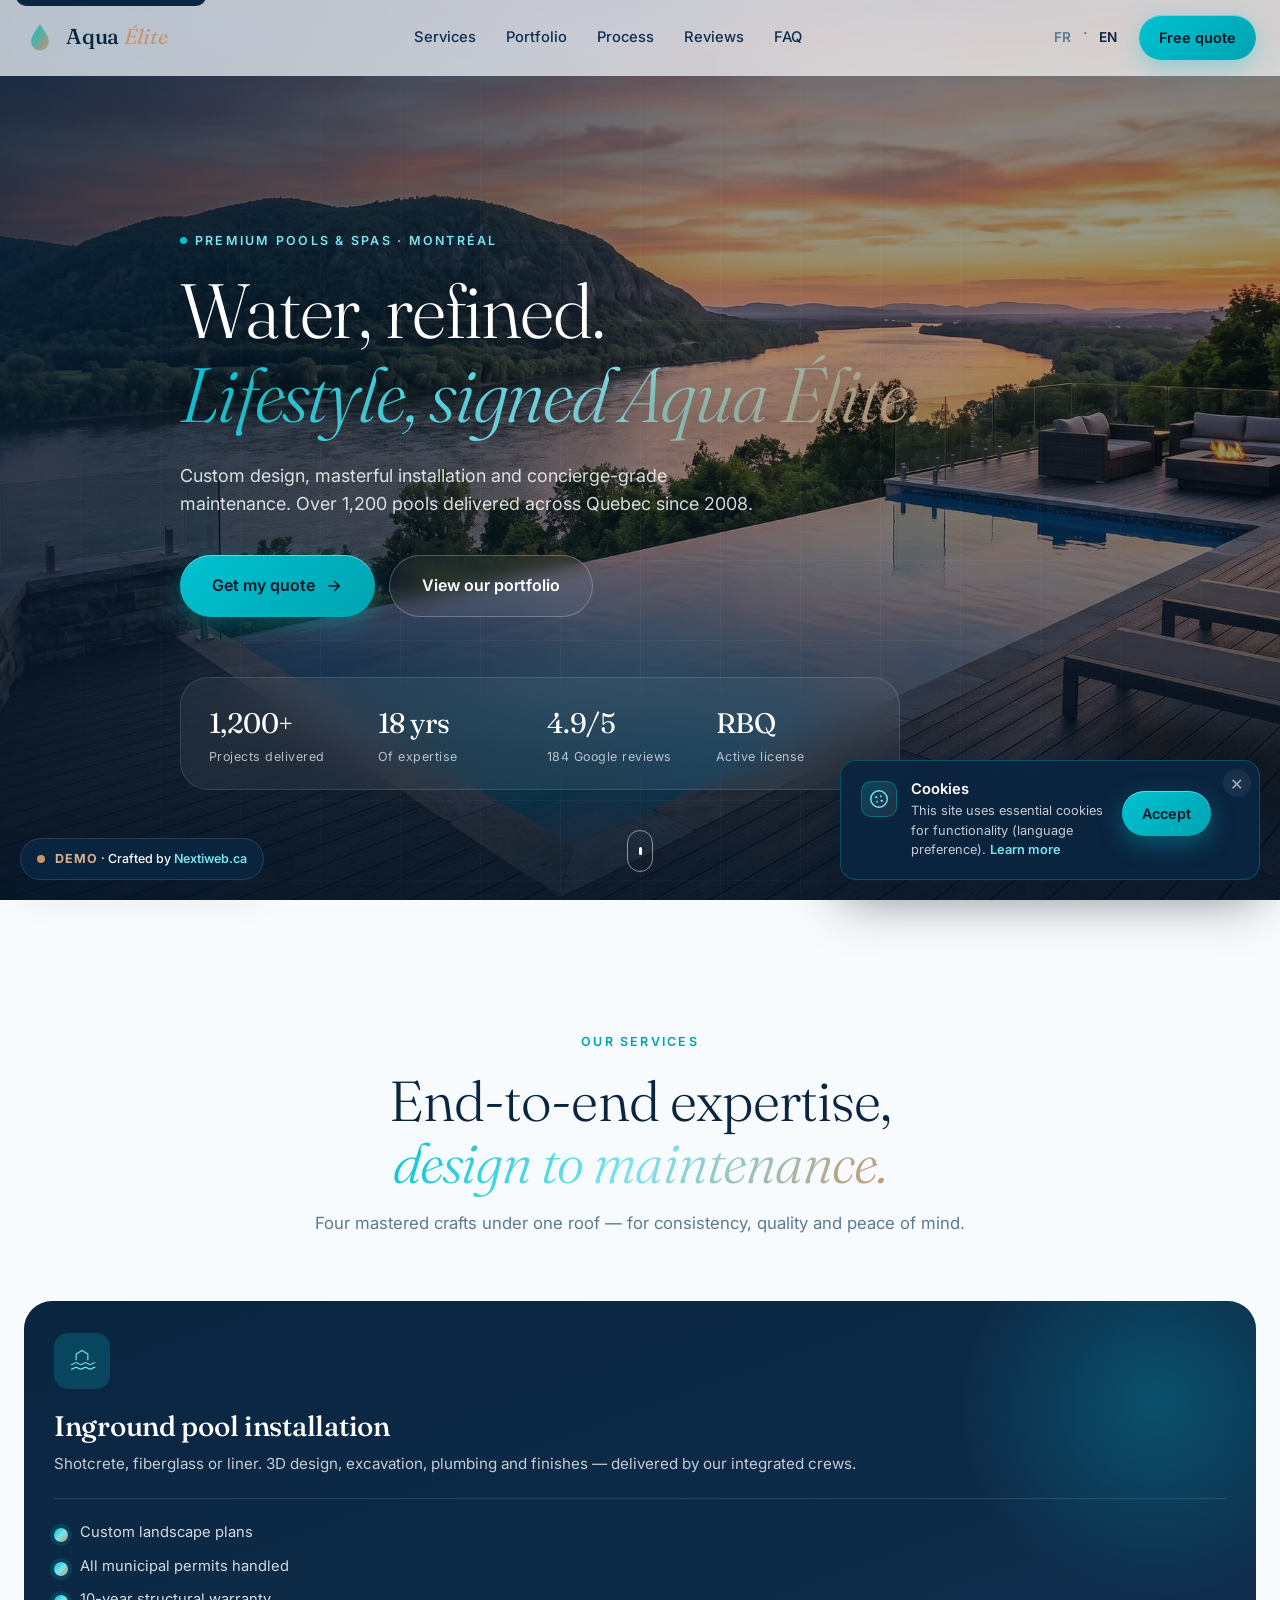
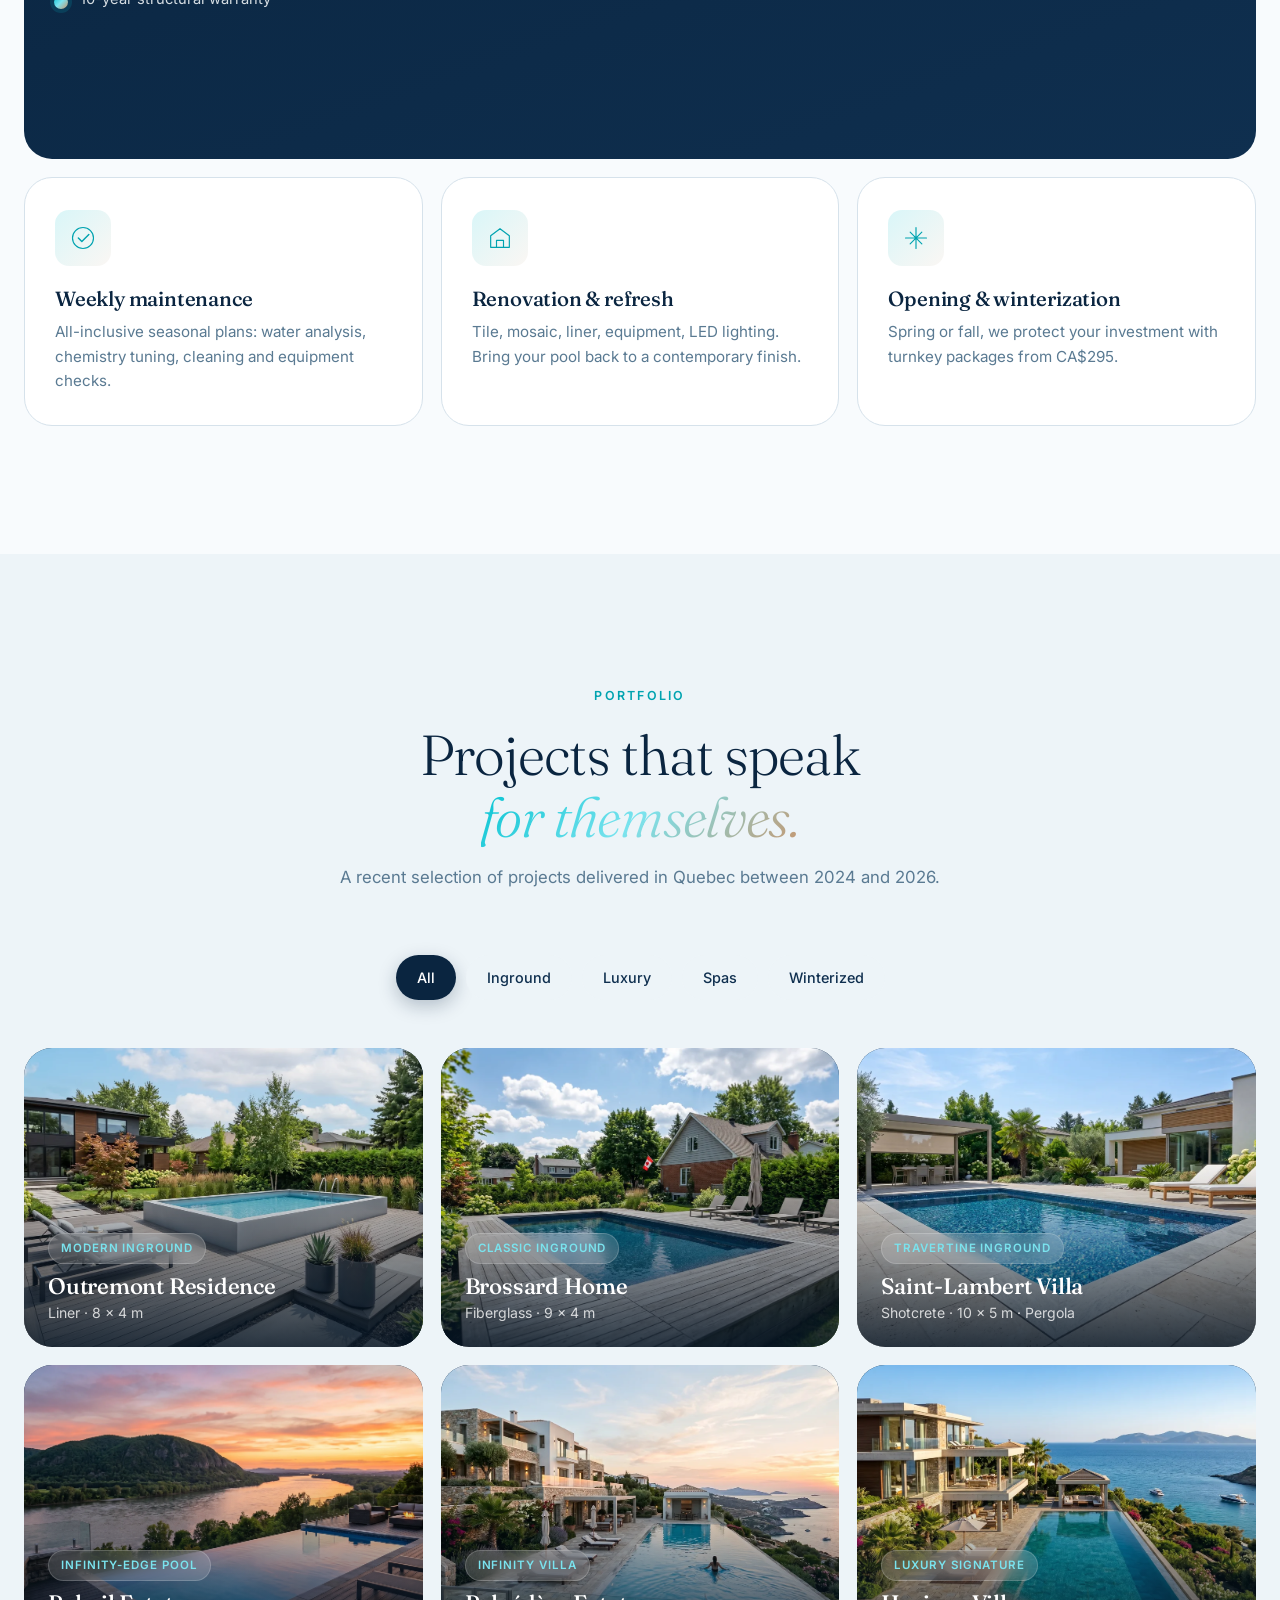
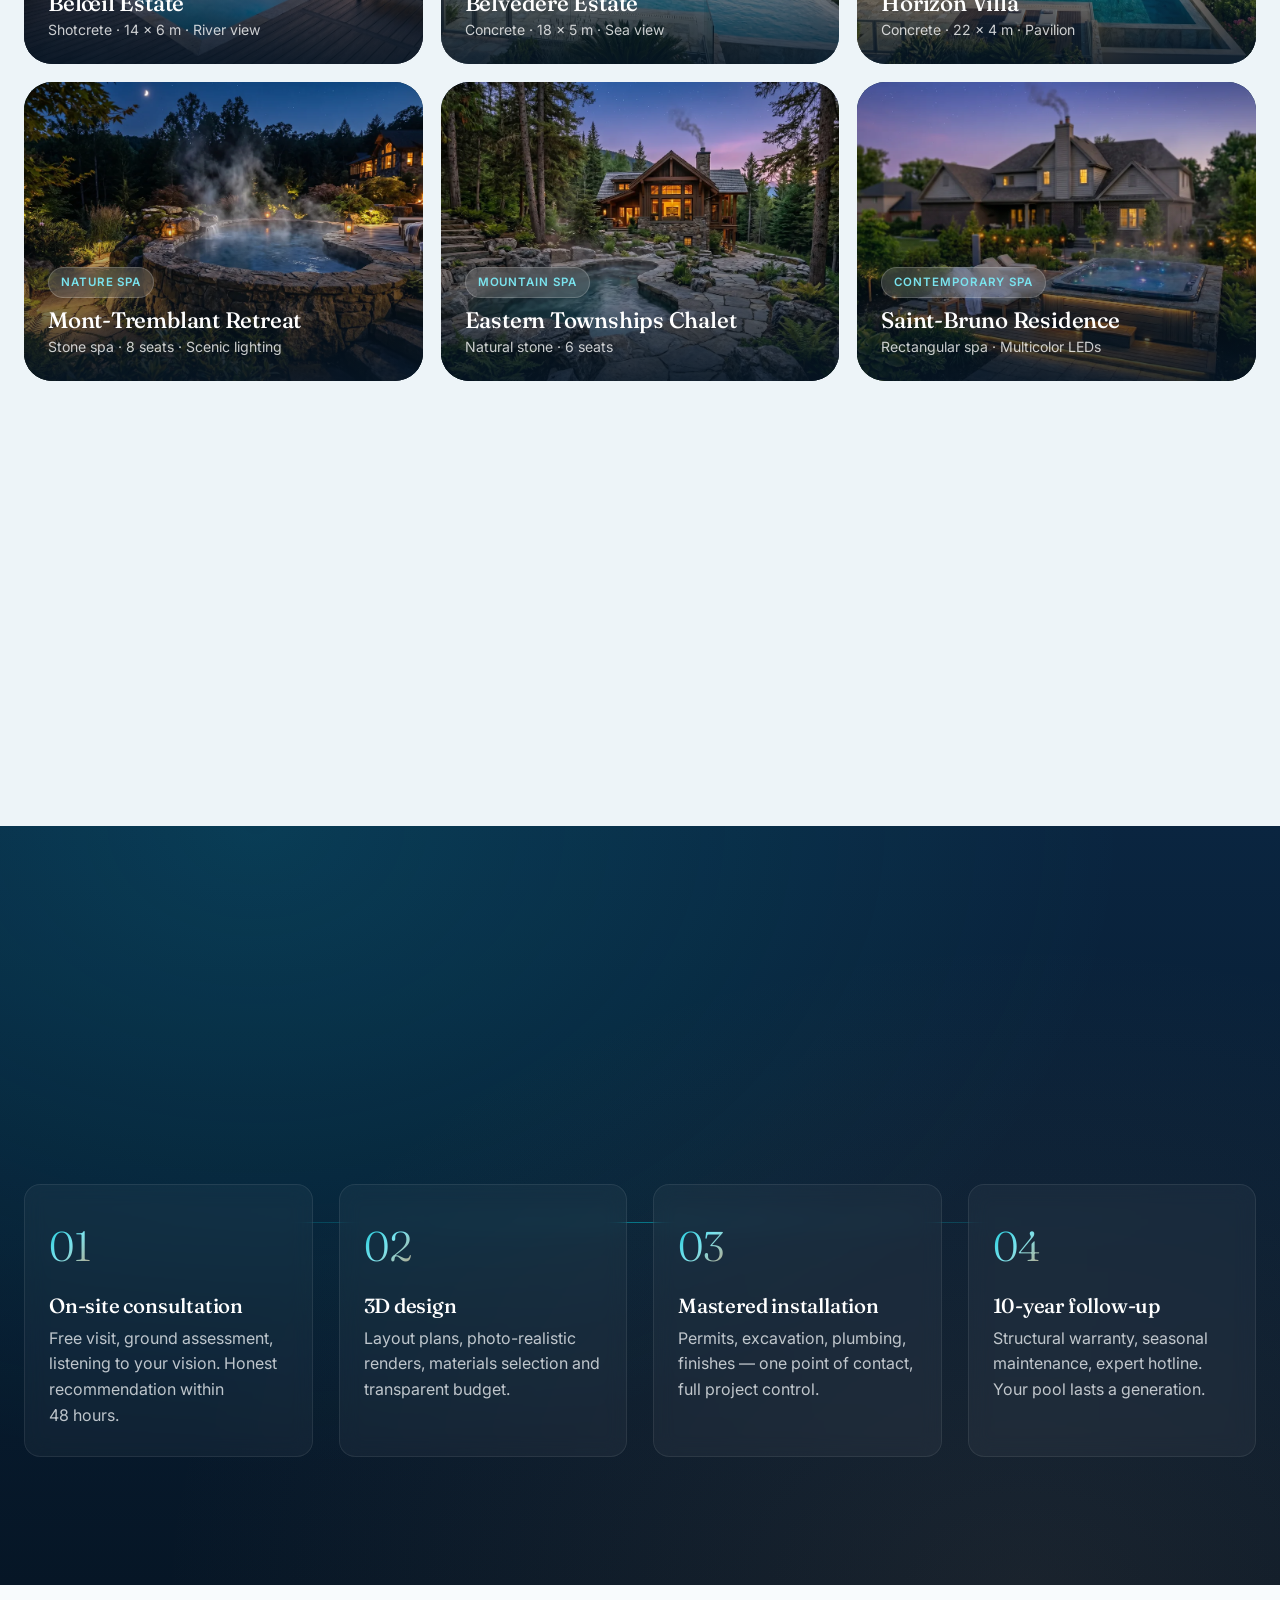
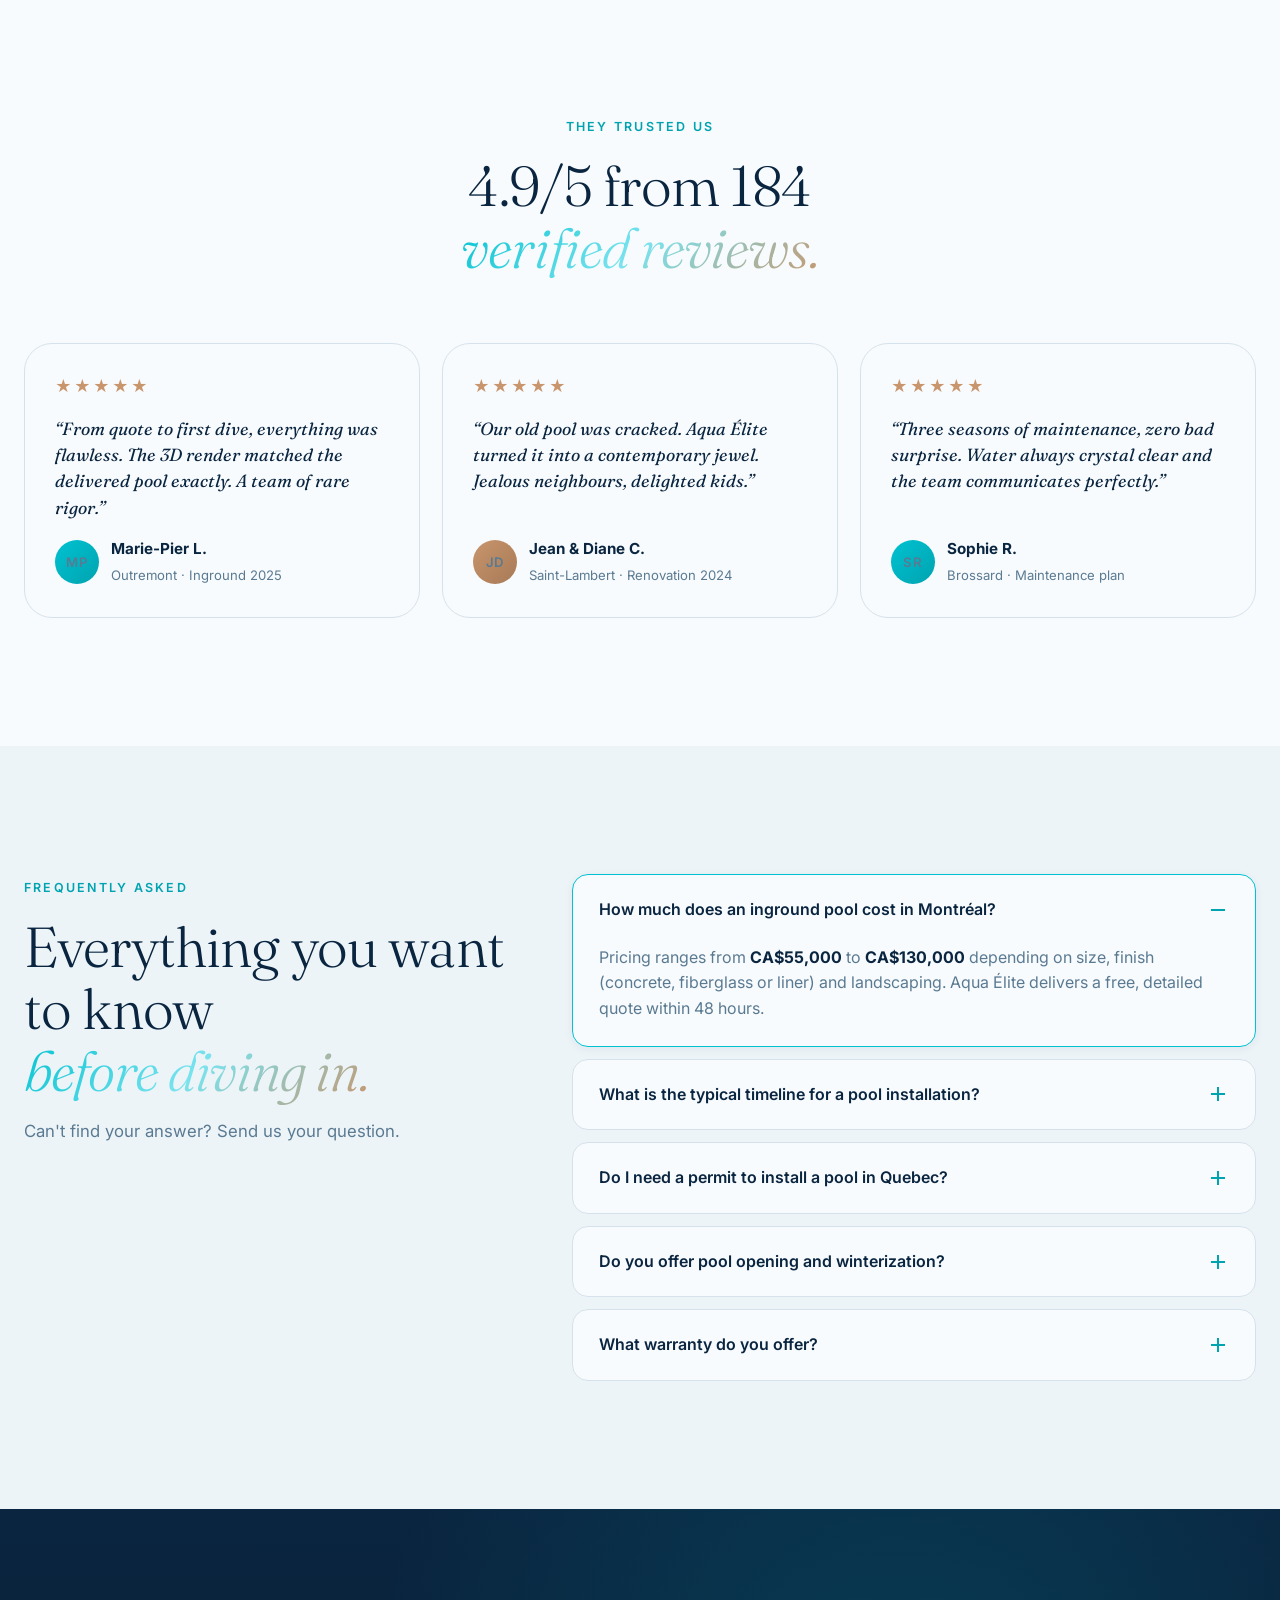
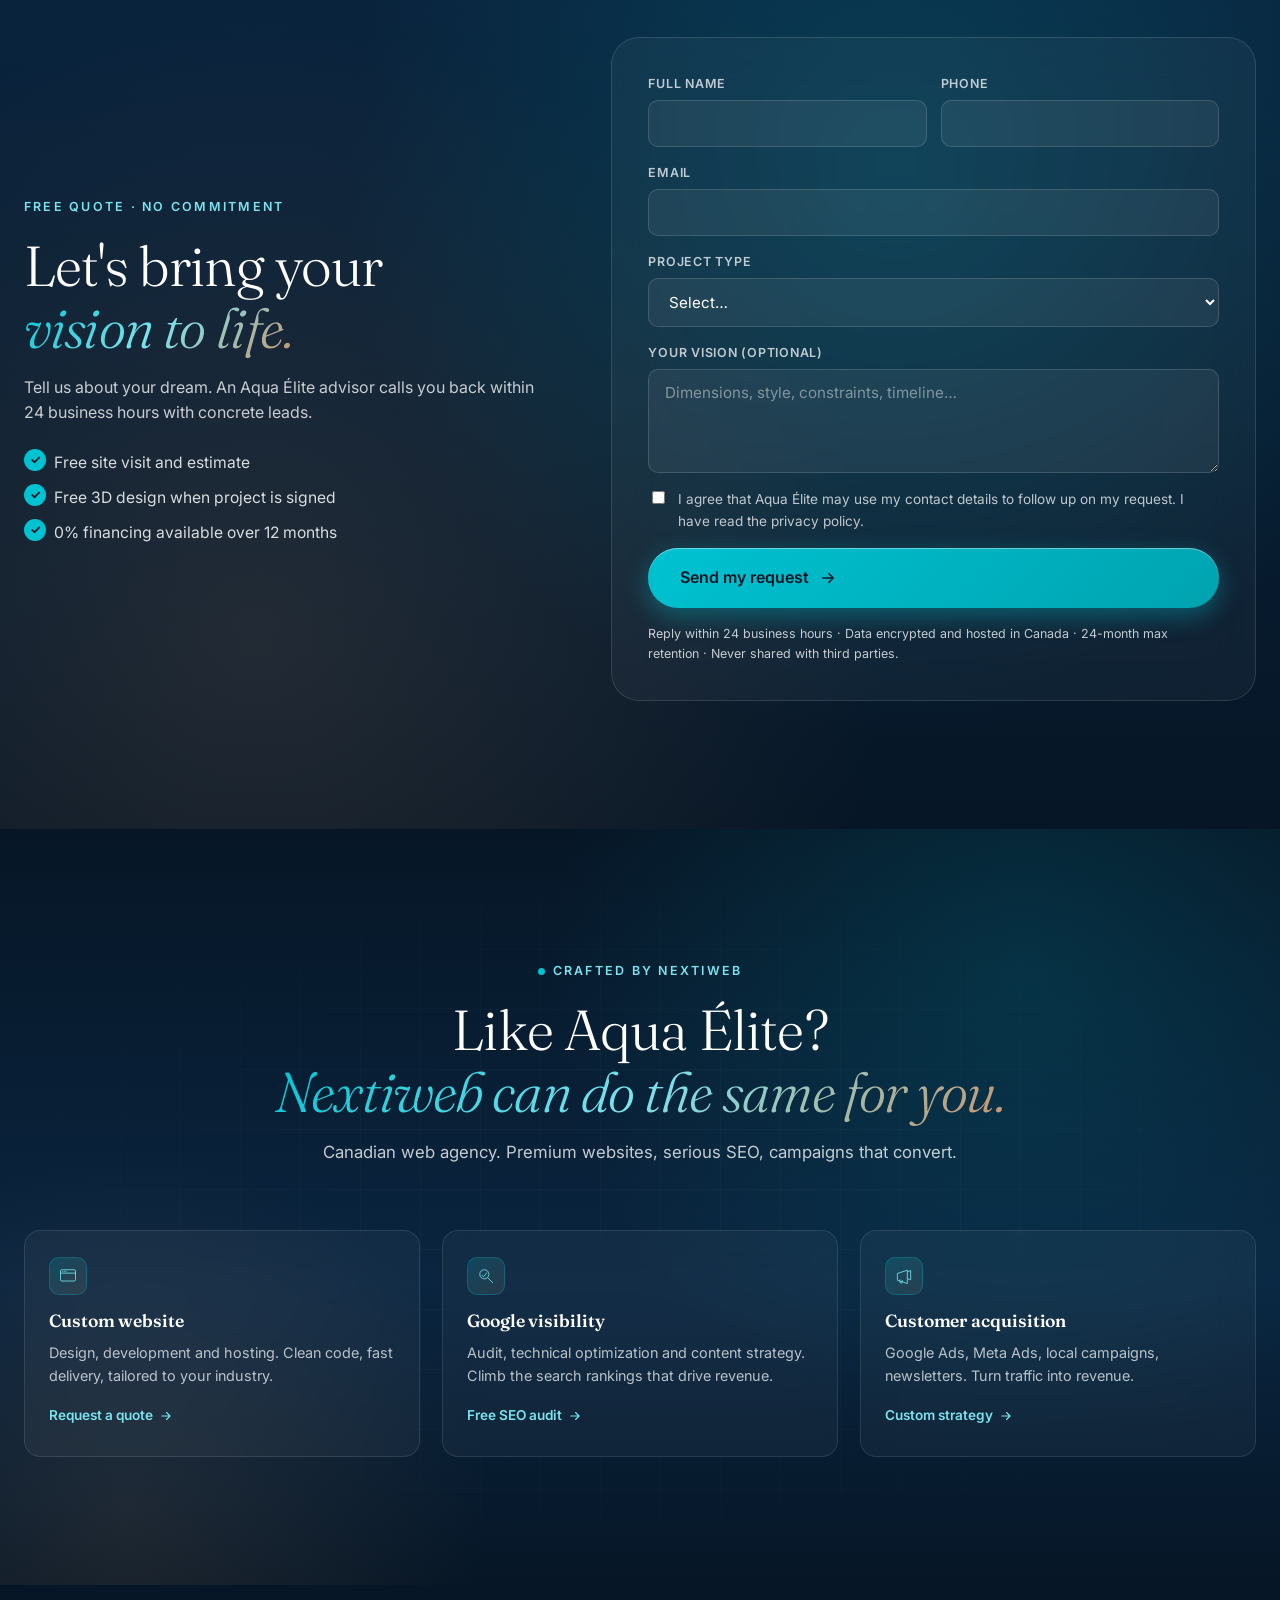
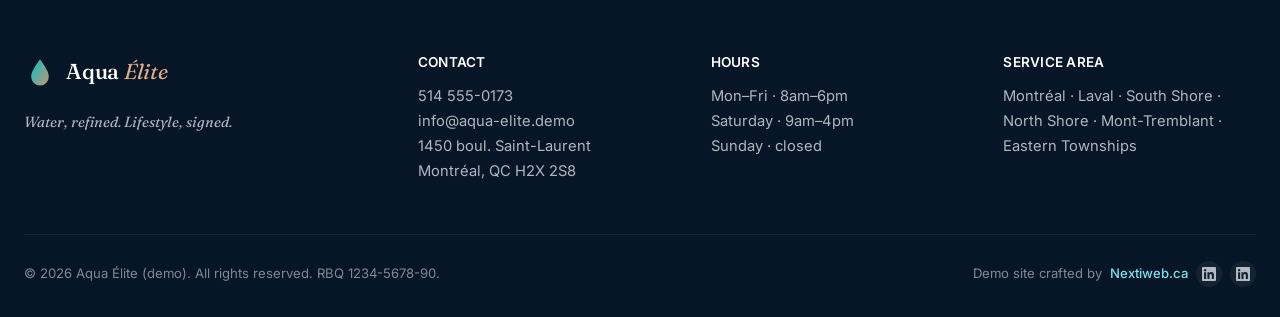
==== en/index.html @ c346cb87 "Perf images : variantes responsive hero (800/1200px) + galerie 700px — économie ~675KB mobile" ====
<!DOCTYPE html>
<html lang="en-CA">
<head>
<meta charset="UTF-8">
<meta name="viewport" content="width=device-width, initial-scale=1.0">
<meta name="theme-color" content="#0A2540">

<title>Aqua Élite — Premium pool design, installation & service · Montréal</title>
<meta name="description" content="Aqua Élite designs, installs and maintains high-end inground pools, above-ground pools and spas across Greater Montréal. Free quote · 10-year warranty · Licensed (RBQ).">
<meta name="keywords" content="luxury pool installation Montreal, inground pool builder Quebec, pool maintenance Montreal, residential spa Quebec, pool opening, pool closing winterization, pool renovation">
<meta name="author" content="Aqua Élite">
<meta name="robots" content="index, follow, max-image-preview:large">

<link rel="canonical" href="https://construction-renovation.nextiwebstudio.ca/en/">
<link rel="alternate" hreflang="fr-CA" href="https://construction-renovation.nextiwebstudio.ca/">
<link rel="alternate" hreflang="en-CA" href="https://construction-renovation.nextiwebstudio.ca/en/">
<link rel="alternate" hreflang="x-default" href="https://construction-renovation.nextiwebstudio.ca/">

<meta property="og:type" content="website">
<meta property="og:locale" content="en_CA">
<meta property="og:locale:alternate" content="fr_CA">
<meta property="og:url" content="https://construction-renovation.nextiwebstudio.ca/en/">
<meta property="og:title" content="Aqua Élite — Premium pools & spas in Montréal">
<meta property="og:description" content="Custom design, expert installation and concierge maintenance. Free quote · 10-year warranty.">
<meta property="og:image" content="https://construction-renovation.nextiwebstudio.ca/images/optimized/og-image.jpg">
<meta property="og:image:width" content="1200">
<meta property="og:image:height" content="630">
<meta property="og:image:alt" content="Aqua Élite — Premium pools &amp; spas in Montréal">
<meta property="og:site_name" content="Aqua Élite">

<meta name="twitter:card" content="summary_large_image">
<meta name="twitter:title" content="Aqua Élite — Premium pools & spas in Montréal">
<meta name="twitter:description" content="Custom design, expert installation and concierge maintenance. Free quote · 10-year warranty.">
<meta name="twitter:image" content="https://construction-renovation.nextiwebstudio.ca/images/optimized/og-image.jpg">

<link rel="preconnect" href="https://fonts.googleapis.com">
<link rel="preconnect" href="https://fonts.gstatic.com" crossorigin>
<link rel="preload" as="image" href="../images/optimized/piscine-debordement-montreal.webp" type="image/webp" fetchpriority="high">
<link rel="dns-prefetch" href="https://nextiweb.ca">

<link rel="preload" as="style" href="https://fonts.googleapis.com/css2?family=Fraunces:opsz,wght@9..144,300;9..144,400;9..144,500;9..144,600&family=Inter:wght@300;400;500;600;700&display=swap" onload="this.onload=null;this.rel='stylesheet'">
<noscript><link rel="stylesheet" href="https://fonts.googleapis.com/css2?family=Fraunces:opsz,wght@9..144,300;9..144,400;9..144,500;9..144,600&family=Inter:wght@300;400;500;600;700&display=swap"></noscript>

<link rel="icon" type="image/svg+xml" href="../favicon.svg">
<link rel="stylesheet" href="../assets/css/styles.css">

<script type="application/ld+json">
{
  "@context": "https://schema.org",
  "@graph": [
    {
      "@type": "LocalBusiness",
      "@id": "https://construction-renovation.nextiwebstudio.ca/#business",
      "name": "Aqua Élite",
      "image": "https://construction-renovation.nextiwebstudio.ca/images/optimized/piscine-debordement-montreal.jpg",
      "logo": "https://construction-renovation.nextiwebstudio.ca/favicon.svg",
      "url": "https://construction-renovation.nextiwebstudio.ca/en/",
      "telephone": "+1-514-555-0173",
      "email": "info@aqua-elite.demo",
      "priceRange": "$$$",
      "address": {
        "@type": "PostalAddress",
        "streetAddress": "1450 boul. Saint-Laurent",
        "addressLocality": "Montréal",
        "addressRegion": "QC",
        "postalCode": "H2X 2S8",
        "addressCountry": "CA"
      },
      "geo": {"@type": "GeoCoordinates", "latitude": 45.5088, "longitude": -73.5878},
      "areaServed": [
        {"@type": "City", "name": "Montréal"},
        {"@type": "City", "name": "Laval"},
        {"@type": "AdministrativeArea", "name": "South Shore of Montreal"},
        {"@type": "AdministrativeArea", "name": "North Shore of Montreal"}
      ],
      "openingHoursSpecification": [
        {"@type": "OpeningHoursSpecification", "dayOfWeek": ["Monday","Tuesday","Wednesday","Thursday","Friday"], "opens": "08:00", "closes": "18:00"},
        {"@type": "OpeningHoursSpecification", "dayOfWeek": "Saturday", "opens": "09:00", "closes": "16:00"}
      ],
      "aggregateRating": {"@type": "AggregateRating", "ratingValue": "4.9", "reviewCount": "184"}
    }
  ]
}
</script>

<!-- Organization Schema : Nextiweb agency (real company behind the demo) -->
<script type="application/ld+json">
{
  "@context": "https://schema.org",
  "@type": "Organization",
  "@id": "https://nextiweb.ca/#organization",
  "name": "Nextiweb",
  "alternateName": "Nextiweb.ca",
  "url": "https://nextiweb.ca",
  "logo": "https://nextiweb.ca/favicon.ico",
  "description": "Canadian web agency based in Montreal. Website creation, SEO and digital marketing.",
  "founder": {
    "@type": "Person",
    "name": "Khadija Aït Lassri",
    "jobTitle": "Founder & web developer",
    "sameAs": "https://www.linkedin.com/in/khadija-ait-lassri/"
  },
  "address": {
    "@type": "PostalAddress",
    "addressLocality": "Montréal",
    "addressRegion": "QC",
    "addressCountry": "CA"
  },
  "sameAs": [
    "https://www.linkedin.com/company/25819184/",
    "https://www.linkedin.com/in/khadija-ait-lassri/"
  ]
}
</script>

<script type="application/ld+json">
{
  "@context": "https://schema.org",
  "@type": "FAQPage",
  "mainEntity": [
    {"@type": "Question", "name": "How much does an inground pool cost in Montréal?", "acceptedAnswer": {"@type": "Answer", "text": "Pricing ranges from CA$55,000 to CA$130,000 depending on size, finish (concrete, fiberglass or liner) and landscaping. Aqua Élite delivers a detailed quote within 48 hours, free of charge."}},
    {"@type": "Question", "name": "What is the typical timeline for a pool installation?", "acceptedAnswer": {"@type": "Answer", "text": "Plan 8 to 14 weeks from contract signing to first dive, including municipal permits. Construction starts as soon as the ground thaws (mid-April)."}},
    {"@type": "Question", "name": "Do I need a permit to install a pool in Quebec?", "acceptedAnswer": {"@type": "Answer", "text": "Yes. A municipal permit is mandatory and an enclosure compliant with Quebec's Residential Swimming Pool Safety Regulation is required. Aqua Élite handles all paperwork."}},
    {"@type": "Question", "name": "Do you offer pool opening and closing services?", "acceptedAnswer": {"@type": "Answer", "text": "Yes. Spring opening from CA$295 and full winterization from CA$345, including water analysis, treatment and safety cover installation or removal."}},
    {"@type": "Question", "name": "What warranty do you offer?", "acceptedAnswer": {"@type": "Answer", "text": "10-year structural warranty on the shell, 5 years on equipment (pump, filter, heater) and lifetime workmanship warranty on Aqua Élite installations."}}
  ]
}
</script>
</head>

<body>
<a class="skip-link" href="#main">Skip to main content</a>

<div class="cursor-glow" aria-hidden="true"></div>

<header class="header" id="header">
  <div class="container header-inner">
    <a class="brand" href="#" aria-label="Aqua Élite — home">
      <svg class="brand-mark" viewBox="0 0 40 40" aria-hidden="true">
        <defs><linearGradient id="bg" x1="0" y1="0" x2="1" y2="1">
          <stop offset="0%" stop-color="#00C2D1"/><stop offset="100%" stop-color="#C8956D"/>
        </linearGradient></defs>
        <path d="M20 4c-6 9-11 15-11 22a11 11 0 0 0 22 0c0-7-5-13-11-22z" fill="url(#bg)"/>
      </svg>
      <span class="brand-text">Aqua <em>Élite</em></span>
    </a>

    <nav class="nav" aria-label="Main navigation">
      <a href="#services">Services</a>
      <a href="#realisations">Portfolio</a>
      <a href="#processus">Process</a>
      <a href="#temoignages">Reviews</a>
      <a href="#faq">FAQ</a>
    </nav>

    <div class="header-actions">
      <div class="lang-switch" role="group" aria-label="Language selector">
        <a href="../" lang="fr">FR</a>
        <span aria-hidden="true">·</span>
        <a href="./" class="active" aria-current="page" lang="en">EN</a>
      </div>
      <a class="btn btn-primary btn-compact" href="#devis">Free quote</a>
      <button class="nav-toggle" aria-label="Open menu" aria-expanded="false" aria-controls="mobile-nav">
        <span></span><span></span><span></span>
      </button>
    </div>
  </div>
  <nav class="mobile-nav" id="mobile-nav" aria-label="Mobile menu" hidden>
    <a href="#services">Services</a>
    <a href="#realisations">Portfolio</a>
    <a href="#processus">Process</a>
    <a href="#temoignages">Reviews</a>
    <a href="#faq">FAQ</a>
    <a href="#devis" class="btn btn-primary">Free quote</a>
  </nav>
</header>

<main id="main">

<section class="hero" aria-label="Home">
  <div class="hero-media">
    <picture>
      <source media="(max-width:800px)" srcset="../images/optimized/piscine-debordement-montreal-800.jpg" type="image/jpeg">
      <source media="(max-width:1200px)" srcset="../images/optimized/piscine-debordement-montreal-1200.jpg" type="image/jpeg">
      <source srcset="../images/optimized/piscine-debordement-montreal.webp" type="image/webp">
      <img src="../images/optimized/piscine-debordement-montreal.jpg" sizes="100vw" alt="Infinity-edge pool at sunset overlooking the river, wood deck and lounge chairs — an Aqua Élite project in Montréal." width="2400" height="1350" fetchpriority="high">
    </picture>
    <div class="hero-overlay"></div>
    <div class="hero-grid" aria-hidden="true"></div>
  </div>

  <div class="container hero-content">
    <span class="eyebrow"><span class="dot"></span>Premium pools & spas · Montréal</span>
    <h1 class="hero-title">
      Water, refined.<br>
      <span class="grad-text">Lifestyle, signed Aqua&nbsp;Élite.</span>
    </h1>
    <p class="hero-sub">Custom design, masterful installation and concierge-grade maintenance. Over 1,200 pools delivered across Quebec since 2008.</p>
    <div class="hero-cta">
      <a class="btn btn-primary btn-lg" href="#devis">
        Get my quote
        <svg viewBox="0 0 24 24" aria-hidden="true" width="18" height="18"><path d="M5 12h14M13 6l6 6-6 6" fill="none" stroke="currentColor" stroke-width="2" stroke-linecap="round" stroke-linejoin="round"/></svg>
      </a>
      <a class="btn btn-ghost btn-lg" href="#realisations">View our portfolio</a>
    </div>

    <ul class="hero-stats" aria-label="Key figures">
      <li><strong>1,200+</strong><span>Projects delivered</span></li>
      <li><strong>18 yrs</strong><span>Of expertise</span></li>
      <li><strong>4.9/5</strong><span>184 Google reviews</span></li>
      <li><strong>RBQ</strong><span>Active license</span></li>
    </ul>
  </div>

  <a class="hero-scroll" href="#services" aria-label="Scroll down">
    <span></span>
  </a>
</section>

<section class="section services" id="services" aria-labelledby="services-title">
  <div class="container">
    <header class="section-head">
      <span class="eyebrow">Our services</span>
      <h2 id="services-title">End-to-end expertise,<br><span class="grad-text">design to maintenance.</span></h2>
      <p>Four mastered crafts under one roof — for consistency, quality and peace of mind.</p>
    </header>

    <div class="bento">
      <article class="bento-card bento-lg">
        <div class="bento-icon" aria-hidden="true">
          <svg viewBox="0 0 48 48"><path d="M6 30c4 0 4-3 8-3s4 3 8 3 4-3 8-3 4 3 8 3 4-3 8-3M6 38c4 0 4-3 8-3s4 3 8 3 4-3 8-3 4 3 8 3 4-3 8-3M14 22V12l10-6 10 6v10" fill="none" stroke="currentColor" stroke-width="2" stroke-linecap="round" stroke-linejoin="round"/></svg>
        </div>
        <h3>Inground pool installation</h3>
        <p>Shotcrete, fiberglass or liner. 3D design, excavation, plumbing and finishes — delivered by our integrated crews.</p>
        <ul class="bento-list">
          <li>Custom landscape plans</li>
          <li>All municipal permits handled</li>
          <li>10-year structural warranty</li>
        </ul>
      </article>

      <article class="bento-card">
        <div class="bento-icon" aria-hidden="true">
          <svg viewBox="0 0 48 48"><circle cx="24" cy="24" r="18" fill="none" stroke="currentColor" stroke-width="2"/><path d="M16 24l6 6 12-12" fill="none" stroke="currentColor" stroke-width="2.5" stroke-linecap="round" stroke-linejoin="round"/></svg>
        </div>
        <h3>Weekly maintenance</h3>
        <p>All-inclusive seasonal plans: water analysis, chemistry tuning, cleaning and equipment checks.</p>
      </article>

      <article class="bento-card">
        <div class="bento-icon" aria-hidden="true">
          <svg viewBox="0 0 48 48"><path d="M8 40V20l16-12 16 12v20zM18 40V28h12v12" fill="none" stroke="currentColor" stroke-width="2" stroke-linejoin="round"/></svg>
        </div>
        <h3>Renovation &amp; refresh</h3>
        <p>Tile, mosaic, liner, equipment, LED lighting. Bring your pool back to a contemporary finish.</p>
      </article>

      <article class="bento-card">
        <div class="bento-icon" aria-hidden="true">
          <svg viewBox="0 0 48 48"><path d="M24 6v36M14 14l20 20M34 14L14 34M6 24h36" fill="none" stroke="currentColor" stroke-width="2" stroke-linecap="round"/></svg>
        </div>
        <h3>Opening &amp; winterization</h3>
        <p>Spring or fall, we protect your investment with turnkey packages from CA$295.</p>
      </article>
    </div>
  </div>
</section>

<section class="section gallery" id="realisations" aria-labelledby="gallery-title">
  <div class="container">
    <header class="section-head">
      <span class="eyebrow">Portfolio</span>
      <h2 id="gallery-title">Projects that speak<br><span class="grad-text">for themselves.</span></h2>
      <p>A recent selection of projects delivered in Quebec between 2024 and 2026.</p>
    </header>

    <div class="filters" role="tablist" aria-label="Filter portfolio">
      <button class="chip active" role="tab" aria-selected="true" data-filter="all">All</button>
      <button class="chip" role="tab" aria-selected="false" data-filter="creusee">Inground</button>
      <button class="chip" role="tab" aria-selected="false" data-filter="luxe">Luxury</button>
      <button class="chip" role="tab" aria-selected="false" data-filter="spa">Spas</button>
      <button class="chip" role="tab" aria-selected="false" data-filter="hiver">Winterized</button>
    </div>

    <div class="grid-gallery">
      <!-- INGROUND (3) -->
      <figure class="gcard" data-cat="creusee">
        <picture>
          <source srcset="../images/optimized/installation-piscine-creusee-montreal.webp" type="image/webp">
          <img src="../images/optimized/installation-piscine-creusee-montreal-700.jpg" alt="Modern inground pool with composite deck and contemporary landscaping" loading="lazy" width="1400" height="1050">
        </picture>
        <figcaption>
          <span class="tag">Modern inground</span>
          <h3>Outremont Residence</h3>
          <p>Liner · 8 × 4 m</p>
        </figcaption>
      </figure>

      <figure class="gcard" data-cat="creusee">
        <picture>
          <source srcset="../images/optimized/piscine-creusee-terrasse-bois-montreal.webp" type="image/webp">
          <img src="../images/optimized/piscine-creusee-terrasse-bois-montreal-700.jpg" alt="Classic inground pool with wooden deck and Quebec residential garden view" loading="lazy" width="1400" height="1050">
        </picture>
        <figcaption>
          <span class="tag">Classic inground</span>
          <h3>Brossard Home</h3>
          <p>Fiberglass · 9 × 4 m</p>
        </figcaption>
      </figure>

      <figure class="gcard" data-cat="creusee">
        <picture>
          <source srcset="../images/optimized/piscine-creusee-travertin-pergola-montreal.webp" type="image/webp">
          <img src="../images/optimized/piscine-creusee-travertin-pergola-montreal-700.jpg" alt="Inground pool with travertine deck, pergola and Mediterranean-inspired landscaping" loading="lazy" width="1400" height="1050">
        </picture>
        <figcaption>
          <span class="tag">Travertine inground</span>
          <h3>Saint-Lambert Villa</h3>
          <p>Shotcrete · 10 × 5 m · Pergola</p>
        </figcaption>
      </figure>

      <!-- LUXURY / INFINITY (3) -->
      <figure class="gcard" data-cat="luxe">
        <picture>
          <source srcset="../images/optimized/piscine-debordement-montreal.webp" type="image/webp">
          <img src="../images/optimized/piscine-debordement-montreal.jpg" alt="Infinity-edge pool at twilight with panoramic river view" loading="lazy" width="2400" height="1350">
        </picture>
        <figcaption>
          <span class="tag">Infinity-edge pool</span>
          <h3>Belœil Estate</h3>
          <p>Shotcrete · 14 × 6 m · River view</p>
        </figcaption>
      </figure>

      <figure class="gcard" data-cat="luxe">
        <picture>
          <source srcset="../images/optimized/piscine-debordement-luxe-montreal.webp" type="image/webp">
          <img src="../images/optimized/piscine-debordement-luxe-montreal-700.jpg" alt="Villa with infinity pool overlooking the sea at sunset" loading="lazy" width="1400" height="1050">
        </picture>
        <figcaption>
          <span class="tag">Infinity villa</span>
          <h3>Belvédère Estate</h3>
          <p>Concrete · 18 × 5 m · Sea view</p>
        </figcaption>
      </figure>

      <figure class="gcard" data-cat="luxe">
        <picture>
          <source srcset="../images/optimized/piscine-debordement-vue-panoramique.webp" type="image/webp">
          <img src="../images/optimized/piscine-debordement-vue-panoramique-700.jpg" alt="Long infinity pool facing a bay with yachts and clear blue sky" loading="lazy" width="1400" height="1050">
        </picture>
        <figcaption>
          <span class="tag">Luxury signature</span>
          <h3>Horizon Villa</h3>
          <p>Concrete · 22 × 4 m · Pavilion</p>
        </figcaption>
      </figure>

      <!-- SPAS (3) -->
      <figure class="gcard" data-cat="spa">
        <picture>
          <source srcset="../images/optimized/spa-exterieur-pierre-nuit-montreal.webp" type="image/webp">
          <img src="../images/optimized/spa-exterieur-pierre-nuit-montreal-700.jpg" alt="Stone hot tub at night with steam, lit lanterns and forest backdrop" loading="lazy" width="1400" height="1050">
        </picture>
        <figcaption>
          <span class="tag">Nature spa</span>
          <h3>Mont-Tremblant Retreat</h3>
          <p>Stone spa · 8 seats · Scenic lighting</p>
        </figcaption>
      </figure>

      <figure class="gcard" data-cat="spa">
        <picture>
          <source srcset="../images/optimized/spa-integre-chalet-montreal.webp" type="image/webp">
          <img src="../images/optimized/spa-integre-chalet-montreal-700.jpg" alt="Built-in stone spa at the foot of a mountain chalet at twilight" loading="lazy" width="1400" height="1050">
        </picture>
        <figcaption>
          <span class="tag">Mountain spa</span>
          <h3>Eastern Townships Chalet</h3>
          <p>Natural stone · 6 seats</p>
        </figcaption>
      </figure>

      <figure class="gcard" data-cat="spa">
        <picture>
          <source srcset="../images/optimized/spa-moderne-eclaire-montreal.webp" type="image/webp">
          <img src="../images/optimized/spa-moderne-eclaire-montreal-700.jpg" alt="Modern illuminated spa at dusk with lit deck and lounge chairs" loading="lazy" width="1400" height="1050">
        </picture>
        <figcaption>
          <span class="tag">Contemporary spa</span>
          <h3>Saint-Bruno Residence</h3>
          <p>Rectangular spa · Multicolor LEDs</p>
        </figcaption>
      </figure>

      <!-- WINTERIZED (3) -->
      <figure class="gcard" data-cat="hiver">
        <picture>
          <source srcset="../images/optimized/hivernage-piscine-montreal.webp" type="image/webp">
          <img src="../images/optimized/hivernage-piscine-montreal-700.jpg" alt="Winterized pool with safety cover in autumn Quebec landscape" loading="lazy" width="1400" height="1050">
        </picture>
        <figcaption>
          <span class="tag">Autumn winterization</span>
          <h3>Boréal Plan</h3>
          <p>Safety cover · November→April care</p>
        </figcaption>
      </figure>

      <figure class="gcard" data-cat="hiver">
        <picture>
          <source srcset="../images/optimized/piscine-hivernee-hiver-montreal.webp" type="image/webp">
          <img src="../images/optimized/piscine-hivernee-hiver-montreal-700.jpg" alt="Snow-covered winterized pool in front of a Quebec residence with Canadian flag" loading="lazy" width="1400" height="1050">
        </picture>
        <figcaption>
          <span class="tag">Snow winterization</span>
          <h3>Mont-Royal Estate</h3>
          <p>Rigid cover · Weekly monitoring</p>
        </figcaption>
      </figure>

      <figure class="gcard" data-cat="hiver">
        <picture>
          <source srcset="../images/optimized/fermeture-piscine-montreal.webp" type="image/webp">
          <img src="../images/optimized/fermeture-piscine-montreal-700.jpg" alt="Pool covered with blue safety tarp in early winter" loading="lazy" width="1400" height="1050">
        </picture>
        <figcaption>
          <span class="tag">Protected winterization</span>
          <h3>Pointe-Claire Home</h3>
          <p>Blue cover · Monthly check</p>
        </figcaption>
      </figure>
    </div>
  </div>
</section>

<section class="section process" id="processus" aria-labelledby="process-title">
  <div class="container">
    <header class="section-head">
      <span class="eyebrow">The Aqua Élite method</span>
      <h2 id="process-title">Four steps,<br><span class="grad-text">zero improvisation.</span></h2>
    </header>

    <ol class="steps">
      <li class="step">
        <span class="step-num">01</span>
        <h3>On-site consultation</h3>
        <p>Free visit, ground assessment, listening to your vision. Honest recommendation within 48&nbsp;hours.</p>
      </li>
      <li class="step">
        <span class="step-num">02</span>
        <h3>3D design</h3>
        <p>Layout plans, photo-realistic renders, materials selection and transparent budget.</p>
      </li>
      <li class="step">
        <span class="step-num">03</span>
        <h3>Mastered installation</h3>
        <p>Permits, excavation, plumbing, finishes — one point of contact, full project control.</p>
      </li>
      <li class="step">
        <span class="step-num">04</span>
        <h3>10-year follow-up</h3>
        <p>Structural warranty, seasonal maintenance, expert hotline. Your pool lasts a generation.</p>
      </li>
    </ol>
  </div>
</section>

<section class="section reviews" id="temoignages" aria-labelledby="reviews-title">
  <div class="container">
    <header class="section-head">
      <span class="eyebrow">They trusted us</span>
      <h2 id="reviews-title">4.9/5 from 184<br><span class="grad-text">verified reviews.</span></h2>
    </header>

    <div class="grid-reviews">
      <article class="review">
        <div class="stars" aria-label="5 out of 5 stars">★★★★★</div>
        <blockquote>“From quote to first dive, everything was flawless. The 3D render matched the delivered pool exactly. A team of rare rigor.”</blockquote>
        <footer>
          <span class="avatar" data-color="cyan" aria-hidden="true">MP</span>
          <div><strong>Marie-Pier L.</strong><span>Outremont · Inground 2025</span></div>
        </footer>
      </article>

      <article class="review">
        <div class="stars" aria-label="5 out of 5 stars">★★★★★</div>
        <blockquote>“Our old pool was cracked. Aqua Élite turned it into a contemporary jewel. Jealous neighbours, delighted kids.”</blockquote>
        <footer>
          <span class="avatar" data-color="copper" aria-hidden="true">JD</span>
          <div><strong>Jean &amp; Diane C.</strong><span>Saint-Lambert · Renovation 2024</span></div>
        </footer>
      </article>

      <article class="review">
        <div class="stars" aria-label="5 out of 5 stars">★★★★★</div>
        <blockquote>“Three seasons of maintenance, zero bad surprise. Water always crystal clear and the team communicates perfectly.”</blockquote>
        <footer>
          <span class="avatar" data-color="cyan" aria-hidden="true">SR</span>
          <div><strong>Sophie R.</strong><span>Brossard · Maintenance plan</span></div>
        </footer>
      </article>
    </div>
  </div>
</section>

<section class="section faq" id="faq" aria-labelledby="faq-title">
  <div class="container faq-wrap">
    <header class="section-head left">
      <span class="eyebrow">Frequently asked</span>
      <h2 id="faq-title">Everything you want to know<br><span class="grad-text">before diving in.</span></h2>
      <p>Can't find your answer? <a href="#devis">Send us your question</a>.</p>
    </header>

    <div class="faq-list">
      <details class="faq-item" open>
        <summary>How much does an inground pool cost in Montréal?<span class="faq-icon" aria-hidden="true"></span></summary>
        <div class="faq-body"><p>Pricing ranges from <strong>CA$55,000</strong> to <strong>CA$130,000</strong> depending on size, finish (concrete, fiberglass or liner) and landscaping. Aqua Élite delivers a free, detailed quote within 48&nbsp;hours.</p></div>
      </details>
      <details class="faq-item">
        <summary>What is the typical timeline for a pool installation?<span class="faq-icon" aria-hidden="true"></span></summary>
        <div class="faq-body"><p>Plan <strong>8 to 14 weeks</strong> from contract signing to first dive, including municipal permits. Construction starts as soon as the ground thaws (mid-April).</p></div>
      </details>
      <details class="faq-item">
        <summary>Do I need a permit to install a pool in Quebec?<span class="faq-icon" aria-hidden="true"></span></summary>
        <div class="faq-body"><p>Yes. A municipal permit is mandatory and an enclosure compliant with Quebec's <em>Residential Swimming Pool Safety Regulation</em> is required. Aqua Élite handles all paperwork.</p></div>
      </details>
      <details class="faq-item">
        <summary>Do you offer pool opening and winterization?<span class="faq-icon" aria-hidden="true"></span></summary>
        <div class="faq-body"><p>Yes. <strong>Spring opening from CA$295</strong> and <strong>full winterization from CA$345</strong>, including water analysis, treatment and safety cover handling.</p></div>
      </details>
      <details class="faq-item">
        <summary>What warranty do you offer?<span class="faq-icon" aria-hidden="true"></span></summary>
        <div class="faq-body"><p><strong>10-year structural warranty</strong> on the shell, <strong>5 years</strong> on equipment (pump, filter, heater) and lifetime workmanship warranty on Aqua Élite installations.</p></div>
      </details>
    </div>
  </div>
</section>

<section class="section cta" id="devis" aria-labelledby="cta-title">
  <div class="container cta-wrap">
    <div class="cta-text">
      <span class="eyebrow">Free quote · no commitment</span>
      <h2 id="cta-title">Let's bring your<br><span class="grad-text">vision to life.</span></h2>
      <p>Tell us about your dream. An Aqua Élite advisor calls you back within 24 business hours with concrete leads.</p>
      <ul class="cta-bullets">
        <li>Free site visit and estimate</li>
        <li>Free 3D design when project is signed</li>
        <li>0% financing available over 12 months</li>
      </ul>
    </div>

    <form class="cta-form" id="quoteForm" novalidate aria-label="Quote request form">
      <div class="row">
        <label class="field">
          <span>Full name</span>
          <input type="text" name="name" autocomplete="name" required minlength="2">
        </label>
        <label class="field">
          <span>Phone</span>
          <input type="tel" name="phone" autocomplete="tel" required pattern="[0-9 +()-]{8,}">
        </label>
      </div>
      <label class="field">
        <span>Email</span>
        <input type="email" name="email" autocomplete="email" required>
      </label>
      <label class="field">
        <span>Project type</span>
        <select name="project" required>
          <option value="">Select…</option>
          <option>Inground pool installation</option>
          <option>Above-ground pool installation</option>
          <option>Residential spa</option>
          <option>Renovation</option>
          <option>Maintenance / winterization</option>
        </select>
      </label>
      <label class="field">
        <span>Your vision (optional)</span>
        <textarea name="message" rows="4" placeholder="Dimensions, style, constraints, timeline…"></textarea>
      </label>
      <label class="checkbox">
        <input type="checkbox" required>
        <span>I agree that Aqua Élite may use my contact details to follow up on my request. I have read the <a href="privacy-policy.html" target="_blank" rel="noopener">privacy policy</a>.</span>
      </label>
      <button class="btn btn-primary btn-lg" type="submit">
        Send my request
        <svg viewBox="0 0 24 24" aria-hidden="true" width="18" height="18"><path d="M5 12h14M13 6l6 6-6 6" fill="none" stroke="currentColor" stroke-width="2" stroke-linecap="round" stroke-linejoin="round"/></svg>
      </button>
      <p class="form-note">Reply within 24 business hours · Data encrypted and hosted in Canada · 24-month max retention · Never shared with third parties.</p>
    </form>
  </div>
</section>
<!-- NEXTIWEB SERVICES BAND · 3 cards -->
<section class="section partner" id="nextiweb-services" aria-labelledby="partner-title">
  <div class="container">
    <header class="section-head">
      <span class="eyebrow"><span class="dot"></span>Crafted by Nextiweb</span>
      <h2 id="partner-title">Like Aqua&nbsp;Élite?<br><span class="grad-text">Nextiweb can do the same for you.</span></h2>
      <p>Canadian web agency. Premium websites, serious SEO, campaigns that convert.</p>
    </header>

    <div class="grid-partner">
      <article class="partner-card">
        <div class="partner-icon" aria-hidden="true">
          <svg viewBox="0 0 48 48"><rect x="6" y="9" width="36" height="27" rx="3" fill="none" stroke="currentColor" stroke-width="2"/><path d="M6 17h36M11 13h.5M15 13h.5M19 13h.5" fill="none" stroke="currentColor" stroke-width="2" stroke-linecap="round"/></svg>
        </div>
        <h3>Custom website</h3>
        <p>Design, development and hosting. Clean code, fast delivery, tailored to your industry.</p>
        <a class="partner-cta" href="https://nextiweb.ca/en/construction-renovation.html" target="_blank" rel="noopener">
          <span>Request a quote</span>
          <svg viewBox="0 0 24 24" aria-hidden="true" width="16" height="16"><path d="M5 12h14M13 6l6 6-6 6" fill="none" stroke="currentColor" stroke-width="2" stroke-linecap="round" stroke-linejoin="round"/></svg>
        </a>
      </article>

      <article class="partner-card">
        <div class="partner-icon" aria-hidden="true">
          <svg viewBox="0 0 48 48"><circle cx="20" cy="20" r="11" fill="none" stroke="currentColor" stroke-width="2"/><path d="M28 28l12 12" fill="none" stroke="currentColor" stroke-width="2" stroke-linecap="round"/><path d="M14 22l4 4 8-10" fill="none" stroke="currentColor" stroke-width="2" stroke-linecap="round" stroke-linejoin="round"/></svg>
        </div>
        <h3>Google visibility</h3>
        <p>Audit, technical optimization and content strategy. Climb the search rankings that drive revenue.</p>
        <a class="partner-cta" href="https://nextiweb.ca/en/construction-renovation.html" target="_blank" rel="noopener">
          <span>Free SEO audit</span>
          <svg viewBox="0 0 24 24" aria-hidden="true" width="16" height="16"><path d="M5 12h14M13 6l6 6-6 6" fill="none" stroke="currentColor" stroke-width="2" stroke-linecap="round" stroke-linejoin="round"/></svg>
        </a>
      </article>

      <article class="partner-card">
        <div class="partner-icon" aria-hidden="true">
          <svg viewBox="0 0 48 48"><path d="M8 32V18l24-8v32l-24-8z" fill="none" stroke="currentColor" stroke-width="2" stroke-linejoin="round"/><path d="M32 14l8-3v22l-8-3M14 32v6a3 3 0 0 0 6 0v-4" fill="none" stroke="currentColor" stroke-width="2" stroke-linejoin="round"/></svg>
        </div>
        <h3>Customer acquisition</h3>
        <p>Google Ads, Meta Ads, local campaigns, newsletters. Turn traffic into revenue.</p>
        <a class="partner-cta" href="https://nextiweb.ca/en/construction-renovation.html" target="_blank" rel="noopener">
          <span>Custom strategy</span>
          <svg viewBox="0 0 24 24" aria-hidden="true" width="16" height="16"><path d="M5 12h14M13 6l6 6-6 6" fill="none" stroke="currentColor" stroke-width="2" stroke-linecap="round" stroke-linejoin="round"/></svg>
        </a>
      </article>
    </div>

  </div>
</section>
</main>

<footer class="footer" role="contentinfo">
  <div class="container footer-grid">
    <div>
      <a class="brand" href="#" aria-label="Aqua Élite — home">
        <svg class="brand-mark" viewBox="0 0 40 40" aria-hidden="true">
          <path d="M20 4c-6 9-11 15-11 22a11 11 0 0 0 22 0c0-7-5-13-11-22z" fill="url(#bg)"/>
          <defs><linearGradient id="bg" x1="0" y1="0" x2="1" y2="1">
            <stop offset="0%" stop-color="#00C2D1"/><stop offset="100%" stop-color="#C8956D"/>
          </linearGradient></defs>
        </svg>
        <span class="brand-text">Aqua <em>Élite</em></span>
      </a>
      <p class="footer-tagline">Water, refined. Lifestyle, signed.</p>
    </div>

    <div>
      <h4>Contact</h4>
      <p><a href="tel:+15145550173">514 555-0173</a></p>
      <p><a href="mailto:info@aqua-elite.demo">info@aqua-elite.demo</a></p>
      <p>1450 boul. Saint-Laurent<br>Montréal, QC H2X 2S8</p>
    </div>

    <div>
      <h4>Hours</h4>
      <p>Mon–Fri · 8am–6pm<br>Saturday · 9am–4pm<br>Sunday · closed</p>
    </div>

    <div>
      <h4>Service area</h4>
      <p>Montréal · Laval · South Shore · North Shore · Mont-Tremblant · Eastern Townships</p>
    </div>
  </div>

  <div class="container footer-bar">
    <small>© 2026 Aqua Élite (demo). All rights reserved. RBQ&nbsp;1234-5678-90.</small>
    <small class="footer-credit">
      Demo site crafted by <a href="https://nextiweb.ca/en/construction-renovation.html" target="_blank" rel="noopener">Nextiweb.ca</a>
      <a class="social-link" href="https://www.linkedin.com/company/25819184/" target="_blank" rel="noopener" aria-label="Nextiweb on LinkedIn" title="Nextiweb on LinkedIn">
        <svg viewBox="0 0 24 24" width="14" height="14" aria-hidden="true"><path d="M20.45 20.45h-3.55v-5.57c0-1.33-.02-3.04-1.85-3.04-1.85 0-2.13 1.45-2.13 2.94v5.67H9.37V9h3.41v1.56h.05c.47-.9 1.64-1.85 3.38-1.85 3.61 0 4.28 2.38 4.28 5.47v6.27zM5.34 7.43a2.06 2.06 0 1 1 0-4.12 2.06 2.06 0 0 1 0 4.12zM7.12 20.45H3.56V9h3.56v11.45zM22.22 0H1.77C.79 0 0 .77 0 1.72v20.56C0 23.23.79 24 1.77 24h20.45c.98 0 1.78-.77 1.78-1.72V1.72C24 .77 23.2 0 22.22 0z" fill="currentColor"/></svg>
      </a>
      <a class="social-link" href="https://www.linkedin.com/in/khadija-ait-lassri/" target="_blank" rel="noopener" aria-label="Khadija Aït Lassri on LinkedIn, founder of Nextiweb" title="Khadija Aït Lassri on LinkedIn">
        <svg viewBox="0 0 24 24" width="14" height="14" aria-hidden="true"><path d="M20.45 20.45h-3.55v-5.57c0-1.33-.02-3.04-1.85-3.04-1.85 0-2.13 1.45-2.13 2.94v5.67H9.37V9h3.41v1.56h.05c.47-.9 1.64-1.85 3.38-1.85 3.61 0 4.28 2.38 4.28 5.47v6.27zM5.34 7.43a2.06 2.06 0 1 1 0-4.12 2.06 2.06 0 0 1 0 4.12zM7.12 20.45H3.56V9h3.56v11.45zM22.22 0H1.77C.79 0 0 .77 0 1.72v20.56C0 23.23.79 24 1.77 24h20.45c.98 0 1.78-.77 1.78-1.72V1.72C24 .77 23.2 0 22.22 0z" fill="currentColor"/></svg>
      </a>
    </small>
  </div>
</footer>

<a class="demo-badge" href="https://nextiweb.ca/en/construction-renovation.html" target="_blank" rel="noopener" aria-label="Demo crafted by Nextiweb.ca">
  <span class="badge-dot" aria-hidden="true"></span>
  <span><strong>DEMO</strong> · Crafted by <em>Nextiweb.ca</em></span>
</a>

<!-- Cookie consent popup -->
<div class="cookie-banner" id="cookieBanner" role="dialog" aria-labelledby="cookie-title" aria-describedby="cookie-desc" aria-modal="true" hidden>
  <div class="cookie-icon" aria-hidden="true">
    <svg viewBox="0 0 24 24" width="22" height="22"><circle cx="12" cy="12" r="9" fill="none" stroke="currentColor" stroke-width="1.6"/><circle cx="9" cy="10" r="1.2" fill="currentColor"/><circle cx="14" cy="9" r="1" fill="currentColor"/><circle cx="15" cy="14" r="1.3" fill="currentColor"/><circle cx="10" cy="15" r="1" fill="currentColor"/></svg>
  </div>
  <div class="cookie-text">
    <h3 id="cookie-title">Cookies</h3>
    <p id="cookie-desc">This site uses essential cookies for functionality (language preference). <a href="privacy-policy.html">Learn more</a></p>
  </div>
  <div class="cookie-actions">
    <button class="btn btn-primary btn-compact" id="cookieAccept" type="button">Accept</button>
  </div>
  <button class="cookie-close" id="cookieClose" type="button" aria-label="Close">×</button>
</div>

<script src="../assets/js/script.js" defer></script>
</body>
</html>
---- assets/css/styles.css ----
*,*::before,*::after{box-sizing:border-box}html{scroll-behavior:smooth;-webkit-text-size-adjust:100%}body,h1,h2,h3,h4,p,ul,ol,figure,blockquote,dl,dd{margin:0}ul,ol{padding:0;list-style:none}img,svg,video{display:block;max-width:100%;height:auto}a{color:inherit;text-decoration:none}button{font:inherit;cursor:pointer;background:none;border:0;color:inherit}input,textarea,select,button{font-family:inherit}:focus-visible{outline:2px solid var(--cyan);outline-offset:3px;border-radius:4px}:root{--ink-900:#061626;--ink-800:#0A2540;--ink-700:#0F2F4F;--ink-600:#163E64;--ink-500:#2A5680;--cyan-400:#7AE3EE;--cyan-500:#00C2D1;--cyan-600:#00A3B0;--copper-400:#DEAF87;--copper-500:#C8956D;--copper-600:#A77A56;--paper:#F8FBFD;--paper-2:#EDF4F8;--line:#D6E2EB;--muted:#5A7A92;--grad-aqua:linear-gradient(135deg,#00C2D1 0%,#7AE3EE 50%,#C8956D 100%);--grad-deep:linear-gradient(180deg,#0A2540 0%,#061626 100%);--grad-card:linear-gradient(160deg,rgba(255,255,255,0.06),rgba(255,255,255,0.01));--shadow-sm:0 2px 10px rgba(10,37,64,0.06);--shadow-md:0 12px 40px rgba(10,37,64,0.10);--shadow-lg:0 30px 80px rgba(10,37,64,0.18);--shadow-glow:0 0 60px rgba(0,194,209,0.25);--font-display:'Fraunces','Cormorant Garamond',Georgia,serif;--font-body:'Inter',-apple-system,BlinkMacSystemFont,'Segoe UI',Roboto,sans-serif;--container:1240px;--radius-sm:10px;--radius:16px;--radius-lg:28px;--radius-xl:40px;--header-h:76px;--ease-out:cubic-bezier(0.22,0.61,0.36,1);--ease-spring:cubic-bezier(0.34,1.56,0.64,1)}html,body{font-family:var(--font-body);font-size:16px;line-height:1.6;color:var(--ink-800);background:var(--paper);-webkit-font-smoothing:antialiased}::selection{background:var(--cyan-500);color:var(--ink-900)}.skip-link{position:absolute;top:-40px;left:16px;background:var(--ink-800);color:#fff;padding:10px 16px;border-radius:0 0 var(--radius-sm) var(--radius-sm);font-weight:600;z-index:9999;transition:top .2s var(--ease-out)}.skip-link:focus{top:0}.cursor-glow{position:fixed;top:0;left:0;width:380px;height:380px;pointer-events:none;z-index:1;opacity:0;background:radial-gradient(circle,rgba(0,194,209,0.18) 0%,rgba(0,194,209,0) 60%);transform:translate(-50%,-50%);transition:opacity .4s var(--ease-out);mix-blend-mode:screen}@media (hover:hover) and (pointer:fine){.cursor-glow.active{opacity:1}}.container{width:min(var(--container),calc(100% - 48px));margin-inline:auto}h1,h2,h3,h4{font-family:var(--font-display);font-weight:400;letter-spacing:-0.015em;line-height:1.1;color:var(--ink-800)}h1{font-size:clamp(2.6rem,6vw,5rem);font-weight:300}h2{font-size:clamp(2.1rem,4.4vw,3.6rem);font-weight:300}h3{font-size:clamp(1.25rem,1.6vw,1.5rem);font-weight:500;letter-spacing:-0.01em}h4{font-size:1rem;font-weight:600;letter-spacing:0.02em;text-transform:uppercase;color:var(--ink-700);font-family:var(--font-body)}p{color:var(--muted);font-size:1rem}.eyebrow{display:inline-flex;align-items:center;gap:8px;font-size:0.78rem;font-weight:600;letter-spacing:0.18em;text-transform:uppercase;color:var(--cyan-600);margin-bottom:18px}.eyebrow .dot{width:7px;height:7px;border-radius:50%;background:var(--cyan-500);box-shadow:0 0 0 0 rgba(0,194,209,0.7);animation:pulse 2.4s var(--ease-out) infinite}@keyframes pulse{0%{box-shadow:0 0 0 0 rgba(0,194,209,0.6)}70%{box-shadow:0 0 0 12px rgba(0,194,209,0)}100%{box-shadow:0 0 0 0 rgba(0,194,209,0)}}.grad-text{background:var(--grad-aqua);-webkit-background-clip:text;background-clip:text;-webkit-text-fill-color:transparent;color:transparent;font-style:italic}.btn{display:inline-flex;align-items:center;gap:10px;padding:14px 26px;border-radius:999px;font-weight:600;font-size:0.95rem;transition:transform .25s var(--ease-out),box-shadow .25s var(--ease-out),background .25s var(--ease-out),color .25s var(--ease-out);white-space:nowrap;position:relative;overflow:hidden}.btn-lg{padding:17px 32px;font-size:1rem}.btn-compact{padding:11px 20px;font-size:0.9rem}.btn-primary{background:linear-gradient(135deg,var(--cyan-500),var(--cyan-600));color:var(--ink-900);box-shadow:0 8px 24px rgba(0,194,209,0.35),inset 0 1px 0 rgba(255,255,255,0.4)}.btn-primary::before{content:"";position:absolute;inset:0;background:linear-gradient(135deg,var(--cyan-400),#fff);opacity:0;transition:opacity .3s var(--ease-out)}.btn-primary>*{position:relative;z-index:1}.btn-primary:hover{transform:translateY(-2px);box-shadow:0 14px 32px rgba(0,194,209,0.45)}.btn-primary:hover::before{opacity:1}.btn-ghost{border:1px solid rgba(255,255,255,0.25);color:#fff;backdrop-filter:blur(8px);-webkit-backdrop-filter:blur(8px);background:rgba(255,255,255,0.05)}.btn-ghost:hover{background:rgba(255,255,255,0.12);border-color:rgba(255,255,255,0.5);transform:translateY(-2px)}.chip{padding:10px 20px;border-radius:999px;background:var(--paper-2);color:var(--ink-700);font-size:0.9rem;font-weight:500;border:1px solid transparent;transition:all .25s var(--ease-out)}.chip:hover{border-color:var(--cyan-500);color:var(--ink-800)}.chip.active{background:var(--ink-800);color:#fff;box-shadow:0 6px 18px rgba(10,37,64,0.25)}.header{position:fixed;top:0;left:0;right:0;z-index:100;height:var(--header-h);background:rgba(248,251,253,0.72);backdrop-filter:saturate(180%) blur(20px);-webkit-backdrop-filter:saturate(180%) blur(20px);border-bottom:1px solid transparent;transition:background .3s var(--ease-out),border-color .3s var(--ease-out)}.header.scrolled{background:rgba(248,251,253,0.92);border-bottom-color:var(--line)}.header-inner{height:100%;display:flex;align-items:center;justify-content:space-between;gap:24px}.brand{display:inline-flex;align-items:center;gap:10px;font-family:var(--font-display);font-size:1.35rem;font-weight:500;color:var(--ink-800);letter-spacing:-0.01em}.brand-mark{width:32px;height:32px}.brand-text em{font-style:italic;color:var(--copper-500);font-weight:400}.nav{display:flex;gap:30px}.nav a{font-size:0.92rem;font-weight:500;color:var(--ink-700);position:relative;padding:6px 0;transition:color .2s var(--ease-out)}.nav a::after{content:"";position:absolute;left:0;right:0;bottom:0;height:1.5px;background:var(--grad-aqua);transform:scaleX(0);transform-origin:left;transition:transform .3s var(--ease-out)}.nav a:hover{color:var(--ink-800)}.nav a:hover::after{transform:scaleX(1)}.header-actions{display:flex;align-items:center;gap:16px}.lang-switch{display:inline-flex;gap:6px;font-size:0.85rem;font-weight:600;color:var(--muted)}.lang-switch a{padding:4px 6px;transition:color .2s}.lang-switch a.active{color:var(--ink-800)}.lang-switch a:hover{color:var(--cyan-600)}.nav-toggle{display:none;width:42px;height:42px;flex-direction:column;gap:5px;justify-content:center;align-items:center}.nav-toggle span{width:22px;height:2px;background:var(--ink-800);transition:transform .3s var(--ease-out),opacity .2s}.nav-toggle[aria-expanded="true"] span:nth-child(1){transform:translateY(7px) rotate(45deg)}.nav-toggle[aria-expanded="true"] span:nth-child(2){opacity:0}.nav-toggle[aria-expanded="true"] span:nth-child(3){transform:translateY(-7px) rotate(-45deg)}.mobile-nav{position:fixed;top:var(--header-h);left:0;right:0;background:var(--paper);border-bottom:1px solid var(--line);padding:24px;display:flex;flex-direction:column;gap:4px;box-shadow:var(--shadow-md);z-index:99}.mobile-nav[hidden]{display:none}.mobile-nav a{padding:14px 16px;border-radius:var(--radius-sm);font-weight:500;color:var(--ink-700)}.mobile-nav a:hover{background:var(--paper-2)}.mobile-nav .btn{margin-top:8px;align-self:flex-start}.hero{position:relative;min-height:100vh;min-height:100svh;display:flex;align-items:center;padding-top:var(--header-h);color:#fff;isolation:isolate;overflow:hidden}.hero-media{position:absolute;inset:0;z-index:-1}.hero-media img{width:100%;height:100%;object-fit:cover;transform:scale(1.05);animation:heroZoom 18s var(--ease-out) infinite alternate}@keyframes heroZoom{from{transform:scale(1.05)}to{transform:scale(1.12)}}.hero-overlay{position:absolute;inset:0;background:linear-gradient(180deg,rgba(6,22,38,0.55) 0%,rgba(6,22,38,0.35) 40%,rgba(6,22,38,0.85) 100%),linear-gradient(110deg,rgba(10,37,64,0.7) 0%,rgba(10,37,64,0) 50%)}.hero-grid{position:absolute;inset:0;background-image:linear-gradient(rgba(255,255,255,0.04) 1px,transparent 1px),linear-gradient(90deg,rgba(255,255,255,0.04) 1px,transparent 1px);background-size:80px 80px;mask-image:radial-gradient(ellipse at 50% 60%,#000 30%,transparent 80%);-webkit-mask-image:radial-gradient(ellipse at 50% 60%,#000 30%,transparent 80%)}.hero-content{padding:120px 0 80px;position:relative;z-index:2;max-width:920px}.hero .eyebrow{color:var(--cyan-400)}.hero-title{color:#fff;margin-bottom:24px;text-shadow:0 4px 30px rgba(0,0,0,0.4)}.hero-sub{font-size:clamp(1.05rem,1.4vw,1.2rem);color:rgba(248,251,253,0.85);max-width:600px;margin-bottom:36px}.hero-cta{display:flex;flex-wrap:wrap;gap:14px;margin-bottom:60px}.hero-stats{display:grid;grid-template-columns:repeat(4,minmax(0,1fr));gap:14px;padding:22px 28px;background:rgba(255,255,255,0.06);border:1px solid rgba(255,255,255,0.12);border-radius:var(--radius-lg);backdrop-filter:blur(20px);-webkit-backdrop-filter:blur(20px);max-width:720px}.hero-stats li{display:flex;flex-direction:column;gap:2px}.hero-stats strong{font-family:var(--font-display);font-size:clamp(1.4rem,2.2vw,1.9rem);font-weight:400;color:#fff;letter-spacing:-0.02em}.hero-stats span{font-size:0.78rem;color:rgba(248,251,253,0.7);letter-spacing:0.04em}.hero-scroll{position:absolute;bottom:28px;left:50%;transform:translateX(-50%);width:26px;height:42px;border-radius:999px;border:1.5px solid rgba(255,255,255,0.5);display:grid;place-items:center;z-index:2}.hero-scroll span{width:3px;height:8px;background:#fff;border-radius:99px;animation:scrollDot 1.8s var(--ease-out) infinite}@keyframes scrollDot{0%{transform:translateY(-8px);opacity:0}40%{opacity:1}100%{transform:translateY(8px);opacity:0}}.section{padding:clamp(72px,10vw,130px) 0;position:relative}.section.services{background:var(--paper)}.section.gallery{background:var(--paper-2)}.section.process{background:var(--grad-deep);color:#fff;position:relative;overflow:hidden}.section.process::before{content:"";position:absolute;inset:0;background:radial-gradient(ellipse at 20% 0%,rgba(0,194,209,0.15) 0%,transparent 60%),radial-gradient(ellipse at 80% 100%,rgba(200,149,109,0.10) 0%,transparent 60%);pointer-events:none}.section.process h2,.section.process h3{color:#fff}.section.process p{color:rgba(248,251,253,0.75)}.section.process .eyebrow{color:var(--cyan-400)}.section.reviews{background:var(--paper)}.section.faq{background:var(--paper-2)}.section.cta{background:var(--grad-deep);color:#fff;position:relative;overflow:hidden}.section.cta::before{content:"";position:absolute;inset:0;background:radial-gradient(circle at 70% 30%,rgba(0,194,209,0.18) 0%,transparent 50%),radial-gradient(circle at 20% 80%,rgba(200,149,109,0.14) 0%,transparent 50%)}.section.cta h2{color:#fff}.section.cta p{color:rgba(248,251,253,0.78)}.section.cta .eyebrow{color:var(--cyan-400)}.section-head{text-align:center;max-width:760px;margin:0 auto 64px}.section-head.left{text-align:left;margin:0 0 48px}.section-head h2{margin-bottom:16px}.section-head p{font-size:1.05rem}.bento{display:grid;gap:18px;grid-template-columns:repeat(3,1fr);grid-auto-rows:minmax(220px,auto)}.bento-lg{grid-column:span 3;grid-row:span 2}.bento-card{position:relative;background:#fff;border:1px solid var(--line);border-radius:var(--radius-lg);padding:32px 30px;overflow:hidden;transition:transform .35s var(--ease-out),box-shadow .35s var(--ease-out),border-color .35s var(--ease-out)}.bento-card::before{content:"";position:absolute;inset:0;background:radial-gradient(600px circle at var(--mx,50%) var(--my,0%),rgba(0,194,209,0.10),transparent 40%);opacity:0;transition:opacity .4s var(--ease-out);pointer-events:none}.bento-card:hover{transform:translateY(-6px);border-color:var(--cyan-500);box-shadow:var(--shadow-lg)}.bento-card:hover::before{opacity:1}.bento-card>*{position:relative}.bento-icon{width:56px;height:56px;display:grid;place-items:center;background:linear-gradient(135deg,rgba(0,194,209,0.15),rgba(200,149,109,0.08));color:var(--cyan-600);border-radius:14px;margin-bottom:22px}.bento-icon svg{width:28px;height:28px}.bento-card h3{margin-bottom:10px}.bento-card p{font-size:0.95rem}.bento-list{display:flex;flex-direction:column;gap:10px;margin-top:22px;padding-top:22px;border-top:1px solid var(--line)}.bento-list li{font-size:0.92rem;color:var(--ink-700);padding-left:26px;position:relative}.bento-list li::before{content:"";position:absolute;left:0;top:7px;width:14px;height:14px;background:var(--grad-aqua);border-radius:50%;box-shadow:0 0 0 4px rgba(0,194,209,0.15)}.bento-lg{background:linear-gradient(160deg,var(--ink-800) 0%,var(--ink-700) 100%);color:#fff;border:0;position:relative}.bento-lg::after{content:"";position:absolute;right:-100px;top:-100px;width:400px;height:400px;background:radial-gradient(circle,rgba(0,194,209,0.25),transparent 70%);pointer-events:none}.bento-lg h3{color:#fff;font-size:clamp(1.5rem,2.2vw,2rem)}.bento-lg p{color:rgba(248,251,253,0.78)}.bento-lg .bento-icon{background:rgba(0,194,209,0.2);color:var(--cyan-400)}.bento-lg .bento-list{border-top-color:rgba(255,255,255,0.12)}.bento-lg .bento-list li{color:rgba(248,251,253,0.85)}.filters{display:flex;flex-wrap:wrap;gap:10px;justify-content:center;margin-bottom:48px}.grid-gallery{display:grid;gap:18px;grid-template-columns:repeat(3,1fr)}.gcard{position:relative;border-radius:var(--radius-lg);overflow:hidden;background:var(--ink-800);aspect-ratio:4 / 3;cursor:pointer;transition:transform .5s var(--ease-out),box-shadow .5s var(--ease-out)}.gcard img{width:100%;height:100%;object-fit:cover;transition:transform .8s var(--ease-out)}.gcard::after{content:"";position:absolute;inset:0;background:linear-gradient(180deg,transparent 40%,rgba(6,22,38,0.85) 100%);pointer-events:none;transition:opacity .3s}.gcard:hover{transform:translateY(-4px);box-shadow:var(--shadow-lg)}.gcard:hover img{transform:scale(1.06)}.gcard.hidden{display:none}.gcard figcaption{position:absolute;left:24px;right:24px;bottom:22px;color:#fff;z-index:2}.gcard .tag{display:inline-block;padding:5px 12px;background:rgba(255,255,255,0.15);backdrop-filter:blur(8px);-webkit-backdrop-filter:blur(8px);border-radius:999px;font-size:0.72rem;font-weight:600;letter-spacing:0.08em;text-transform:uppercase;color:var(--cyan-400);border:1px solid rgba(255,255,255,0.18);margin-bottom:10px}.gcard h3{color:#fff;font-size:1.4rem;font-weight:500;margin-bottom:4px}.gcard figcaption p{color:rgba(255,255,255,0.78);font-size:0.88rem}.steps{display:grid;gap:26px;grid-template-columns:repeat(4,1fr);position:relative}.steps::before{content:"";position:absolute;top:38px;left:6%;right:6%;height:1px;background:linear-gradient(90deg,transparent 0%,rgba(0,194,209,0.5) 50%,transparent 100%)}.step{position:relative;padding:28px 24px;background:rgba(255,255,255,0.04);border:1px solid rgba(255,255,255,0.08);backdrop-filter:blur(10px);-webkit-backdrop-filter:blur(10px);border-radius:var(--radius);transition:transform .3s var(--ease-out),border-color .3s var(--ease-out),background .3s var(--ease-out)}.step:hover{transform:translateY(-4px);background:rgba(255,255,255,0.07);border-color:rgba(0,194,209,0.4)}.step-num{display:inline-block;font-family:var(--font-display);font-size:2.6rem;font-weight:300;background:var(--grad-aqua);-webkit-background-clip:text;background-clip:text;-webkit-text-fill-color:transparent;margin-bottom:16px;letter-spacing:-0.02em}.step h3{margin-bottom:8px}.grid-reviews{display:grid;gap:22px;grid-template-columns:repeat(3,1fr)}.review{background:var(--paper);border:1px solid var(--line);border-radius:var(--radius-lg);padding:30px;display:flex;flex-direction:column;gap:16px;transition:transform .3s var(--ease-out),box-shadow .3s var(--ease-out)}.review:hover{transform:translateY(-4px);box-shadow:var(--shadow-md)}.stars{color:var(--copper-500);font-size:1rem;letter-spacing:2px}.review blockquote{font-family:var(--font-display);font-size:1.1rem;font-weight:400;color:var(--ink-800);line-height:1.5;font-style:italic}.review footer{display:flex;align-items:center;gap:12px;margin-top:auto}.avatar{width:44px;height:44px;border-radius:50%;display:grid;place-items:center;font-weight:600;font-size:0.85rem;color:#fff;letter-spacing:0.05em}.avatar[data-color="cyan"]{background:linear-gradient(135deg,var(--cyan-500),var(--cyan-600))}.avatar[data-color="copper"]{background:linear-gradient(135deg,var(--copper-500),var(--copper-600))}.review footer strong{display:block;font-size:0.95rem;color:var(--ink-800)}.review footer span{font-size:0.82rem;color:var(--muted)}.faq-wrap{display:grid;gap:60px;grid-template-columns:1fr 1.4fr;align-items:start}.faq-list{display:flex;flex-direction:column;gap:12px}.faq-item{background:var(--paper);border:1px solid var(--line);border-radius:var(--radius);overflow:hidden;transition:border-color .3s,box-shadow .3s}.faq-item[open]{border-color:var(--cyan-500);box-shadow:var(--shadow-sm)}.faq-item summary{display:flex;justify-content:space-between;align-items:center;gap:16px;padding:22px 26px;cursor:pointer;list-style:none;font-weight:600;color:var(--ink-800);font-size:1rem}.faq-item summary::-webkit-details-marker{display:none}.faq-icon{position:relative;width:22px;height:22px;flex-shrink:0}.faq-icon::before,.faq-icon::after{content:"";position:absolute;left:50%;top:50%;width:14px;height:2px;background:var(--cyan-600);transform:translate(-50%,-50%);transition:transform .3s var(--ease-spring)}.faq-icon::after{transform:translate(-50%,-50%) rotate(90deg)}.faq-item[open] .faq-icon::after{transform:translate(-50%,-50%) rotate(0)}.faq-body{padding:0 26px 24px}.faq-body p{color:var(--muted)}.faq-body strong{color:var(--ink-800)}.cta-wrap{position:relative;z-index:1;display:grid;gap:60px;grid-template-columns:0.9fr 1.1fr;align-items:center}.cta-text h2{margin-bottom:16px}.cta-bullets{display:flex;flex-direction:column;gap:10px;margin-top:24px}.cta-bullets li{position:relative;padding-left:30px;color:rgba(248,251,253,0.85);font-size:0.98rem}.cta-bullets li::before{content:"✓";position:absolute;left:0;top:-1px;width:22px;height:22px;border-radius:50%;background:var(--cyan-500);color:var(--ink-900);font-size:0.78rem;font-weight:700;display:grid;place-items:center}.cta-form{background:rgba(255,255,255,0.04);border:1px solid rgba(255,255,255,0.12);border-radius:var(--radius-lg);padding:36px;backdrop-filter:blur(20px);-webkit-backdrop-filter:blur(20px);display:flex;flex-direction:column;gap:16px}.cta-form .row{display:grid;grid-template-columns:1fr 1fr;gap:14px}.field{display:flex;flex-direction:column;gap:6px}.field span{font-size:0.78rem;font-weight:600;color:rgba(248,251,253,0.75);letter-spacing:0.06em;text-transform:uppercase}.field input,.field select,.field textarea{width:100%;padding:13px 16px;background:rgba(255,255,255,0.06);border:1px solid rgba(255,255,255,0.14);border-radius:var(--radius-sm);color:#fff;font-size:0.95rem;transition:border-color .25s var(--ease-out),background .25s}.field input::placeholder,.field textarea::placeholder{color:rgba(248,251,253,0.45)}.field input:focus,.field select:focus,.field textarea:focus{border-color:var(--cyan-500);background:rgba(255,255,255,0.10);outline:none}.field select option{background:var(--ink-800);color:#fff}.field textarea{resize:vertical;min-height:100px;font-family:inherit}.checkbox{display:flex;gap:10px;align-items:flex-start;font-size:0.85rem;color:rgba(248,251,253,0.75);cursor:pointer}.checkbox input{margin-top:2px;accent-color:var(--cyan-500)}.form-note{font-size:0.78rem;color:rgba(248,251,253,0.55);margin:0}.section.partner{background:linear-gradient(180deg,#061626 0%,#0A2540 60%,#061626 100%);color:#fff;position:relative;overflow:hidden}.section.partner::before{content:"";position:absolute;inset:0;background:radial-gradient(800px circle at 80% 20%,rgba(0,194,209,0.14) 0%,transparent 60%),radial-gradient(600px circle at 10% 90%,rgba(200,149,109,0.12) 0%,transparent 60%);pointer-events:none}.section.partner::after{content:"";position:absolute;inset:0;background-image:linear-gradient(rgba(255,255,255,0.025) 1px,transparent 1px),linear-gradient(90deg,rgba(255,255,255,0.025) 1px,transparent 1px);background-size:60px 60px;mask-image:radial-gradient(ellipse at 50% 50%,#000 30%,transparent 80%);-webkit-mask-image:radial-gradient(ellipse at 50% 50%,#000 30%,transparent 80%);pointer-events:none}.section.partner>.container{position:relative;z-index:1}.section.partner h2,.section.partner h3{color:#fff}.section.partner .section-head p{color:rgba(248,251,253,0.78)}.section.partner .eyebrow{color:var(--cyan-400)}.grid-partner{display:grid;gap:22px;grid-template-columns:repeat(3,1fr)}.partner-card{position:relative;background:rgba(255,255,255,0.04);border:1px solid rgba(255,255,255,0.10);border-radius:var(--radius);padding:26px 24px;backdrop-filter:blur(18px);-webkit-backdrop-filter:blur(18px);display:flex;flex-direction:column;gap:12px;transition:transform .35s var(--ease-out),border-color .35s var(--ease-out),background .35s var(--ease-out);overflow:hidden}.partner-card::before{content:"";position:absolute;inset:0;background:radial-gradient(500px circle at var(--mx,50%) var(--my,0%),rgba(0,194,209,0.10),transparent 45%);opacity:0;transition:opacity .4s var(--ease-out);pointer-events:none}.partner-card:hover{transform:translateY(-6px);border-color:rgba(0,194,209,0.45);background:rgba(255,255,255,0.06);box-shadow:0 20px 50px rgba(6,22,38,0.5)}.partner-card:hover::before{opacity:1}.partner-card>*{position:relative}.partner-icon{width:38px;height:38px;display:grid;place-items:center;background:linear-gradient(135deg,rgba(0,194,209,0.18),rgba(200,149,109,0.12));border:1px solid rgba(0,194,209,0.25);color:var(--cyan-400);border-radius:10px;margin-bottom:4px}.partner-icon svg{width:20px;height:20px}.partner-card h3{font-size:1.1rem;font-weight:600;letter-spacing:-0.005em}.partner-card p{color:rgba(248,251,253,0.72);font-size:0.9rem;line-height:1.55;flex-grow:1}.partner-cta{display:inline-flex;align-items:center;gap:6px;margin-top:4px;font-weight:600;font-size:0.85rem;color:var(--cyan-400);padding:2px 0;border-bottom:1px solid transparent;align-self:flex-start;transition:color .25s var(--ease-out),border-color .25s var(--ease-out),gap .25s var(--ease-out)}.partner-cta svg{width:14px;height:14px;transition:transform .25s var(--ease-out)}.partner-cta:hover{color:#fff;border-bottom-color:var(--cyan-400);gap:12px}.partner-cta:hover svg{transform:translateX(3px)}@media (max-width:1080px){.grid-partner{grid-template-columns:1fr;gap:16px}}.footer{background:var(--ink-900);color:rgba(248,251,253,0.7);padding:70px 0 30px}.footer-grid{display:grid;gap:40px;grid-template-columns:1.4fr 1fr 1fr 1fr;margin-bottom:50px}.footer h4{color:#fff;margin-bottom:14px;font-size:0.85rem}.footer p{color:rgba(248,251,253,0.7);font-size:0.92rem;line-height:1.7}.footer a{transition:color .2s}.footer a:hover{color:var(--cyan-400)}.footer-tagline{font-family:var(--font-display);font-style:italic;font-size:1rem;margin-top:14px;color:rgba(248,251,253,0.6)}.footer .brand-text{color:#fff}.footer .brand-text em{color:var(--copper-400)}.footer-bar{display:flex;justify-content:space-between;align-items:center;padding-top:26px;border-top:1px solid rgba(255,255,255,0.08);flex-wrap:wrap;gap:14px}.footer-bar small{font-size:0.82rem;color:rgba(248,251,253,0.5)}.footer-credit{display:inline-flex;align-items:center;gap:8px;flex-wrap:wrap}.footer-credit a{color:var(--cyan-400);font-weight:500}.social-link{display:inline-flex;align-items:center;justify-content:center;width:26px;height:26px;border-radius:50%;background:rgba(255,255,255,0.06);color:rgba(248,251,253,0.7) !important;transition:all .25s var(--ease-out)}.social-link:hover{background:var(--cyan-500);color:var(--ink-900) !important;transform:translateY(-1px)}.cookie-banner{position:fixed;right:20px;bottom:20px;z-index:95;display:flex;align-items:flex-start;gap:14px;max-width:420px;padding:20px 48px 20px 20px;background:rgba(10,37,64,0.94);border:1px solid rgba(0,194,209,0.28);border-radius:var(--radius);backdrop-filter:blur(20px);-webkit-backdrop-filter:blur(20px);box-shadow:0 18px 50px rgba(6,22,38,0.5);color:#fff;font-size:0.88rem;opacity:0;transform:translateY(20px);transition:opacity .5s var(--ease-out),transform .5s var(--ease-out)}.cookie-banner[hidden]{display:none}.cookie-banner.visible{opacity:1;transform:translateY(0)}.cookie-icon{flex-shrink:0;width:36px;height:36px;display:grid;place-items:center;background:linear-gradient(135deg,rgba(0,194,209,0.22),rgba(200,149,109,0.12));border:1px solid rgba(0,194,209,0.35);color:var(--cyan-400);border-radius:10px}.cookie-text{flex:1;min-width:0}.cookie-text h3{font-family:var(--font-body);font-size:0.92rem;font-weight:600;color:#fff;margin:0 0 4px;letter-spacing:-0.005em}.cookie-text p{font-size:0.8rem;line-height:1.5;color:rgba(248,251,253,0.78);margin:0}.cookie-text a{color:var(--cyan-400);font-weight:600;border-bottom:1px solid transparent;transition:border-color .2s var(--ease-out)}.cookie-text a:hover{border-bottom-color:var(--cyan-400)}.cookie-actions{margin-top:10px;align-self:stretch}.cookie-actions .btn{width:100%;justify-content:center}.cookie-close{position:absolute;top:8px;right:8px;width:28px;height:28px;border-radius:50%;background:rgba(255,255,255,0.06);color:rgba(248,251,253,0.6);font-size:1.3rem;line-height:1;display:grid;place-items:center;transition:all .2s var(--ease-out)}.cookie-close:hover{background:rgba(255,255,255,0.14);color:#fff}@media (max-width:720px){.cookie-banner{right:12px;left:12px;bottom:12px;max-width:none;flex-direction:column;gap:12px;padding:16px 42px 16px 16px}.cookie-actions{margin-top:4px}.cookie-actions .btn{width:auto}}.legal{padding:calc(var(--header-h) + 60px) 0 80px;background:var(--paper);min-height:100vh}.legal-wrap{max-width:820px;margin:0 auto}.legal-head{text-align:center;margin-bottom:50px;padding-bottom:36px;border-bottom:1px solid var(--line)}.legal-head h1{font-size:clamp(2.2rem,4vw,3.2rem);font-weight:300;margin-bottom:14px}.legal-meta{font-size:0.92rem;color:var(--muted);margin:0}.legal-content section{margin-bottom:36px}.legal-content h2{font-family:var(--font-display);font-size:1.45rem;font-weight:500;color:var(--ink-800);margin-bottom:14px;padding-bottom:8px;border-bottom:1px solid var(--line)}.legal-content p{font-size:1rem;line-height:1.7;color:var(--ink-700);margin-bottom:14px}.legal-content p strong,.legal-content li strong{color:var(--ink-800)}.legal-content a{color:var(--cyan-600);text-decoration:underline;text-underline-offset:3px;transition:color .2s var(--ease-out)}.legal-content a:hover{color:var(--copper-500)}.legal-list{display:flex;flex-direction:column;gap:10px;margin:0 0 18px;padding-left:0}.legal-list li{position:relative;padding-left:26px;color:var(--ink-700);line-height:1.6}.legal-list li::before{content:"";position:absolute;left:0;top:9px;width:10px;height:10px;background:var(--grad-aqua);border-radius:50%;box-shadow:0 0 0 4px rgba(0,194,209,0.12)}.legal-intro{font-size:1.08rem !important;padding:22px 24px;background:linear-gradient(135deg,rgba(0,194,209,0.06),rgba(200,149,109,0.04));border-left:4px solid var(--cyan-500);border-radius:var(--radius-sm);margin-bottom:36px !important;color:var(--ink-800) !important}.legal-note{margin-top:44px;padding:24px 26px;background:var(--paper-2);border-radius:var(--radius);font-size:0.95rem;color:var(--muted);line-height:1.65}.legal-note strong{color:var(--ink-800)}@media (max-width:720px){.legal{padding:calc(var(--header-h) + 40px) 0 60px}.legal-head{margin-bottom:36px;padding-bottom:24px}.legal-content h2{font-size:1.25rem}}.demo-badge{position:fixed;bottom:20px;left:20px;z-index:90;display:inline-flex;align-items:center;gap:10px;padding:10px 16px;background:rgba(10,37,64,0.92);color:#fff;border:1px solid rgba(255,255,255,0.12);border-radius:999px;font-size:0.78rem;font-weight:500;backdrop-filter:blur(12px);-webkit-backdrop-filter:blur(12px);box-shadow:var(--shadow-md);transition:transform .25s var(--ease-out)}.demo-badge:hover{transform:translateY(-2px)}.demo-badge strong{color:var(--copper-400);letter-spacing:0.08em}.demo-badge em{font-style:normal;color:var(--cyan-400);font-weight:600}.badge-dot{width:8px;height:8px;border-radius:50%;background:var(--copper-500);box-shadow:0 0 0 0 rgba(200,149,109,0.7);animation:pulse 2.4s var(--ease-out) infinite}.reveal{opacity:0;transform:translateY(30px);transition:opacity .9s var(--ease-out),transform .9s var(--ease-out)}.reveal.in{opacity:1;transform:translateY(0)}@media (max-width:1080px){.nav{display:none}.nav-toggle{display:flex}.header-actions .btn-compact{display:none}.bento{grid-template-columns:repeat(2,1fr)}.bento-lg{grid-column:span 2;grid-row:span 1}.grid-gallery{grid-template-columns:repeat(2,1fr)}.steps{grid-template-columns:repeat(2,1fr)}.steps::before{display:none}.grid-reviews{grid-template-columns:1fr}.faq-wrap{grid-template-columns:1fr;gap:36px}.cta-wrap{grid-template-columns:1fr;gap:40px}.footer-grid{grid-template-columns:repeat(2,1fr)}}@media (max-width:720px){:root{--header-h:64px}.container{width:calc(100% - 32px)}.hero-stats{grid-template-columns:repeat(2,1fr);padding:18px 20px}.bento{grid-template-columns:1fr}.bento-lg{grid-column:span 1}.grid-gallery{grid-template-columns:1fr}.grid-gallery{grid-template-columns:1fr}.steps{grid-template-columns:1fr}.cta-form{padding:24px}.cta-form .row{grid-template-columns:1fr}.footer-grid{grid-template-columns:1fr;gap:30px}.footer-bar{flex-direction:column;align-items:flex-start}.demo-badge{font-size:0.72rem;padding:8px 12px;bottom:12px;left:12px}}@media (prefers-reduced-motion:reduce){*,*::before,*::after{animation-duration:0.01ms !important;animation-iteration-count:1 !important;transition-duration:0.01ms !important;scroll-behavior:auto !important}.hero-media img{transform:none;animation:none}}
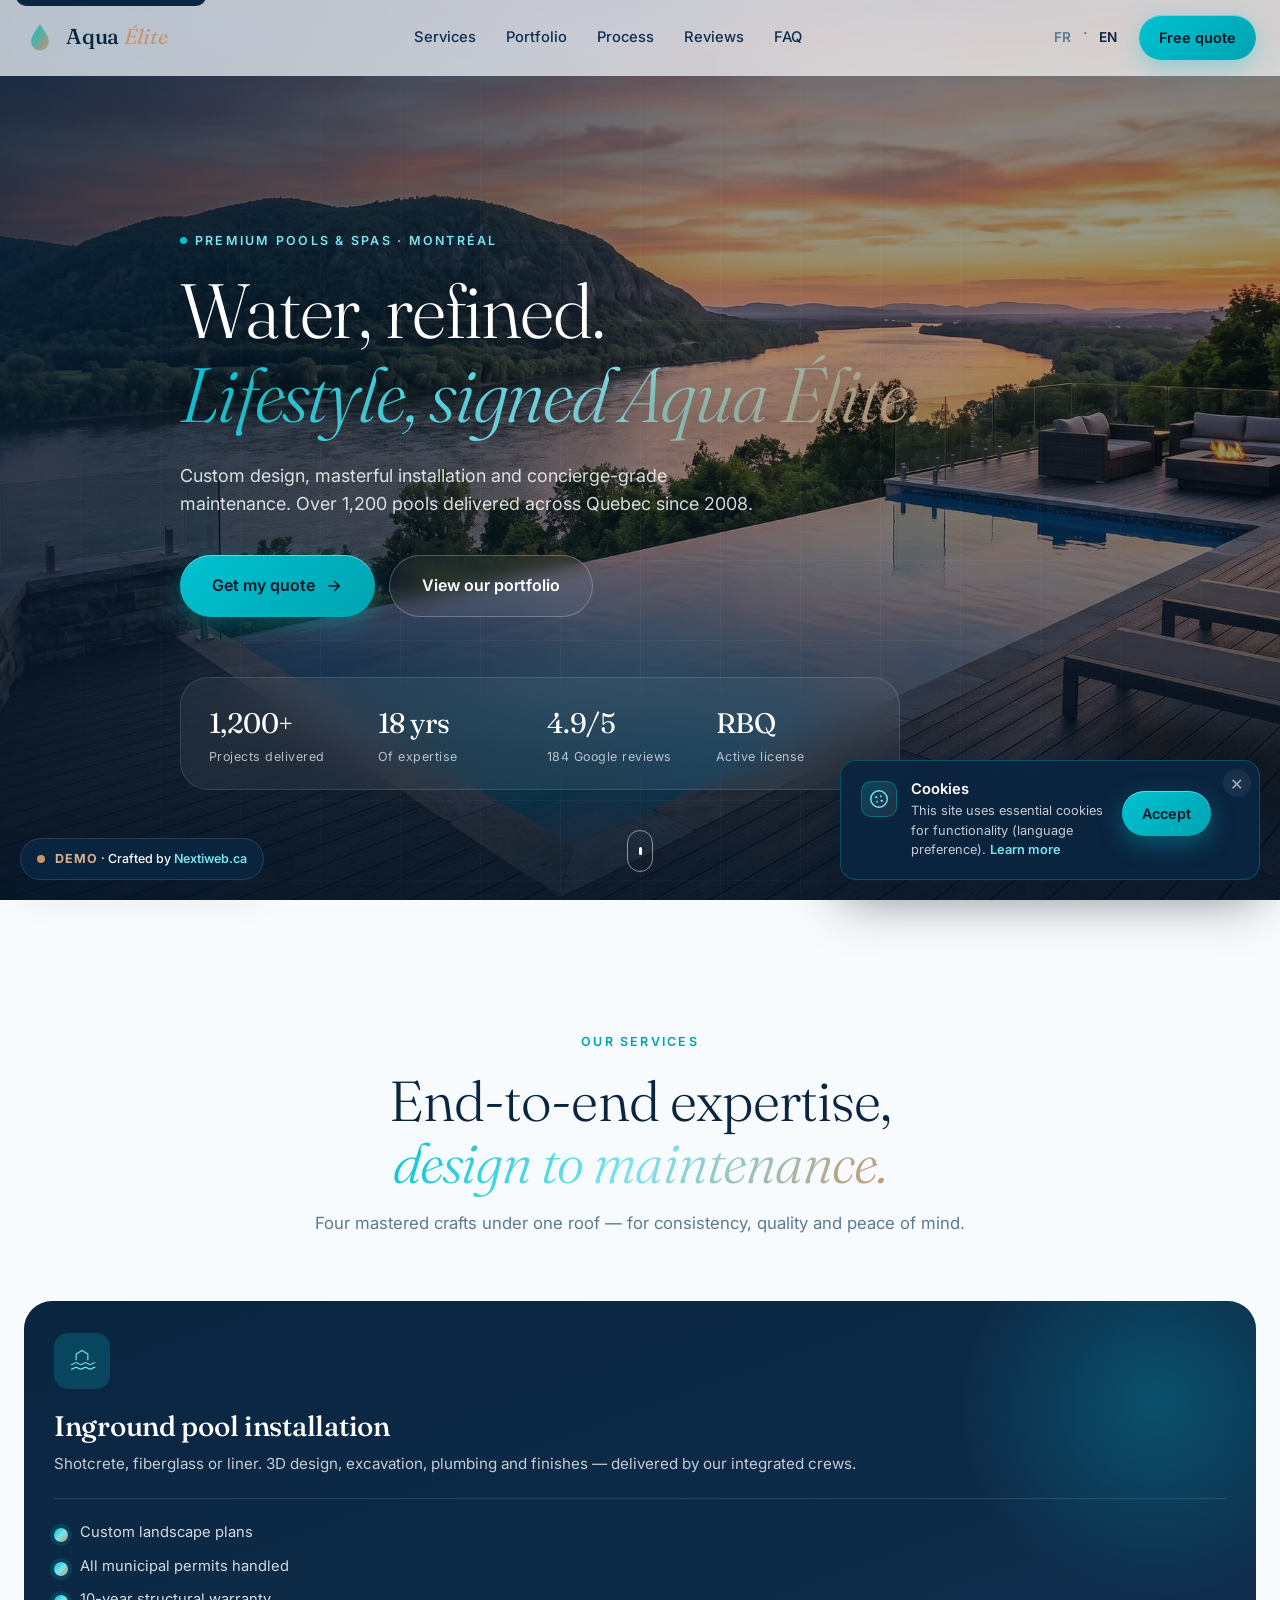
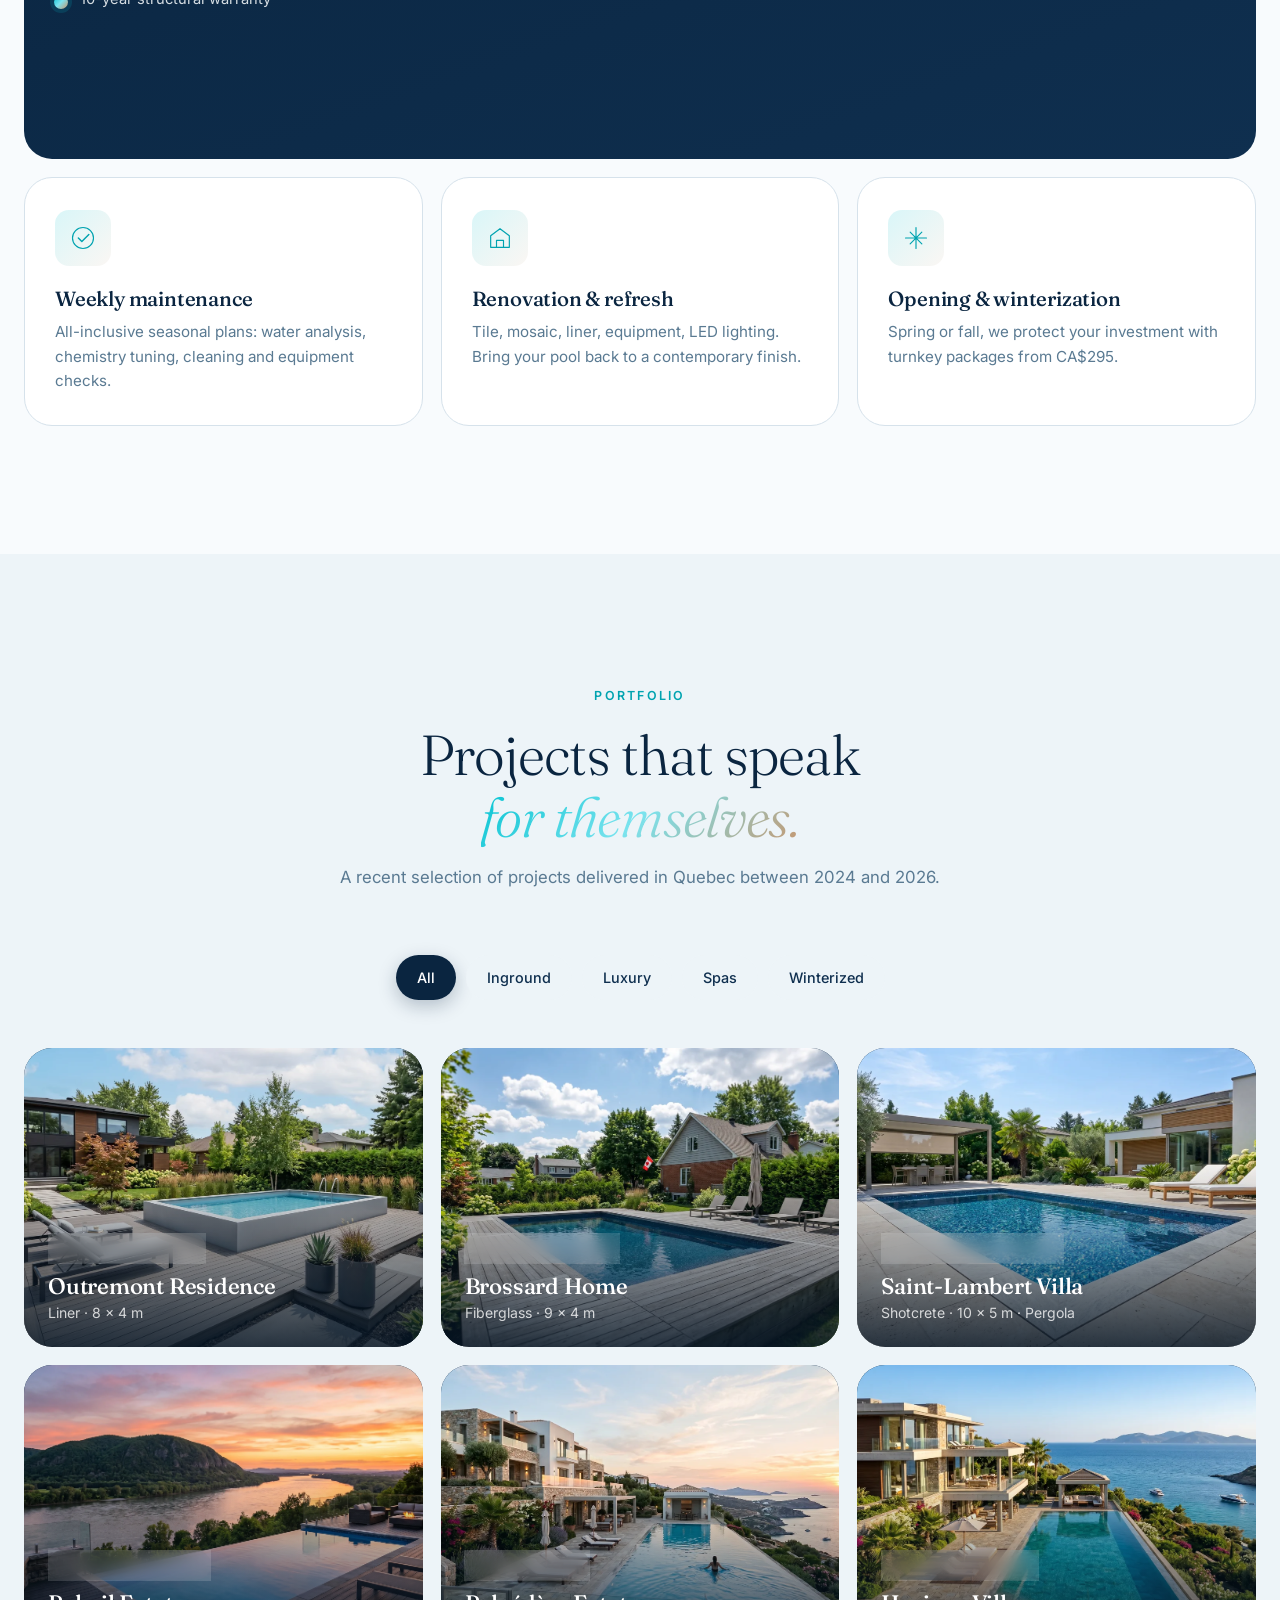
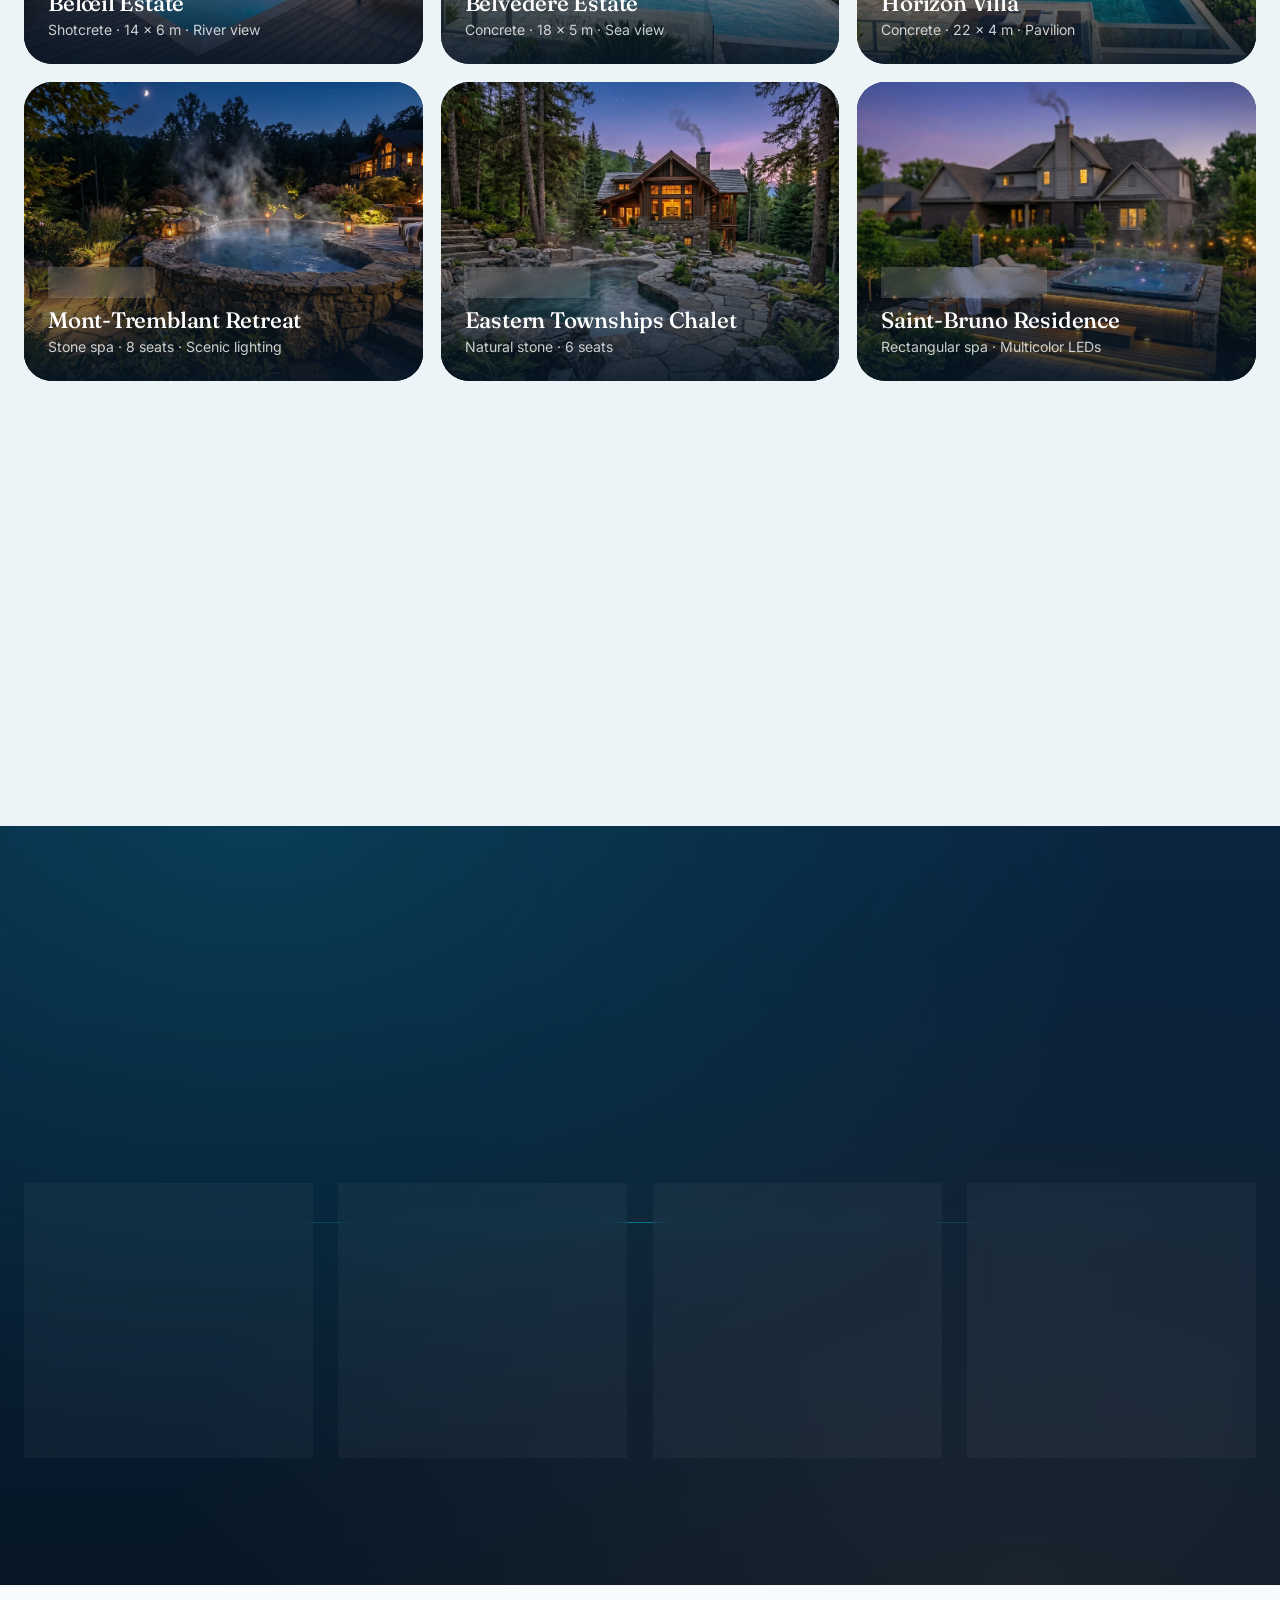
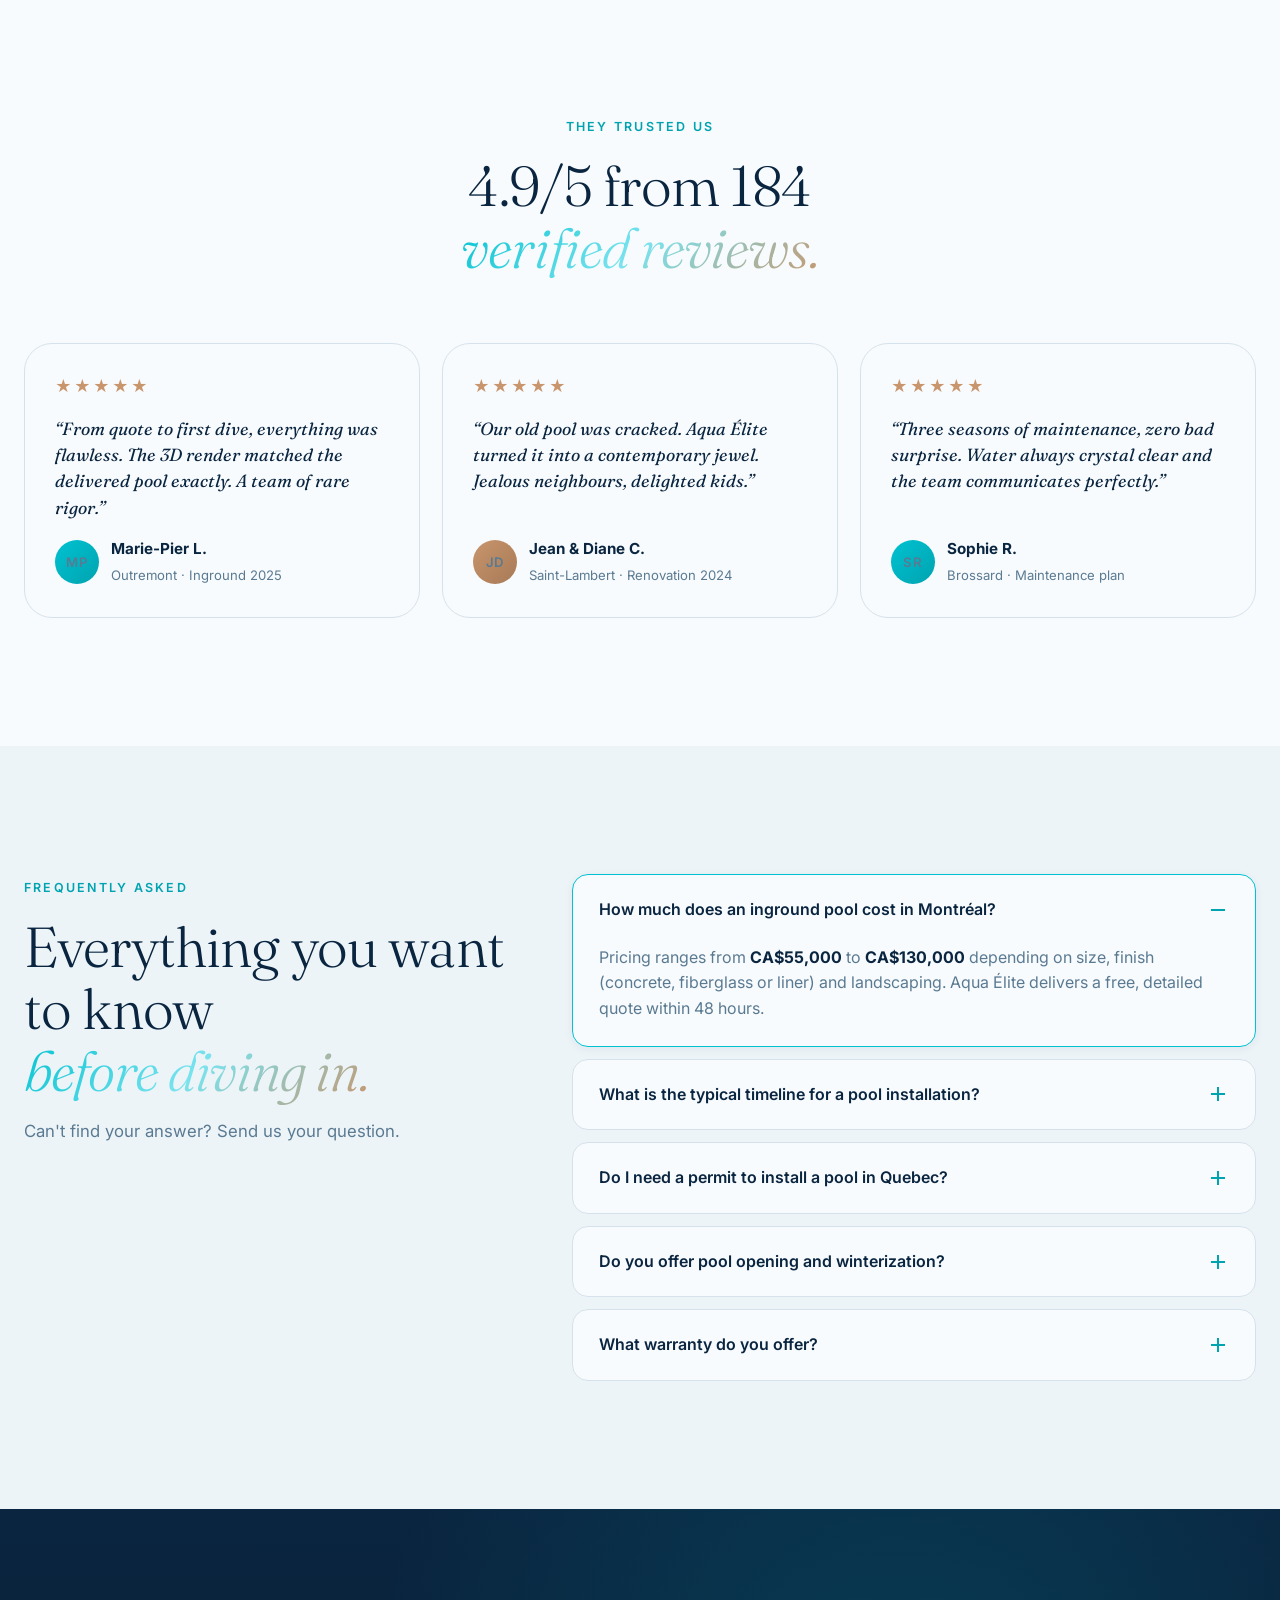
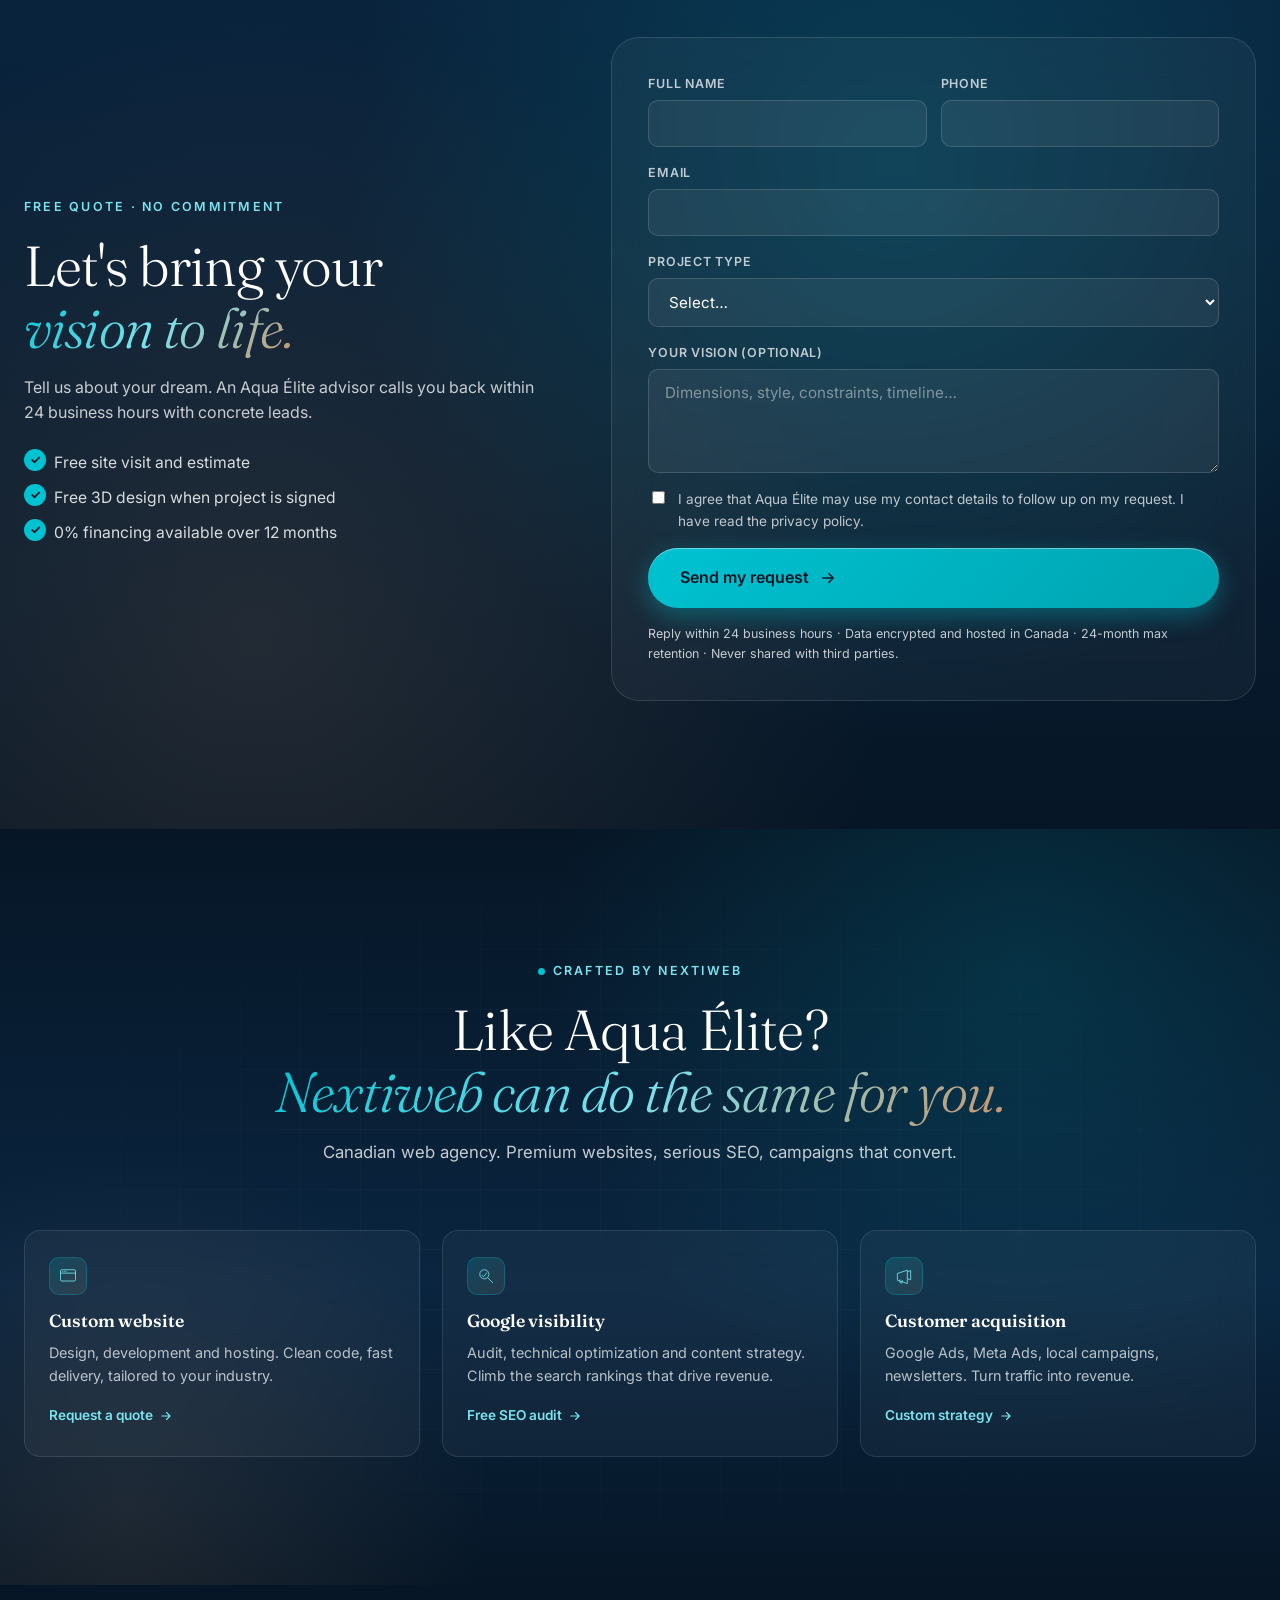
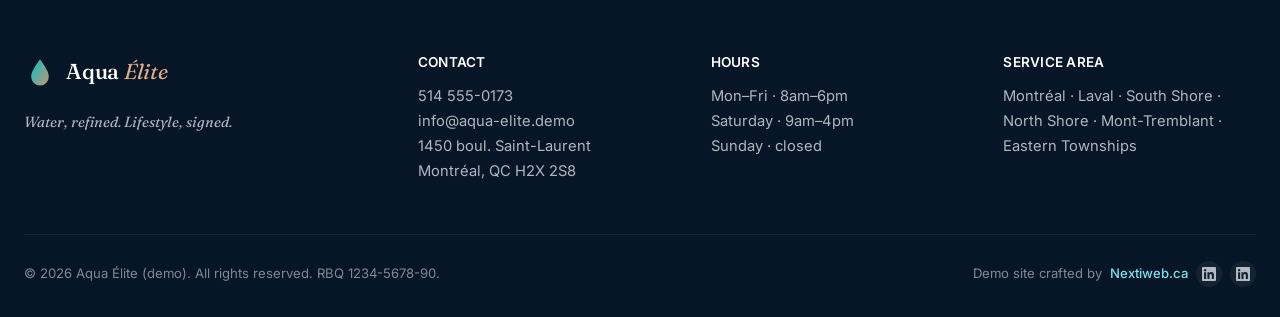
==== commit a5df3066: "Perf : CSS non-bloquant (preload) + .htaccess cache 1 an images / 1 mois CSS-JS + gzip" ====
--- a/en/index.html
+++ b/en/index.html
@@ -35,14 +35,15 @@
 
 <link rel="preconnect" href="https://fonts.googleapis.com">
 <link rel="preconnect" href="https://fonts.gstatic.com" crossorigin>
-<link rel="preload" as="image" href="../images/optimized/piscine-debordement-montreal.webp" type="image/webp" fetchpriority="high">
+<link rel="preload" as="image" imagesrcset="../images/optimized/piscine-debordement-montreal-800.jpg 800w, ../images/optimized/piscine-debordement-montreal-1200.jpg 1200w, ../images/optimized/piscine-debordement-montreal.webp 2400w" imagesizes="100vw" fetchpriority="high">
 <link rel="dns-prefetch" href="https://nextiweb.ca">
 
 <link rel="preload" as="style" href="https://fonts.googleapis.com/css2?family=Fraunces:opsz,wght@9..144,300;9..144,400;9..144,500;9..144,600&family=Inter:wght@300;400;500;600;700&display=swap" onload="this.onload=null;this.rel='stylesheet'">
 <noscript><link rel="stylesheet" href="https://fonts.googleapis.com/css2?family=Fraunces:opsz,wght@9..144,300;9..144,400;9..144,500;9..144,600&family=Inter:wght@300;400;500;600;700&display=swap"></noscript>
 
 <link rel="icon" type="image/svg+xml" href="../favicon.svg">
-<link rel="stylesheet" href="../assets/css/styles.css">
+<link rel="preload" as="style" href="../assets/css/styles.css" onload="this.onload=null;this.rel='stylesheet'">
+<noscript><link rel="stylesheet" href="../assets/css/styles.css"></noscript>
 
 <script type="application/ld+json">
 {
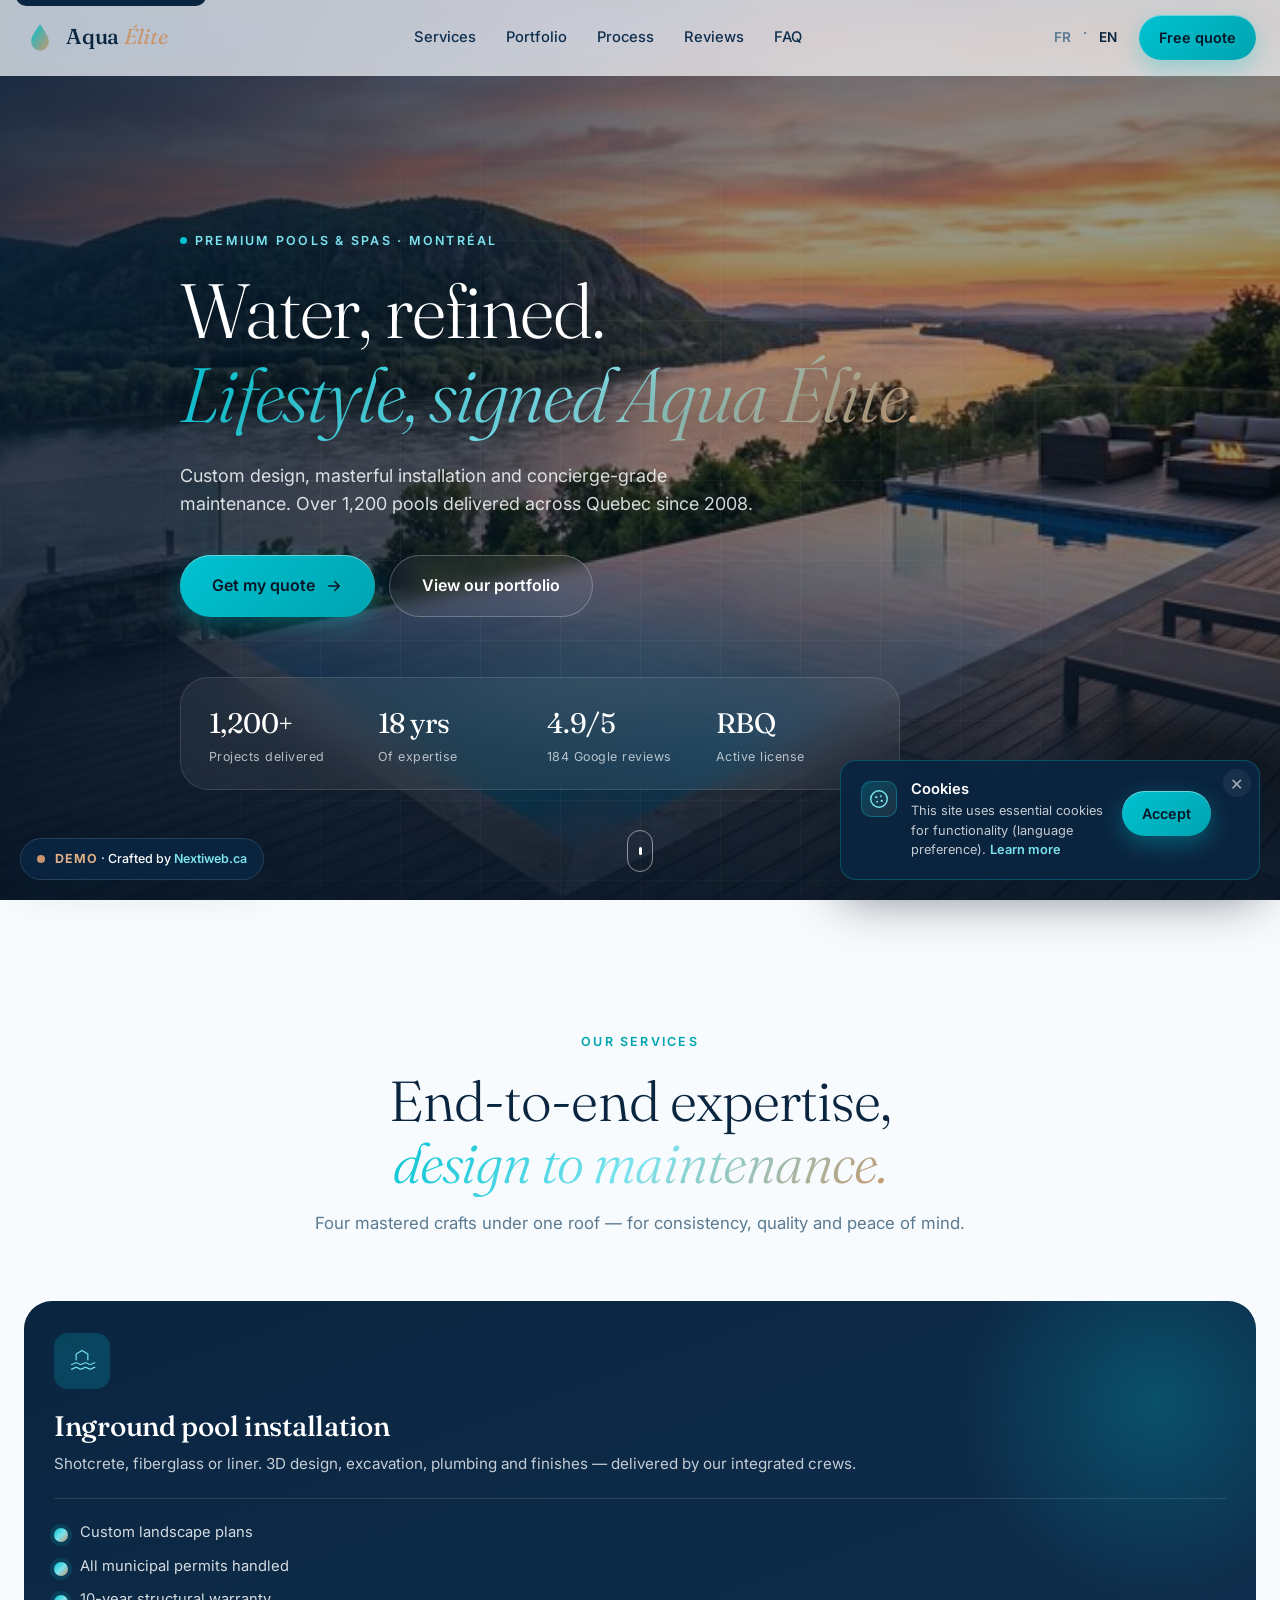
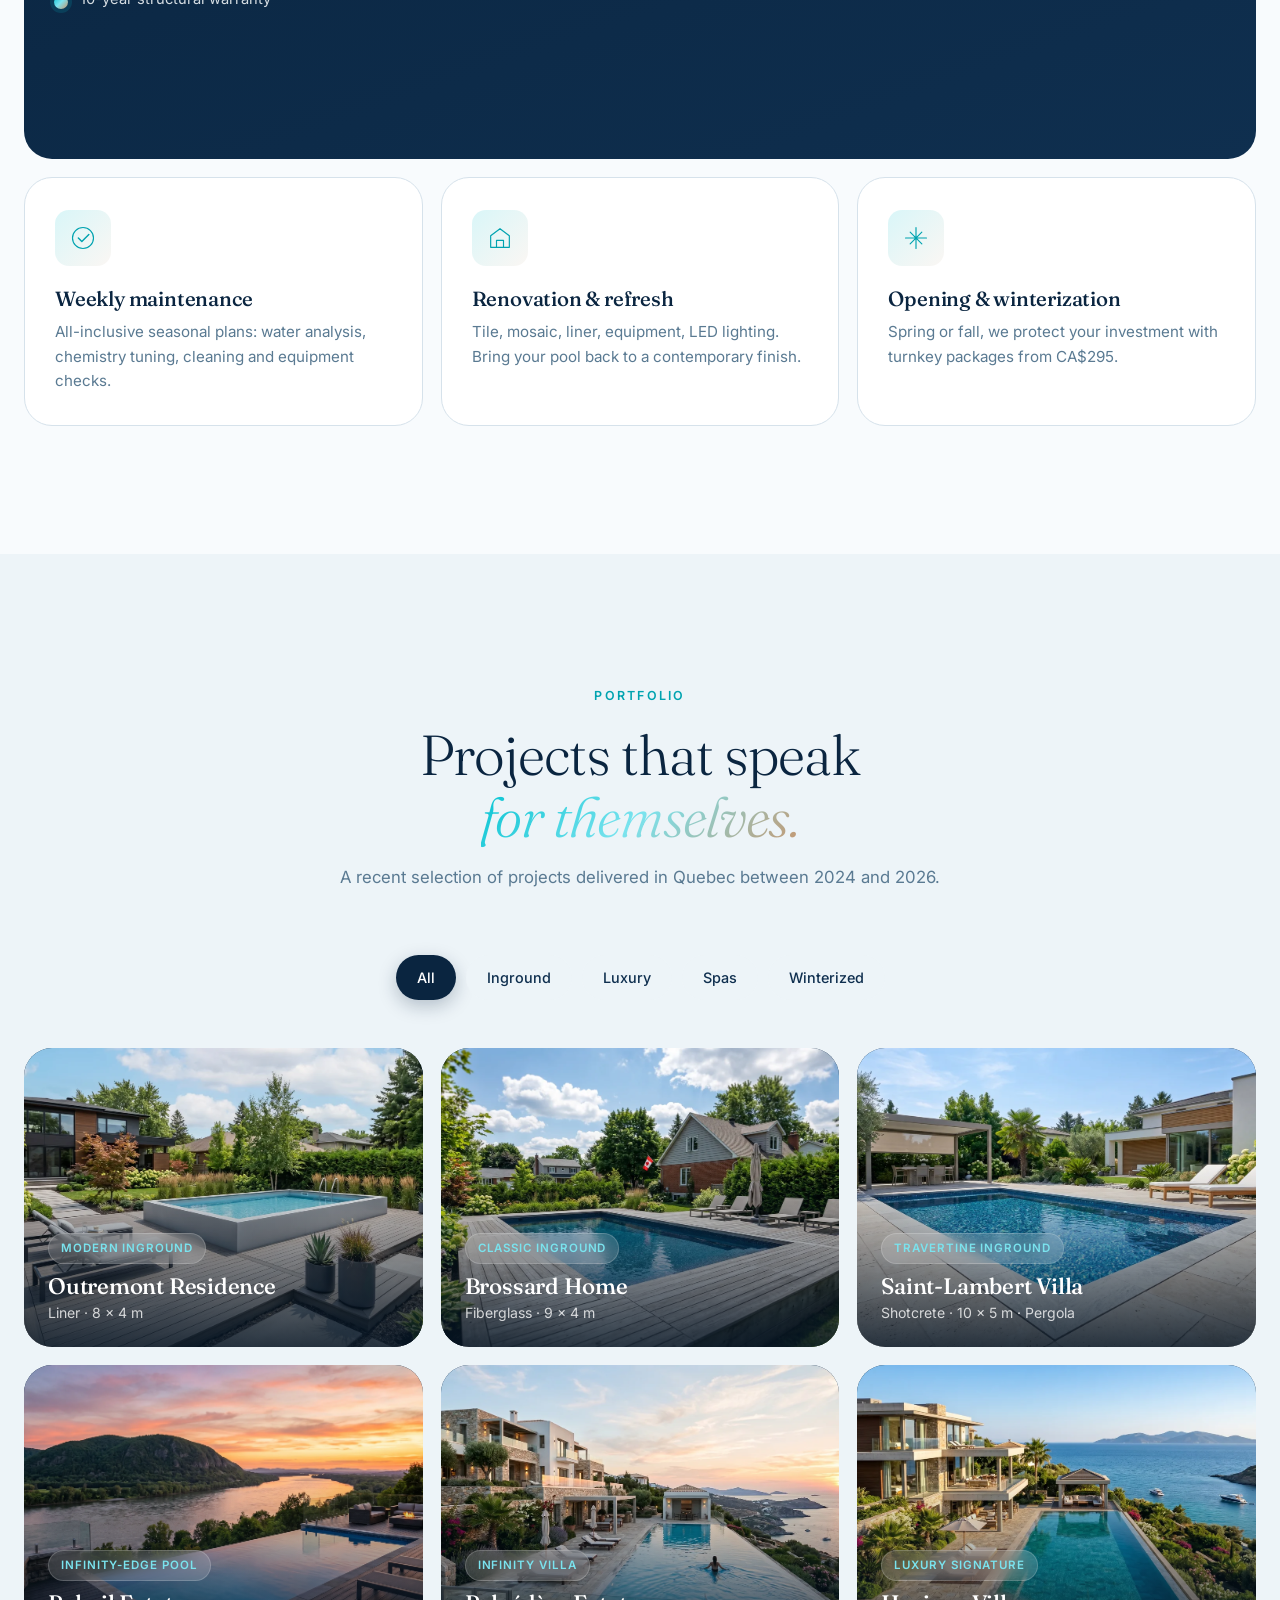
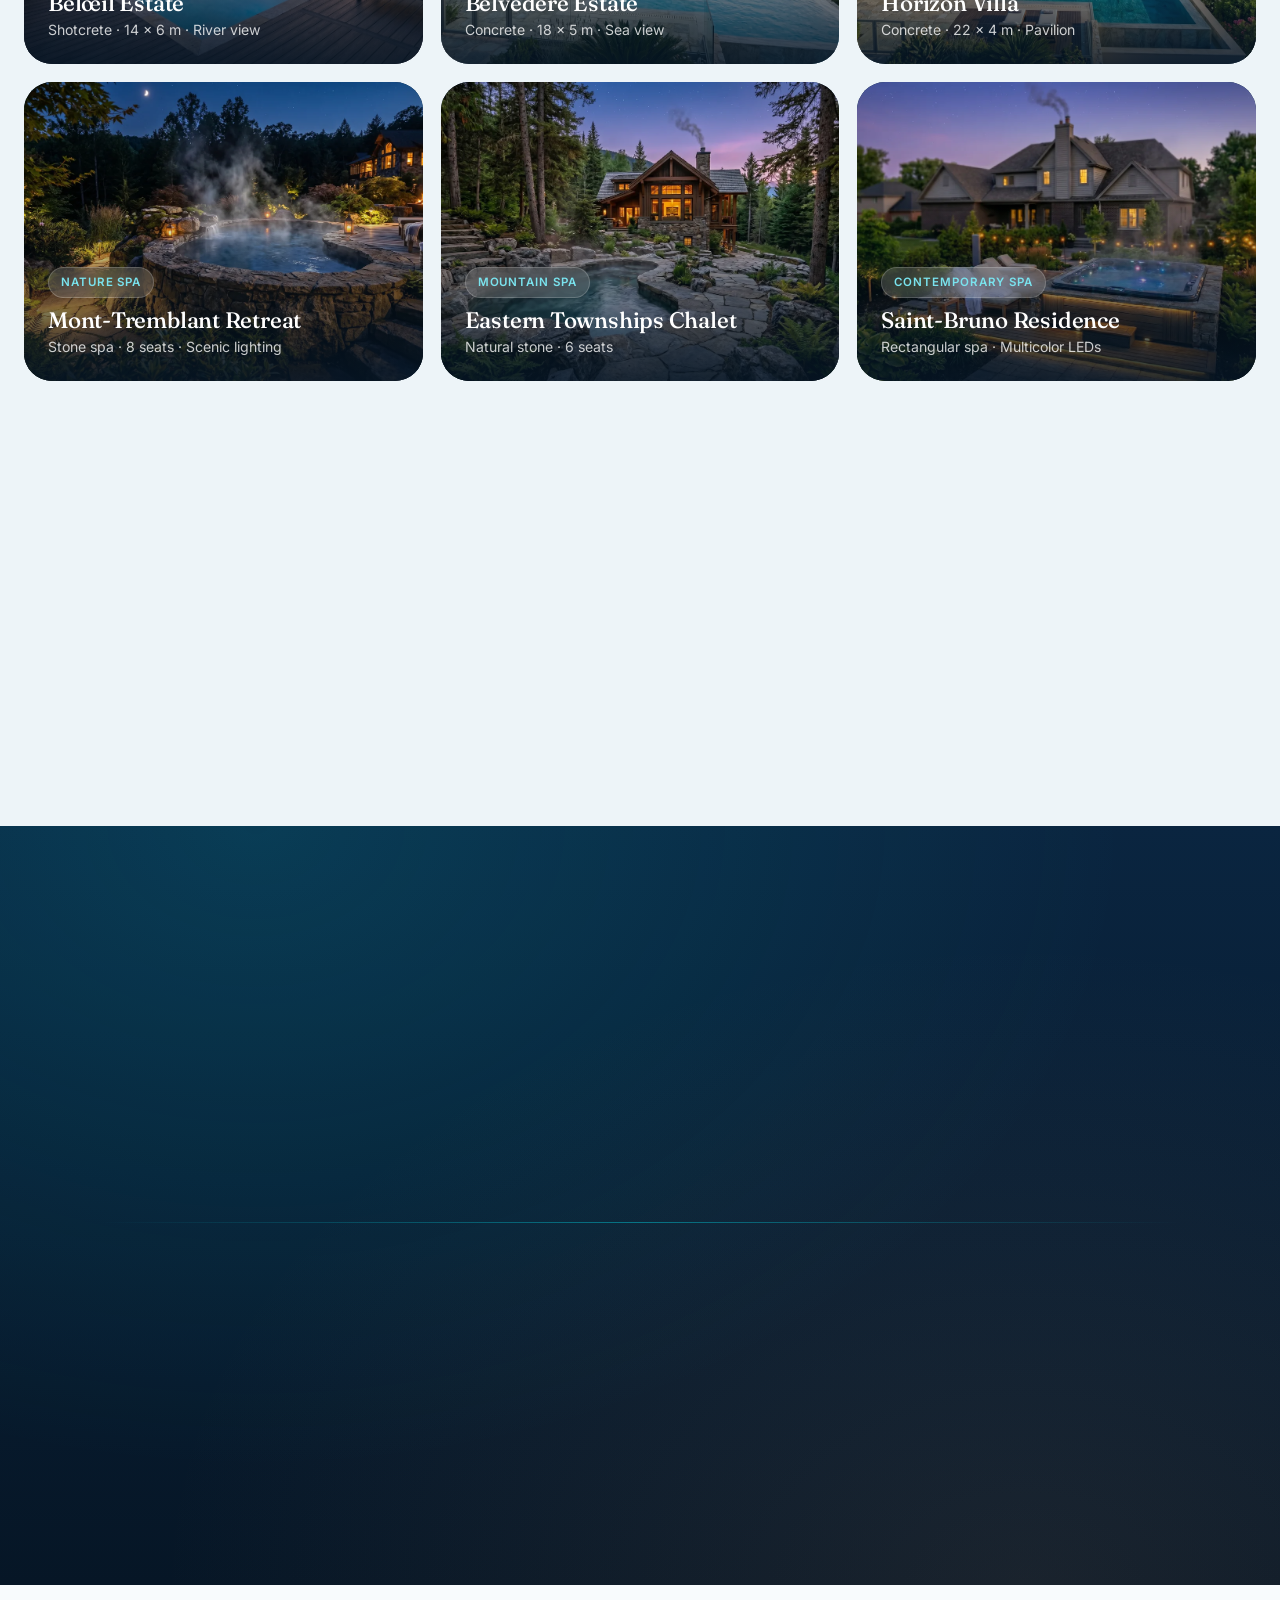
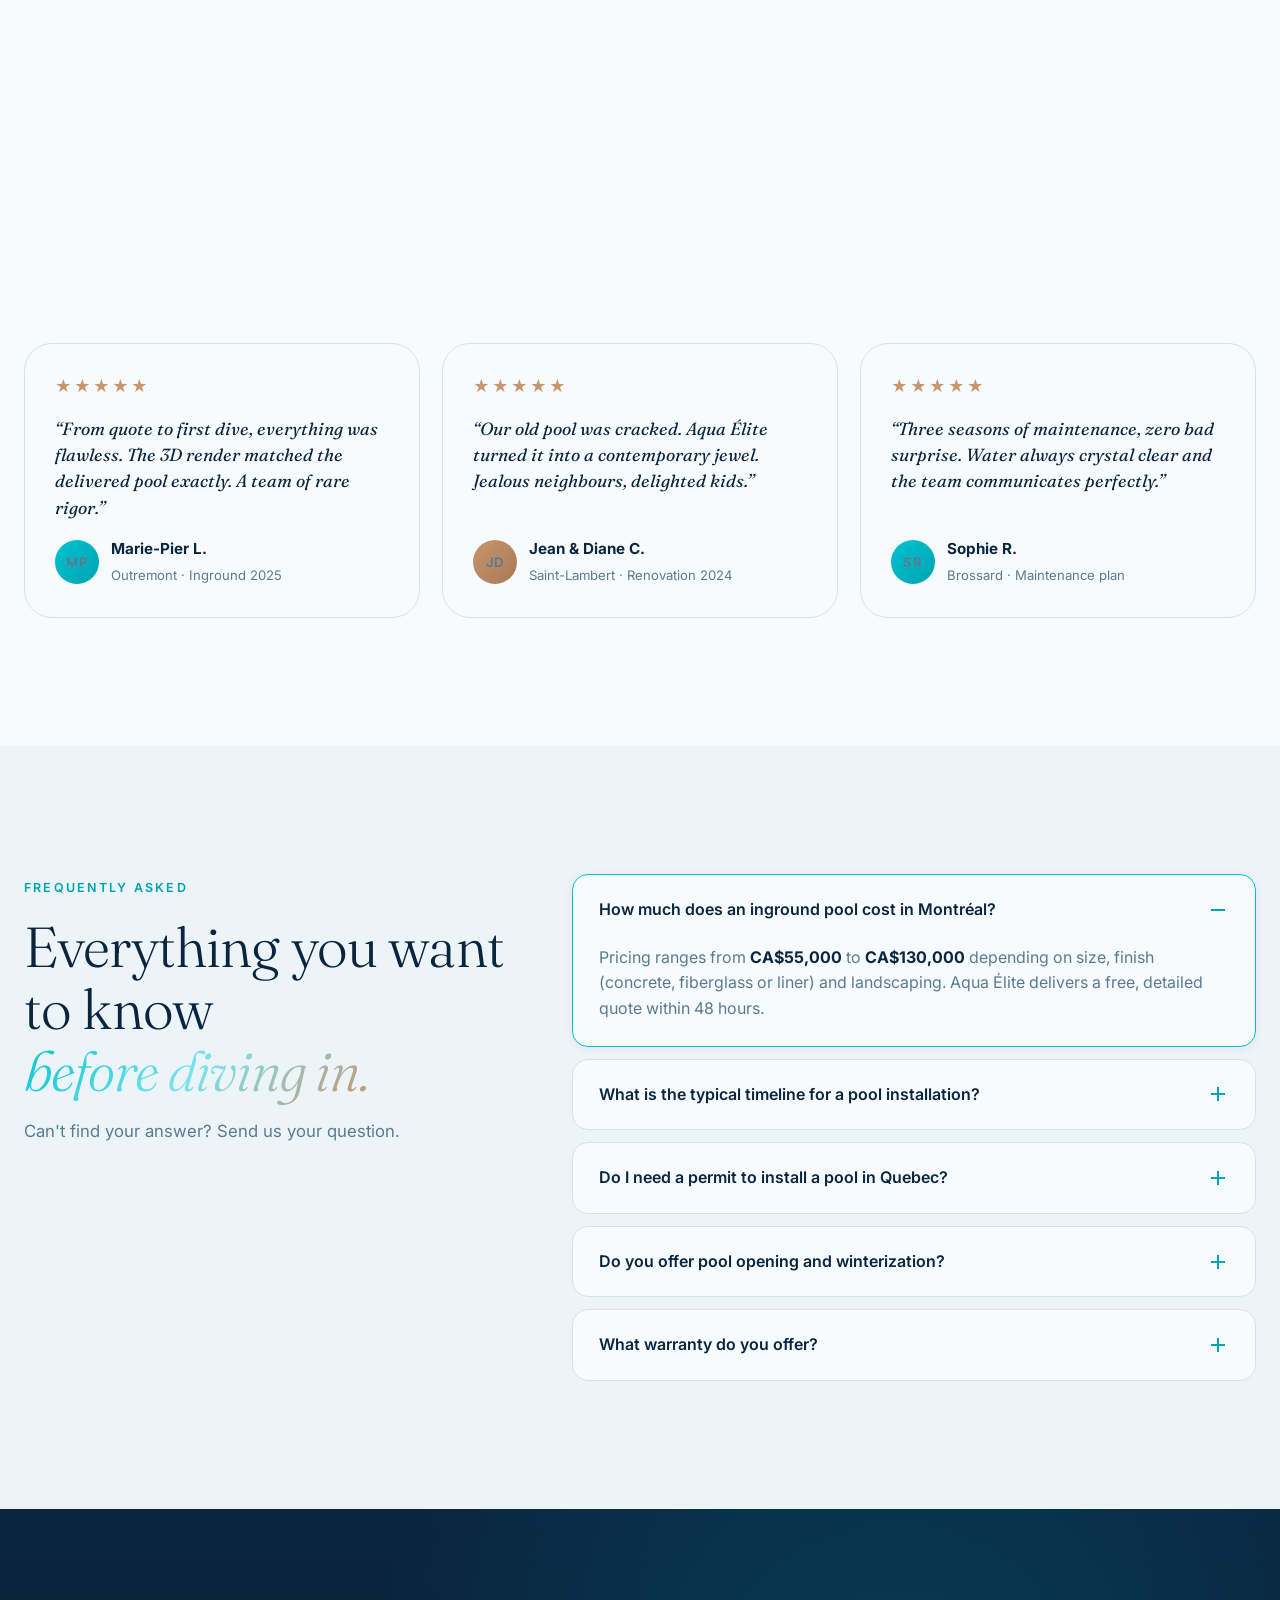
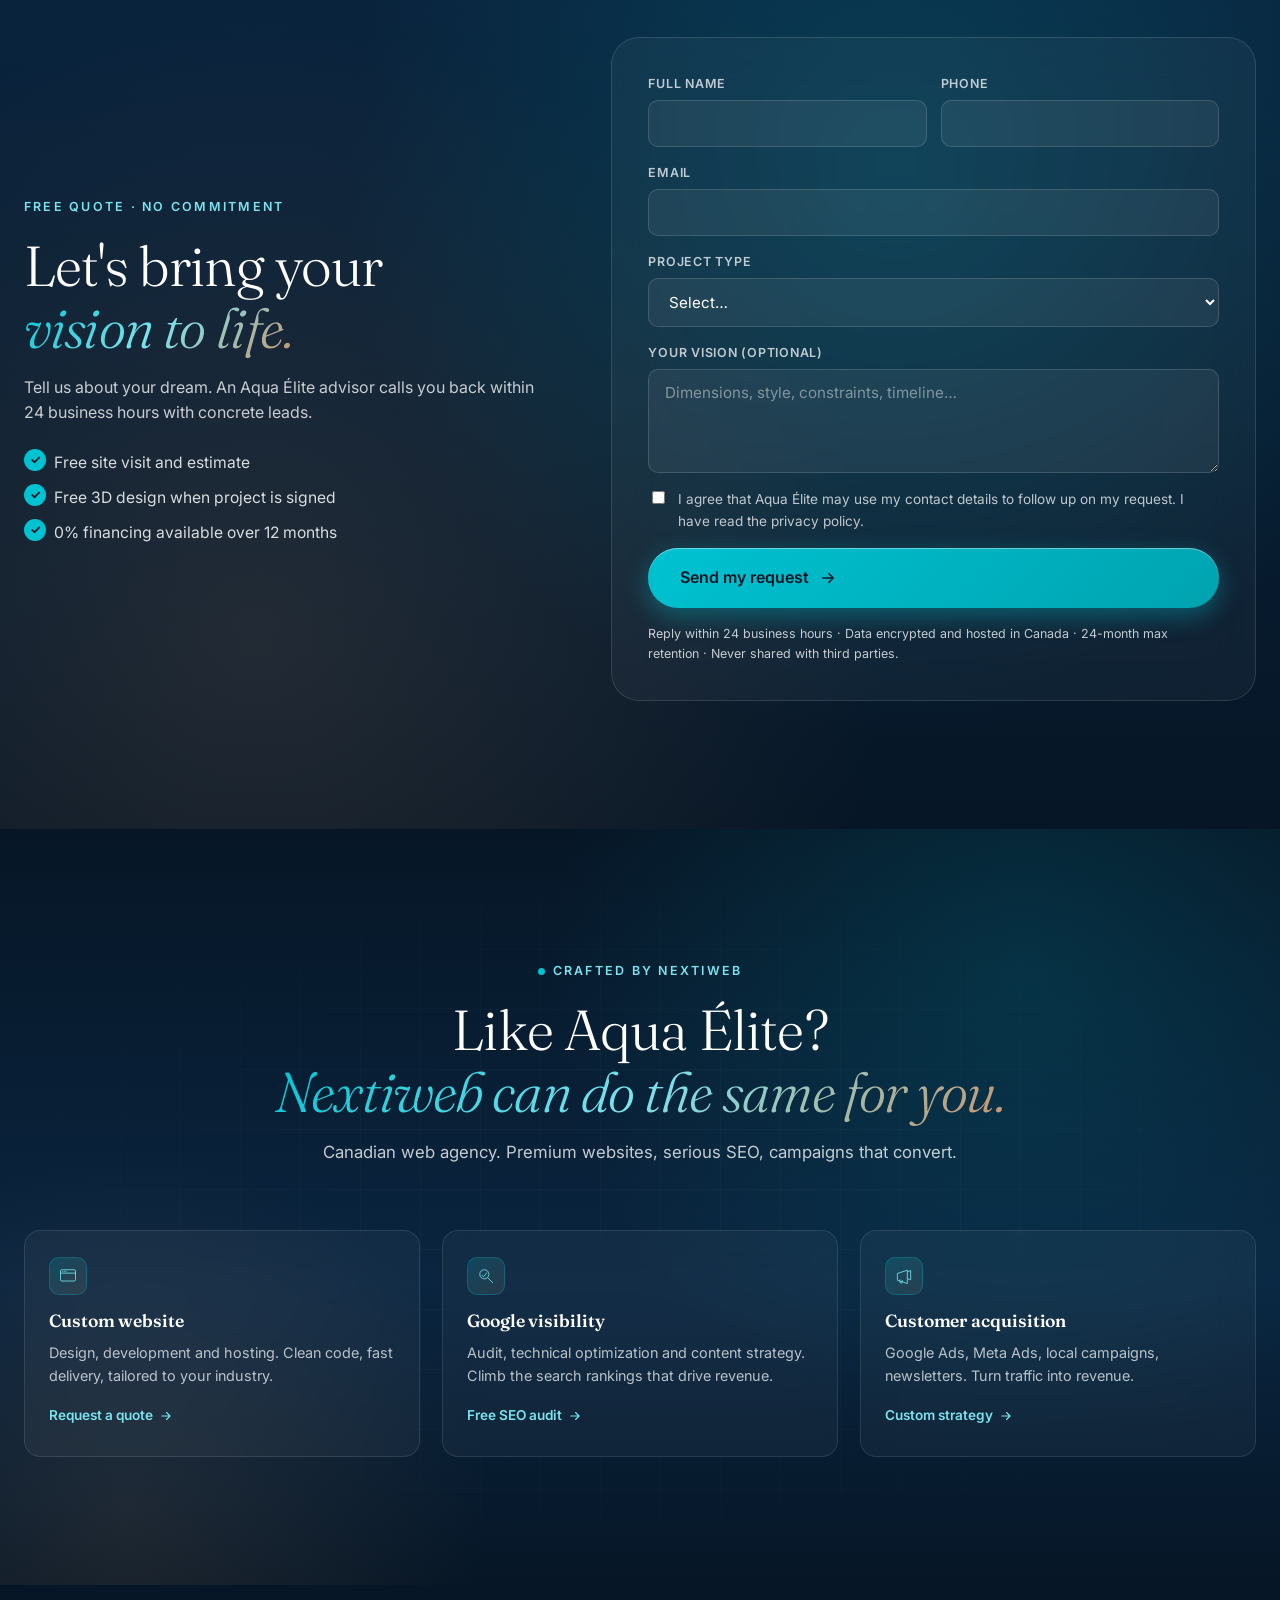
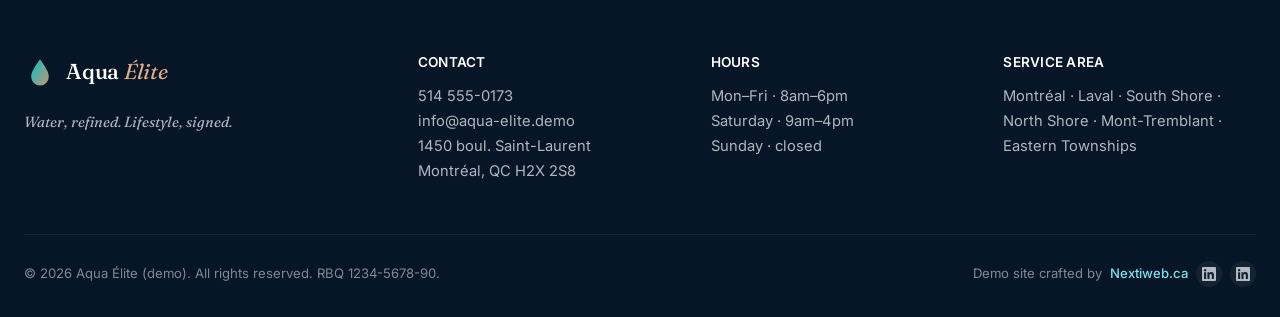
==== commit e340321c: "Revert CSS async : preload+stylesheet bloquant pour eviter FOUC" ====
--- a/en/index.html
+++ b/en/index.html
@@ -42,8 +42,8 @@
 <noscript><link rel="stylesheet" href="https://fonts.googleapis.com/css2?family=Fraunces:opsz,wght@9..144,300;9..144,400;9..144,500;9..144,600&family=Inter:wght@300;400;500;600;700&display=swap"></noscript>
 
 <link rel="icon" type="image/svg+xml" href="../favicon.svg">
-<link rel="preload" as="style" href="../assets/css/styles.css" onload="this.onload=null;this.rel='stylesheet'">
-<noscript><link rel="stylesheet" href="../assets/css/styles.css"></noscript>
+<link rel="preload" as="style" href="../assets/css/styles.css">
+<link rel="stylesheet" href="../assets/css/styles.css">
 
 <script type="application/ld+json">
 {
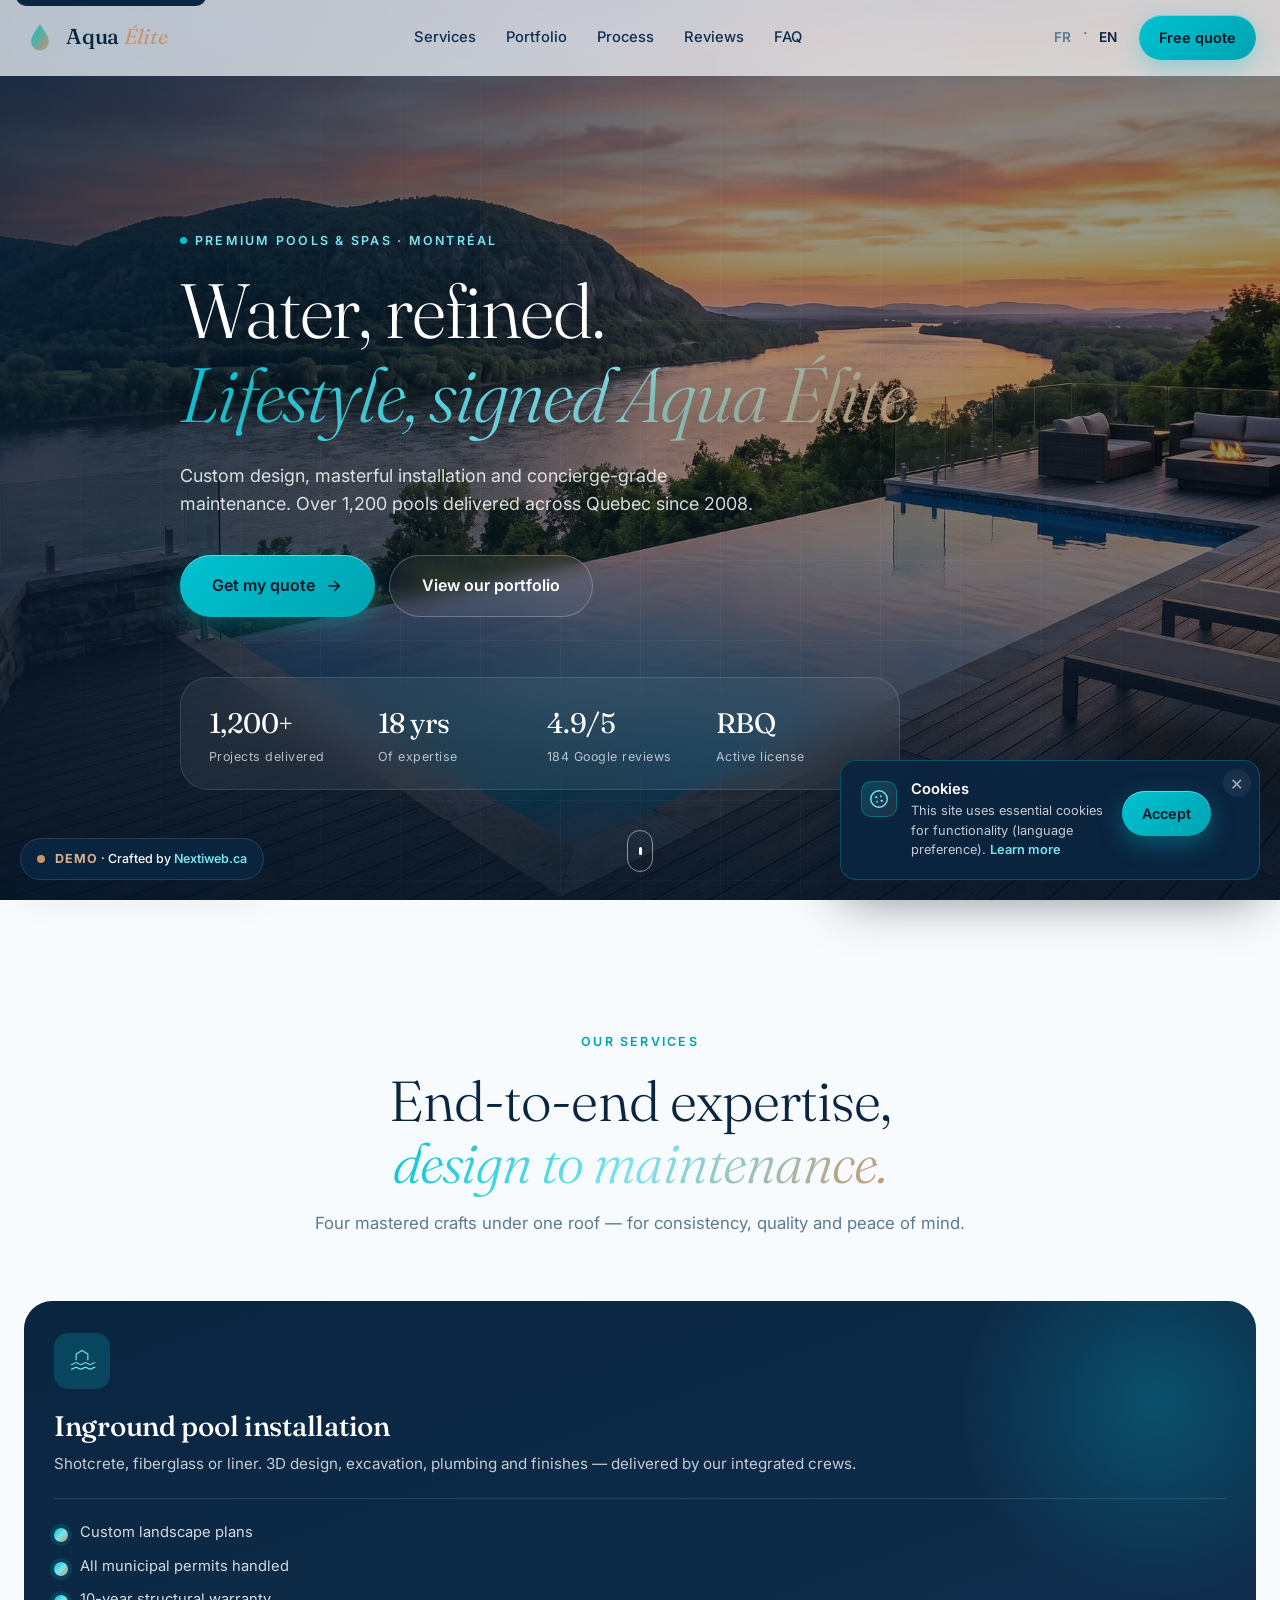
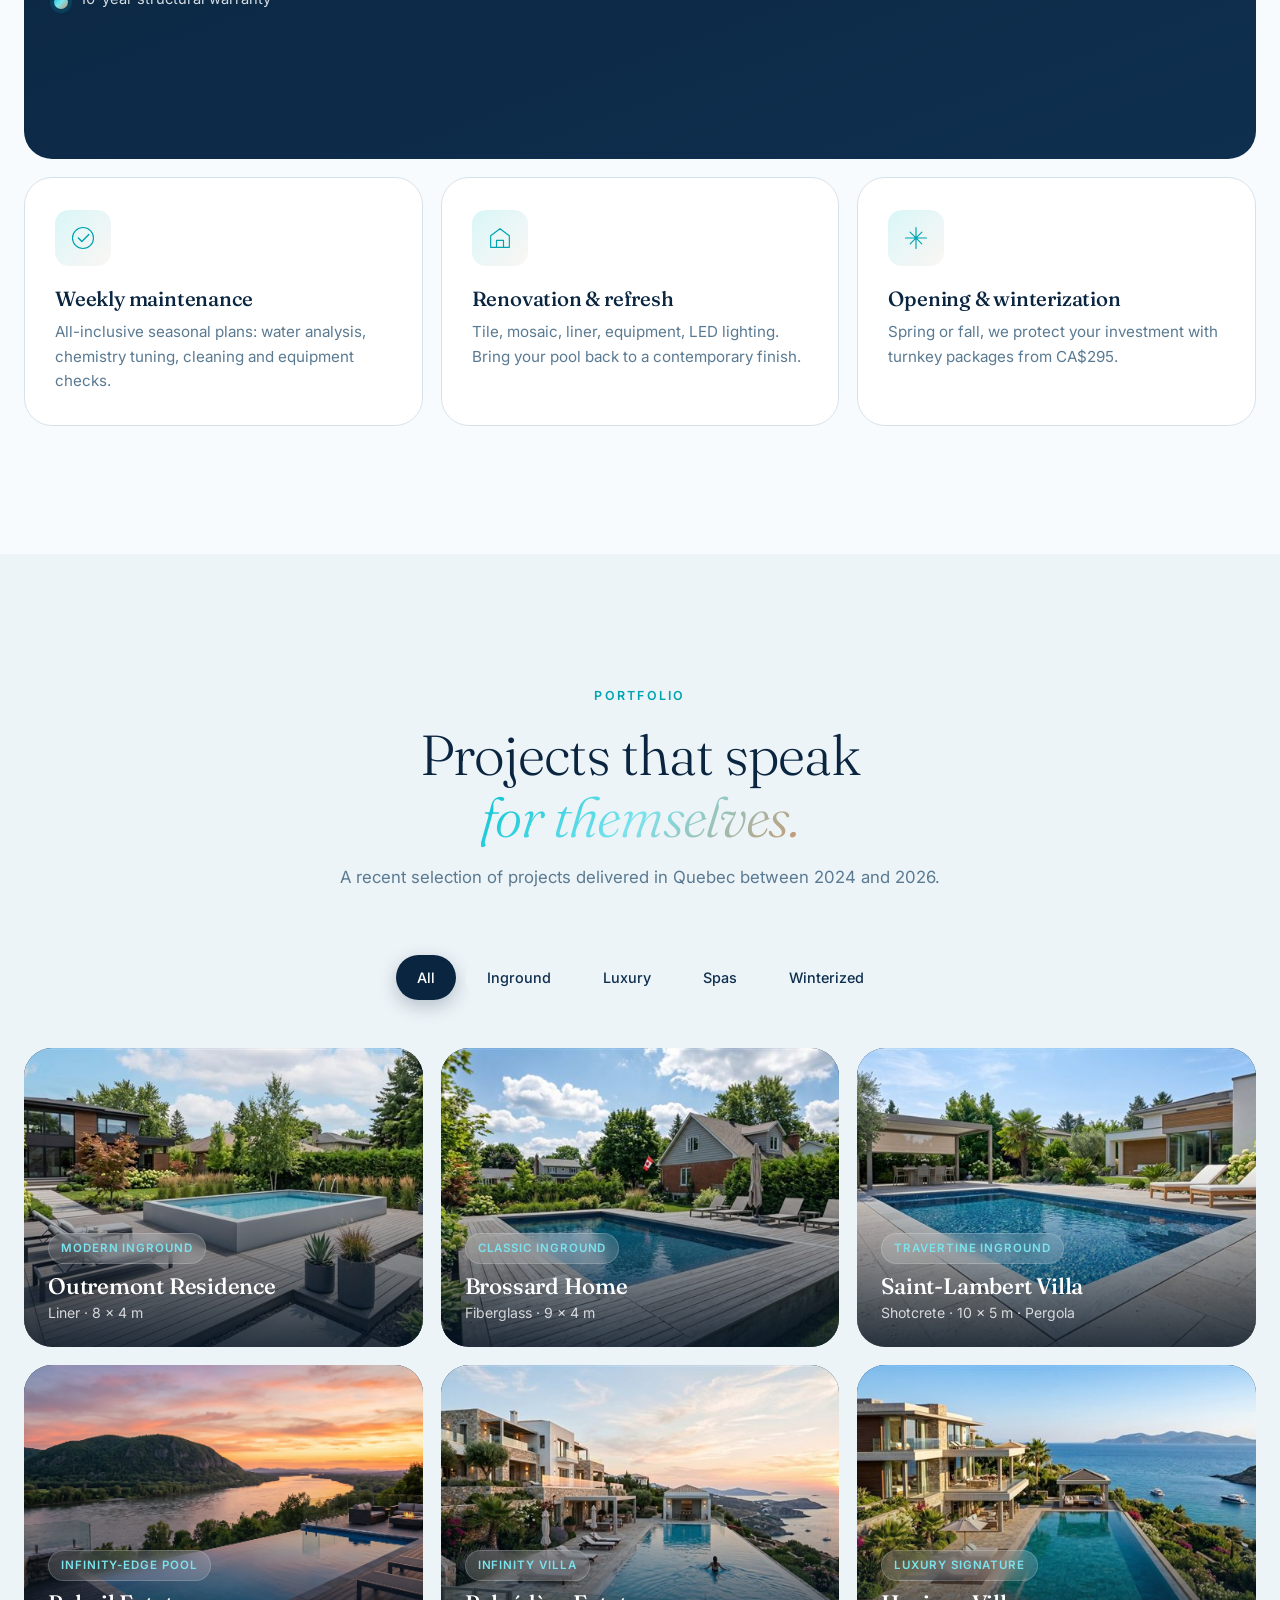
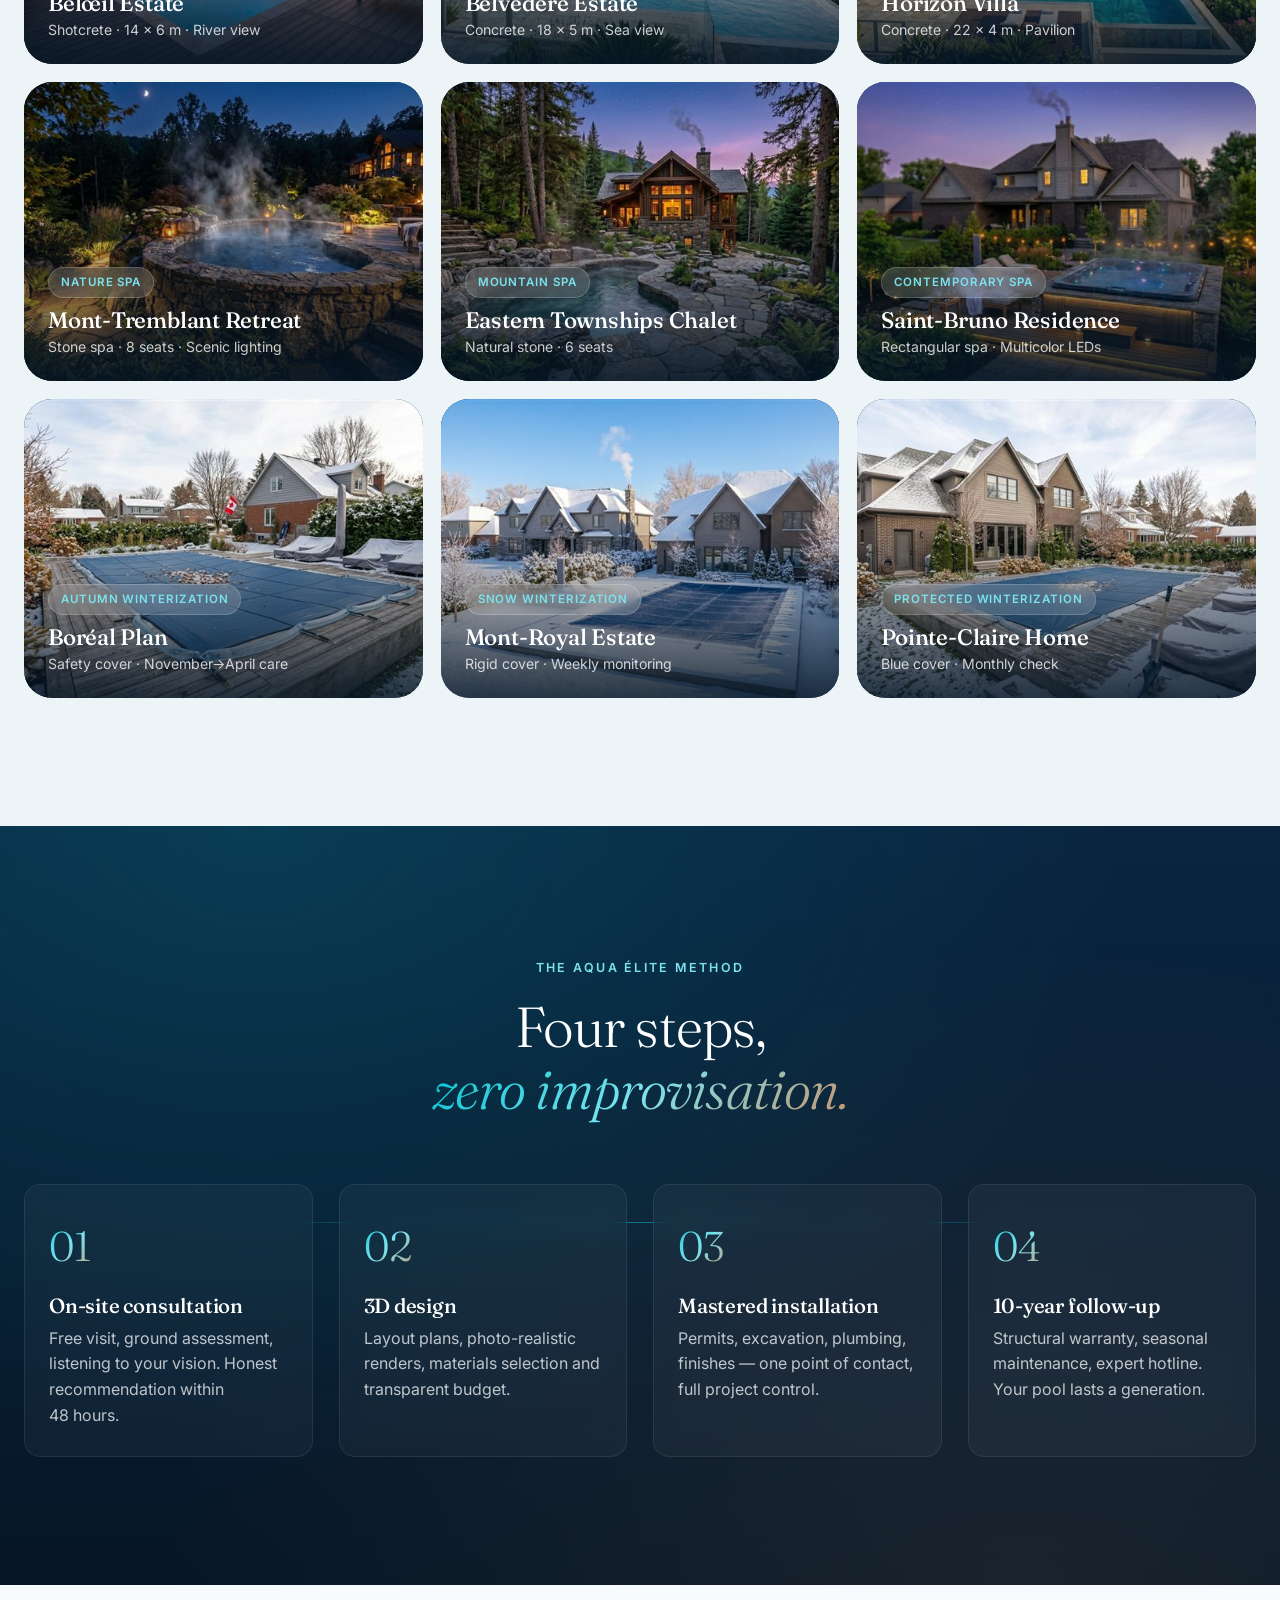
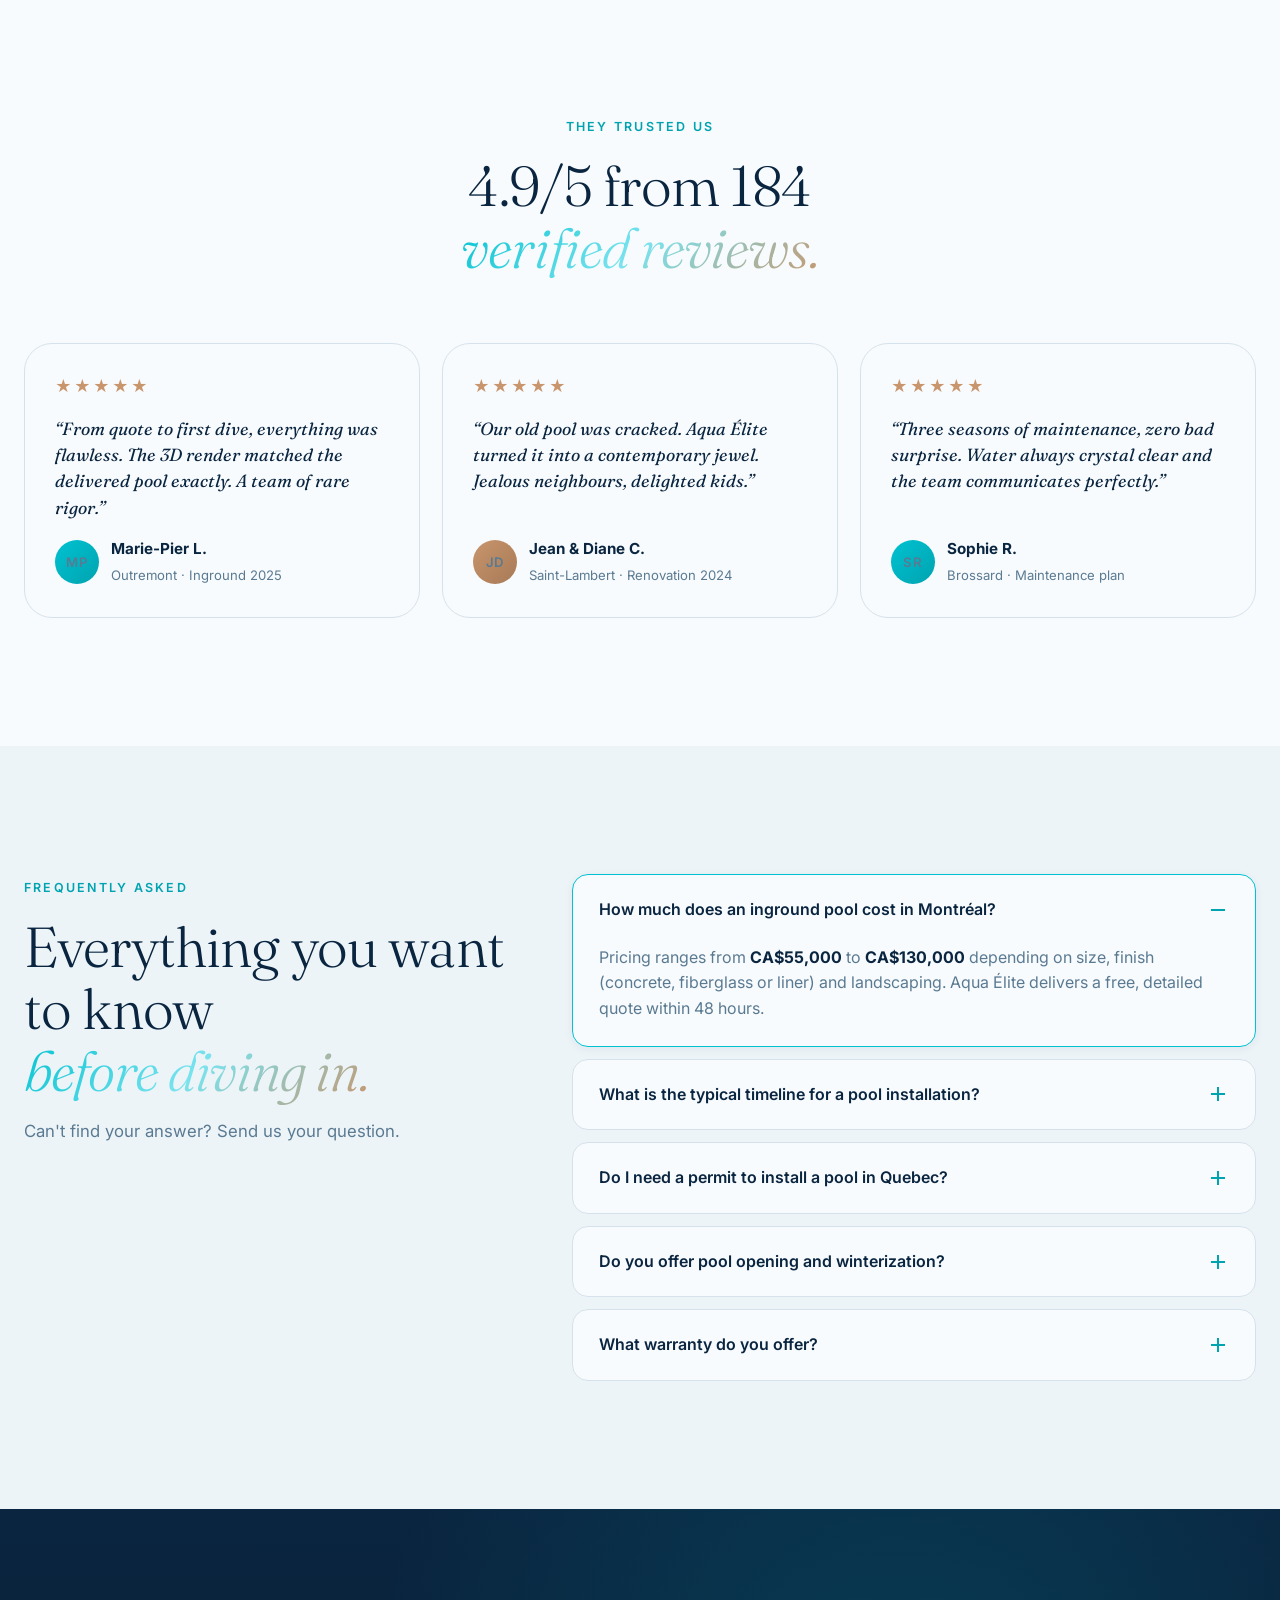
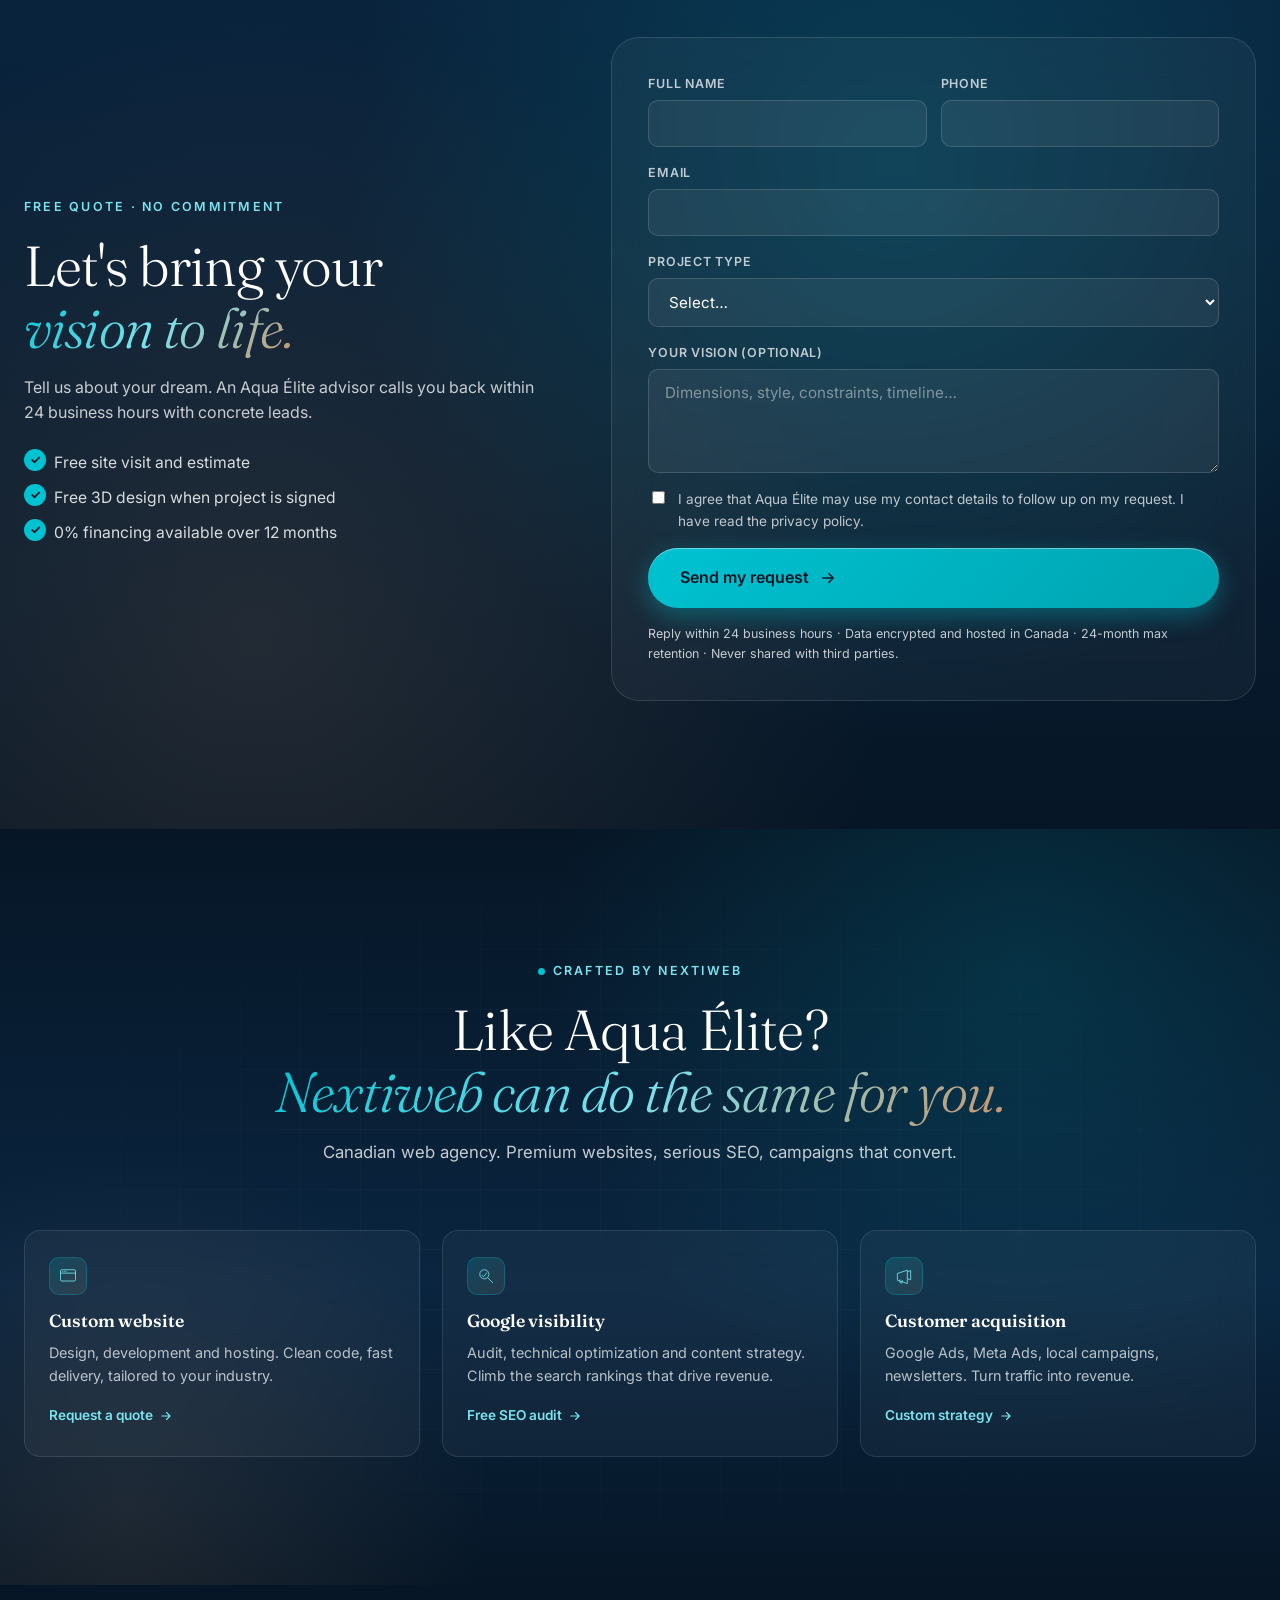
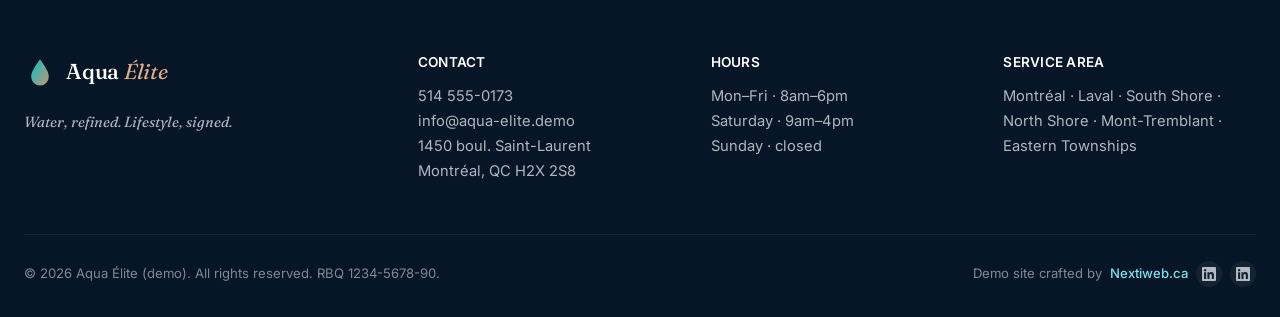
==== commit 38bf5e6e: "Perf : cache getBoundingClientRect (fin reflow mousemove) + suppression sources WebP galerie (force " ====
--- a/en/index.html
+++ b/en/index.html
@@ -287,7 +287,6 @@
       <!-- INGROUND (3) -->
       <figure class="gcard" data-cat="creusee">
         <picture>
-          <source srcset="../images/optimized/installation-piscine-creusee-montreal.webp" type="image/webp">
           <img src="../images/optimized/installation-piscine-creusee-montreal-700.jpg" alt="Modern inground pool with composite deck and contemporary landscaping" loading="lazy" width="1400" height="1050">
         </picture>
         <figcaption>
@@ -299,7 +298,6 @@
 
       <figure class="gcard" data-cat="creusee">
         <picture>
-          <source srcset="../images/optimized/piscine-creusee-terrasse-bois-montreal.webp" type="image/webp">
           <img src="../images/optimized/piscine-creusee-terrasse-bois-montreal-700.jpg" alt="Classic inground pool with wooden deck and Quebec residential garden view" loading="lazy" width="1400" height="1050">
         </picture>
         <figcaption>
@@ -311,7 +309,6 @@
 
       <figure class="gcard" data-cat="creusee">
         <picture>
-          <source srcset="../images/optimized/piscine-creusee-travertin-pergola-montreal.webp" type="image/webp">
           <img src="../images/optimized/piscine-creusee-travertin-pergola-montreal-700.jpg" alt="Inground pool with travertine deck, pergola and Mediterranean-inspired landscaping" loading="lazy" width="1400" height="1050">
         </picture>
         <figcaption>
@@ -336,7 +333,6 @@
 
       <figure class="gcard" data-cat="luxe">
         <picture>
-          <source srcset="../images/optimized/piscine-debordement-luxe-montreal.webp" type="image/webp">
           <img src="../images/optimized/piscine-debordement-luxe-montreal-700.jpg" alt="Villa with infinity pool overlooking the sea at sunset" loading="lazy" width="1400" height="1050">
         </picture>
         <figcaption>
@@ -348,7 +344,6 @@
 
       <figure class="gcard" data-cat="luxe">
         <picture>
-          <source srcset="../images/optimized/piscine-debordement-vue-panoramique.webp" type="image/webp">
           <img src="../images/optimized/piscine-debordement-vue-panoramique-700.jpg" alt="Long infinity pool facing a bay with yachts and clear blue sky" loading="lazy" width="1400" height="1050">
         </picture>
         <figcaption>
@@ -361,7 +356,6 @@
       <!-- SPAS (3) -->
       <figure class="gcard" data-cat="spa">
         <picture>
-          <source srcset="../images/optimized/spa-exterieur-pierre-nuit-montreal.webp" type="image/webp">
           <img src="../images/optimized/spa-exterieur-pierre-nuit-montreal-700.jpg" alt="Stone hot tub at night with steam, lit lanterns and forest backdrop" loading="lazy" width="1400" height="1050">
         </picture>
         <figcaption>
@@ -373,7 +367,6 @@
 
       <figure class="gcard" data-cat="spa">
         <picture>
-          <source srcset="../images/optimized/spa-integre-chalet-montreal.webp" type="image/webp">
           <img src="../images/optimized/spa-integre-chalet-montreal-700.jpg" alt="Built-in stone spa at the foot of a mountain chalet at twilight" loading="lazy" width="1400" height="1050">
         </picture>
         <figcaption>
@@ -385,7 +378,6 @@
 
       <figure class="gcard" data-cat="spa">
         <picture>
-          <source srcset="../images/optimized/spa-moderne-eclaire-montreal.webp" type="image/webp">
           <img src="../images/optimized/spa-moderne-eclaire-montreal-700.jpg" alt="Modern illuminated spa at dusk with lit deck and lounge chairs" loading="lazy" width="1400" height="1050">
         </picture>
         <figcaption>
@@ -398,7 +390,6 @@
       <!-- WINTERIZED (3) -->
       <figure class="gcard" data-cat="hiver">
         <picture>
-          <source srcset="../images/optimized/hivernage-piscine-montreal.webp" type="image/webp">
           <img src="../images/optimized/hivernage-piscine-montreal-700.jpg" alt="Winterized pool with safety cover in autumn Quebec landscape" loading="lazy" width="1400" height="1050">
         </picture>
         <figcaption>
@@ -410,7 +401,6 @@
 
       <figure class="gcard" data-cat="hiver">
         <picture>
-          <source srcset="../images/optimized/piscine-hivernee-hiver-montreal.webp" type="image/webp">
           <img src="../images/optimized/piscine-hivernee-hiver-montreal-700.jpg" alt="Snow-covered winterized pool in front of a Quebec residence with Canadian flag" loading="lazy" width="1400" height="1050">
         </picture>
         <figcaption>
@@ -422,7 +412,6 @@
 
       <figure class="gcard" data-cat="hiver">
         <picture>
-          <source srcset="../images/optimized/fermeture-piscine-montreal.webp" type="image/webp">
           <img src="../images/optimized/fermeture-piscine-montreal-700.jpg" alt="Pool covered with blue safety tarp in early winter" loading="lazy" width="1400" height="1050">
         </picture>
         <figcaption>
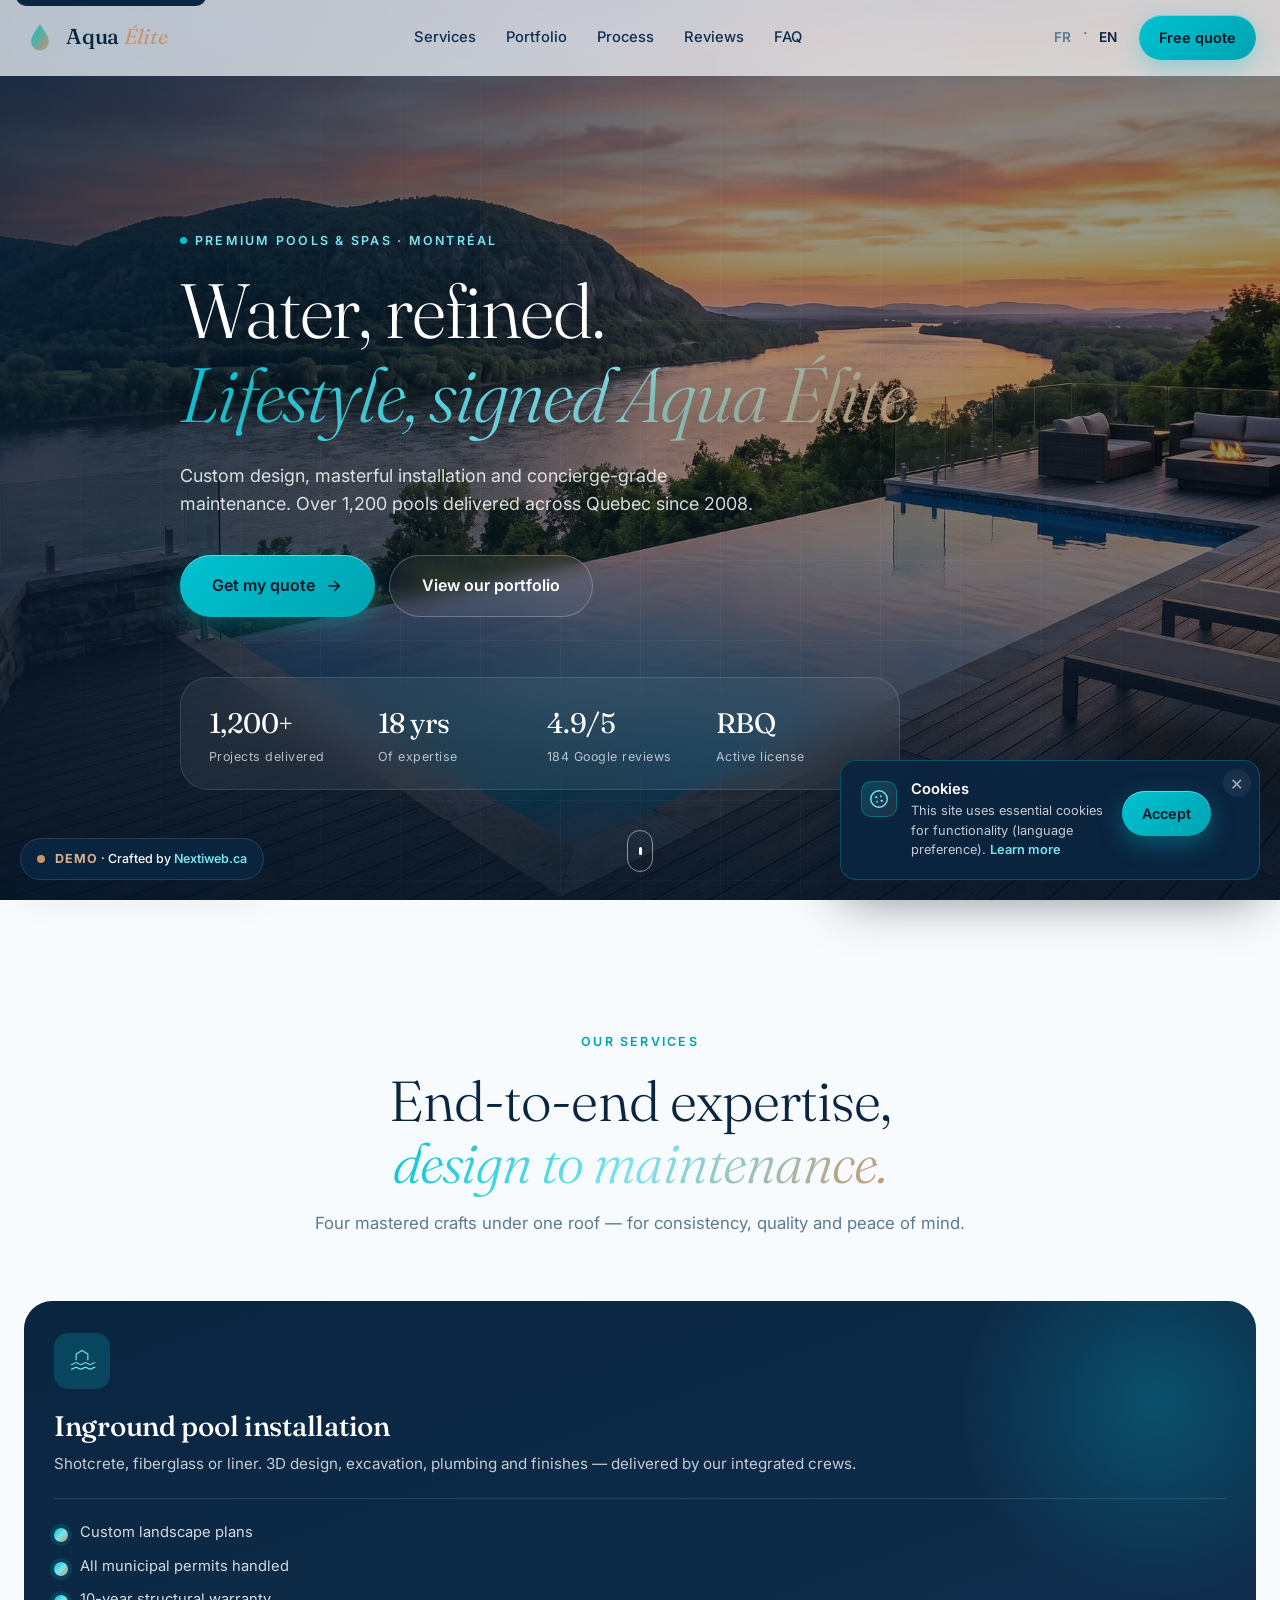
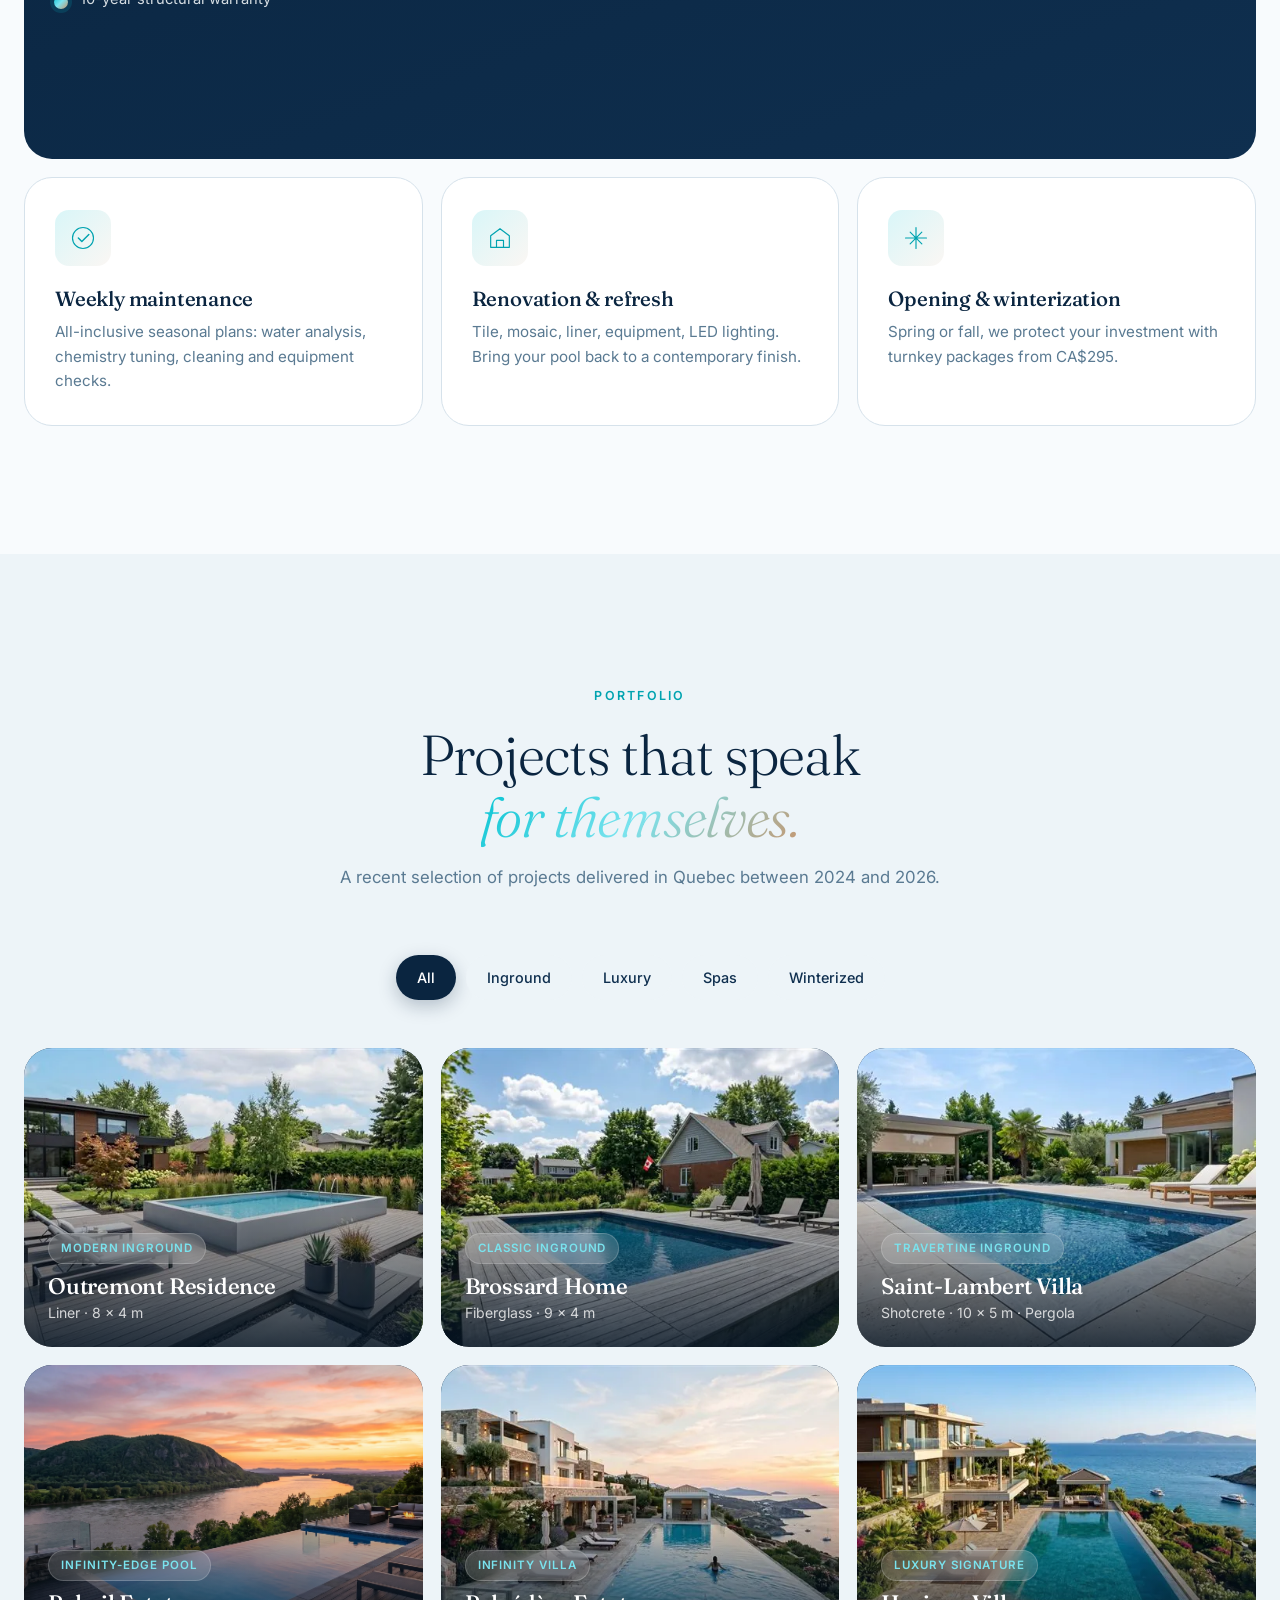
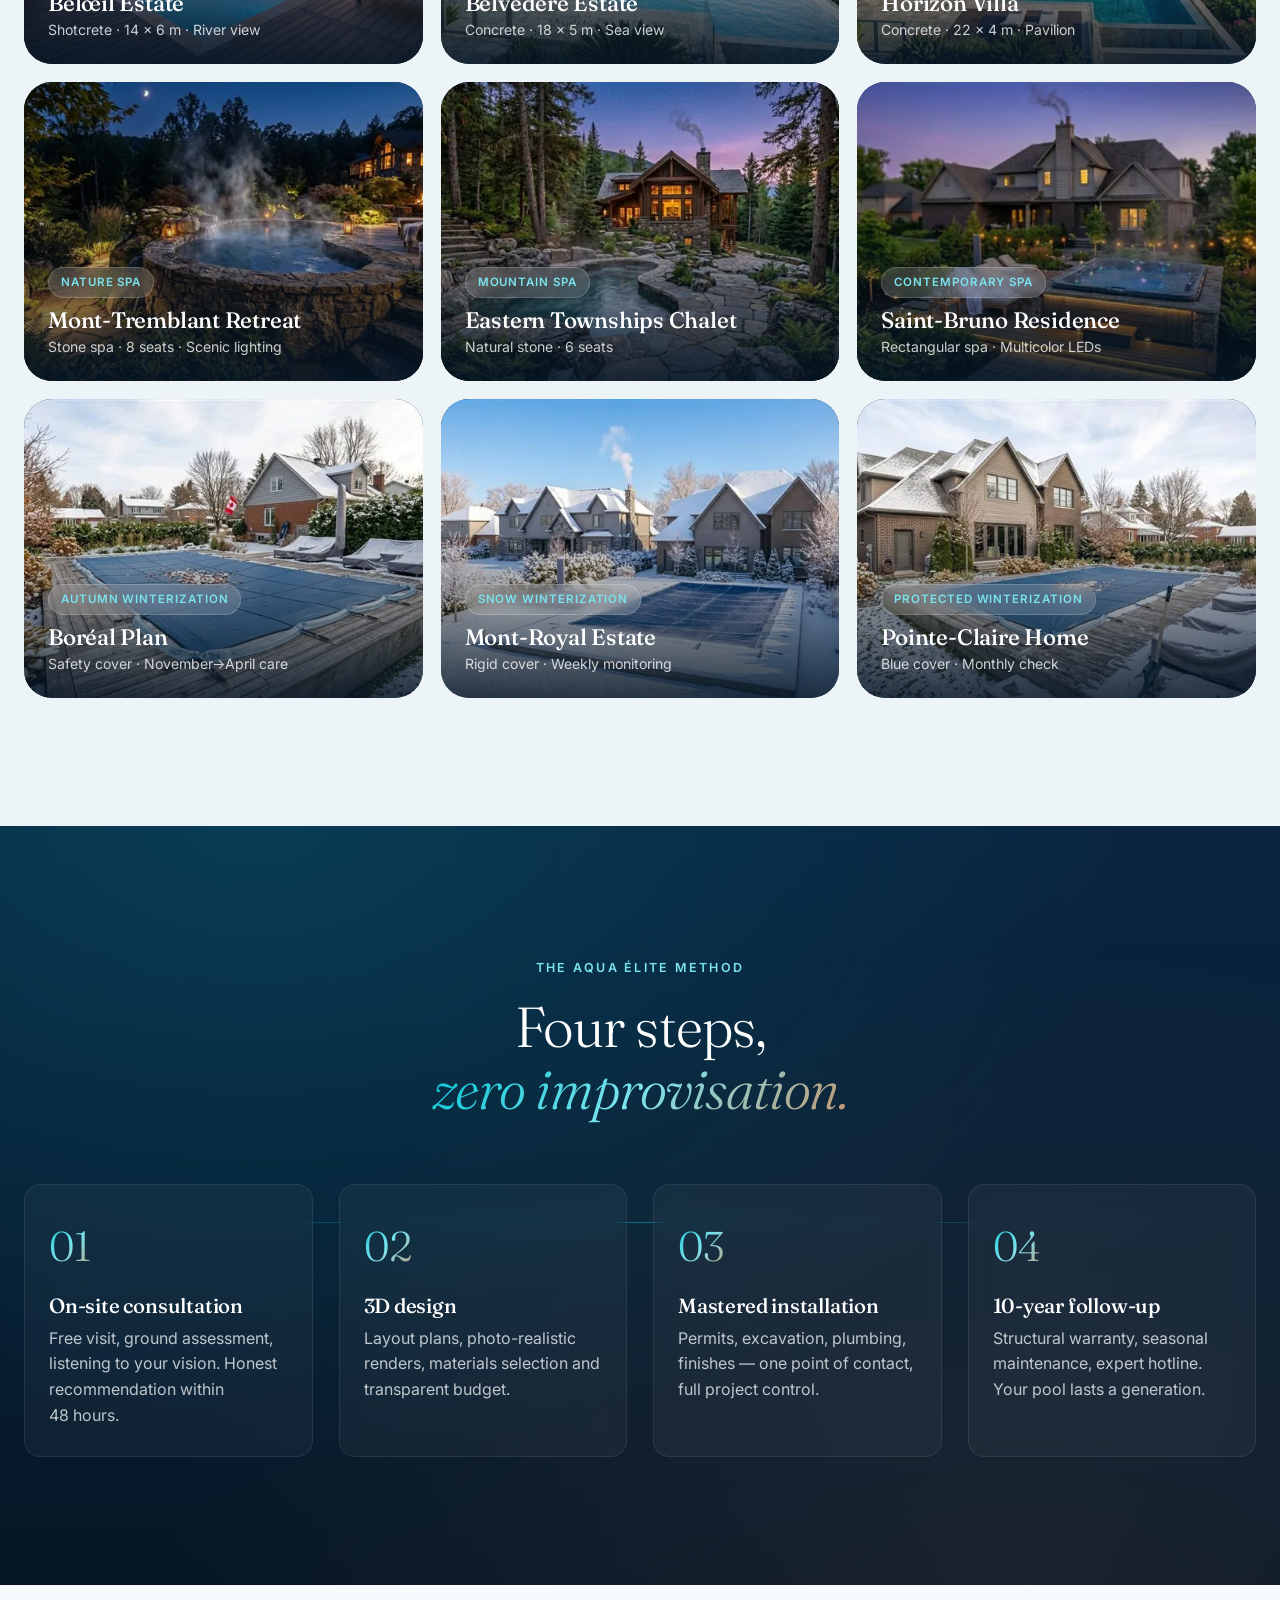
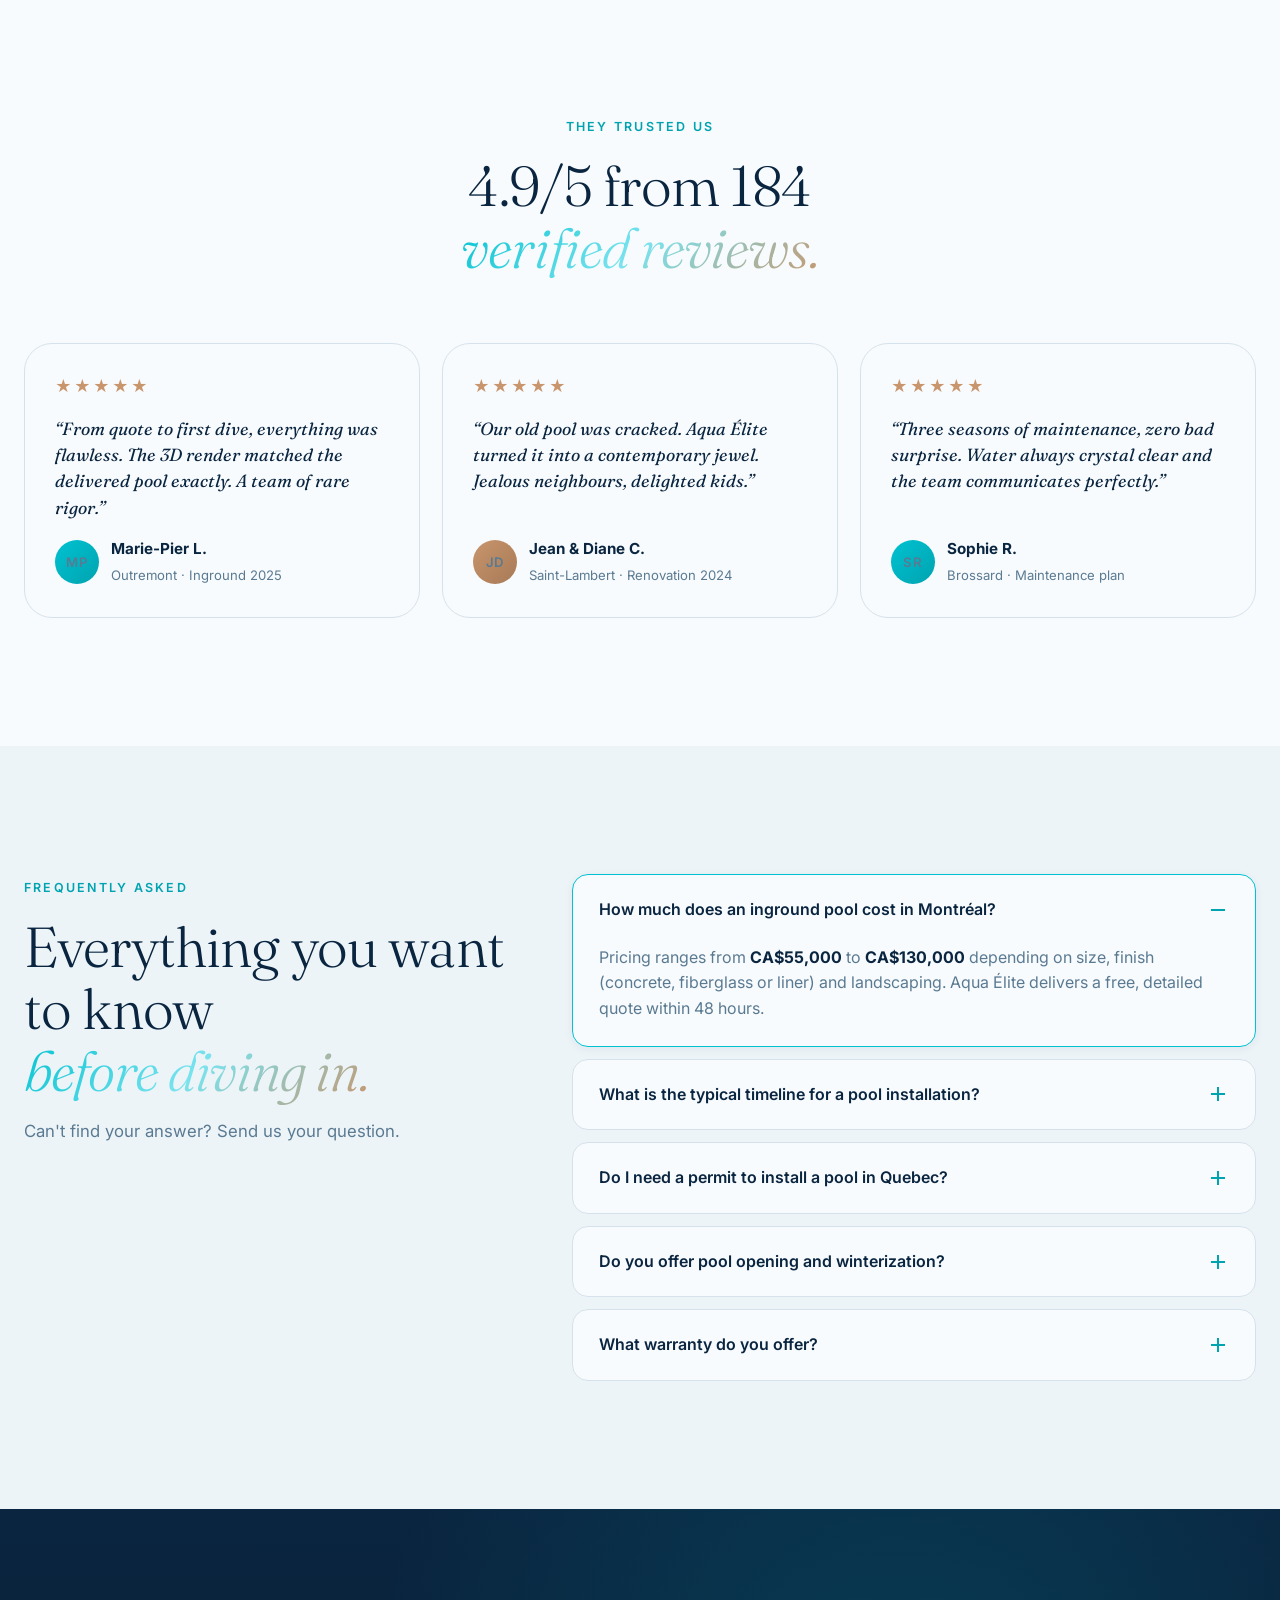
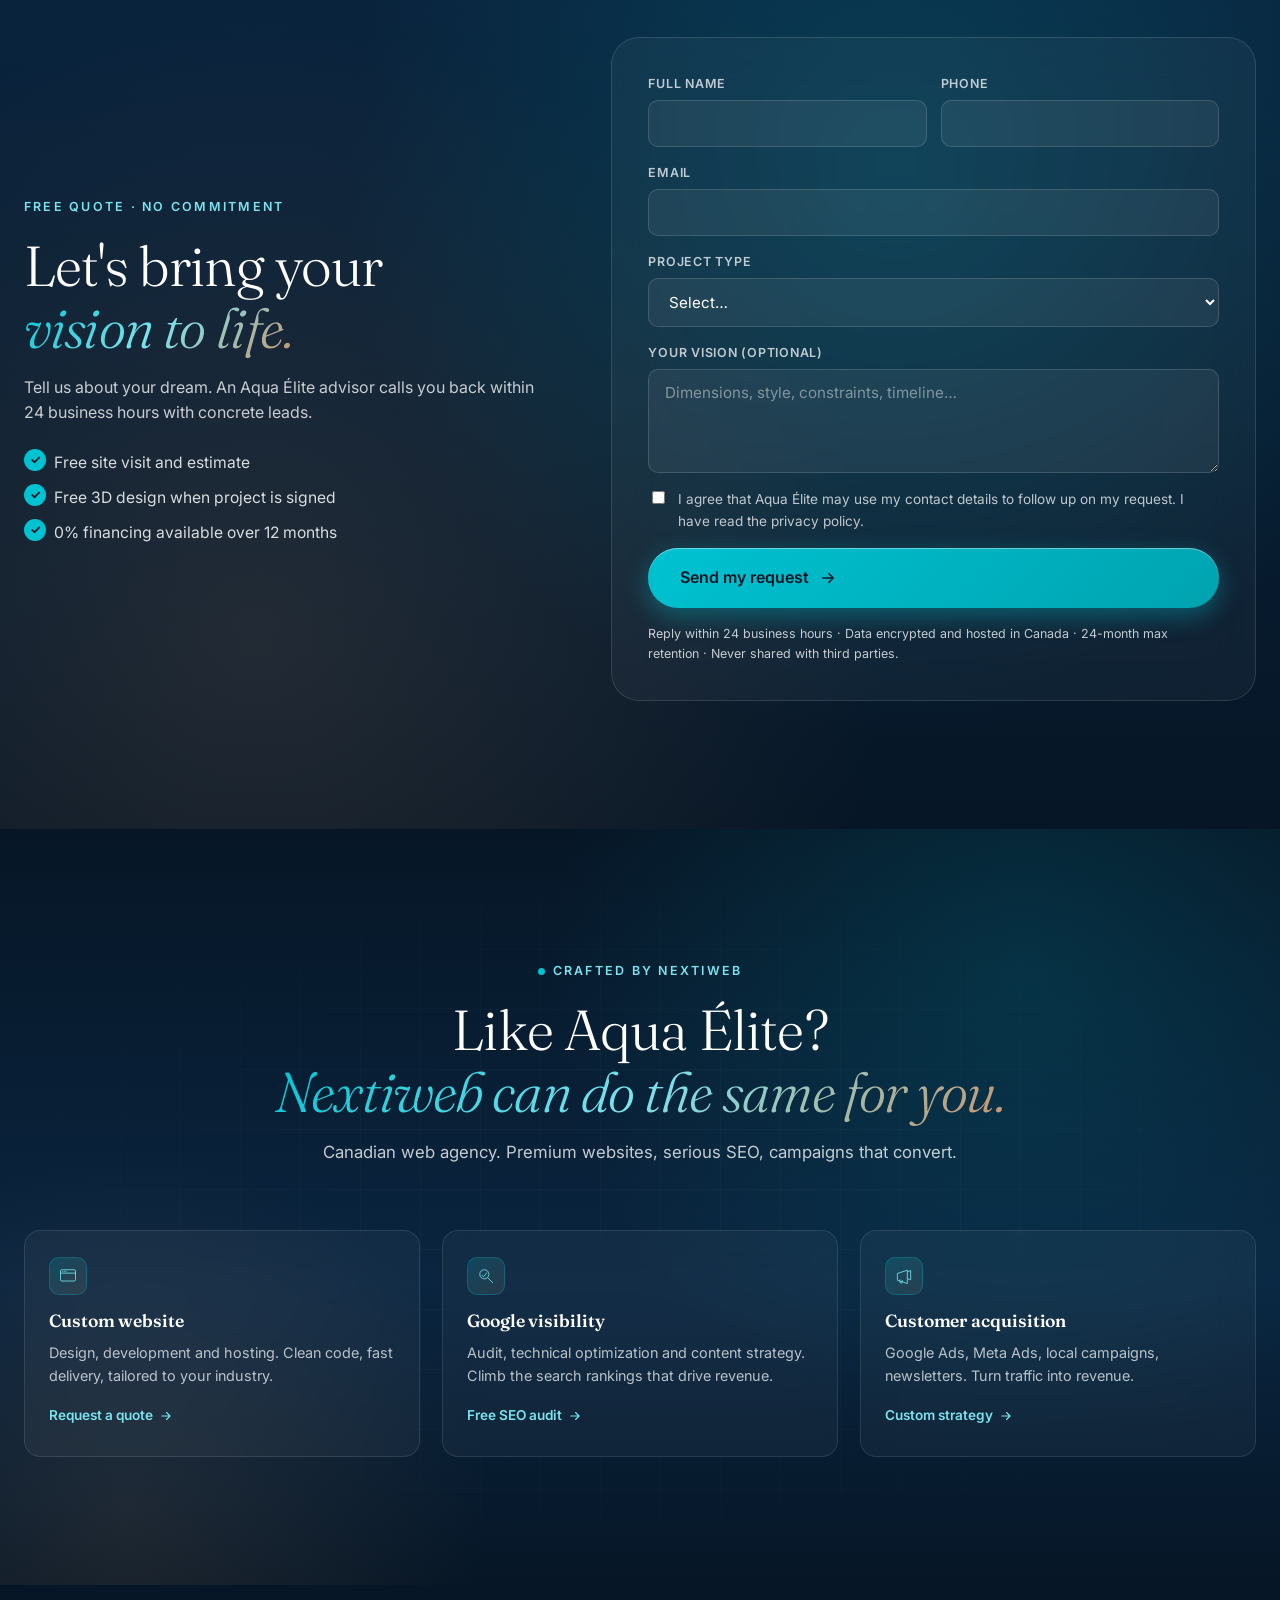
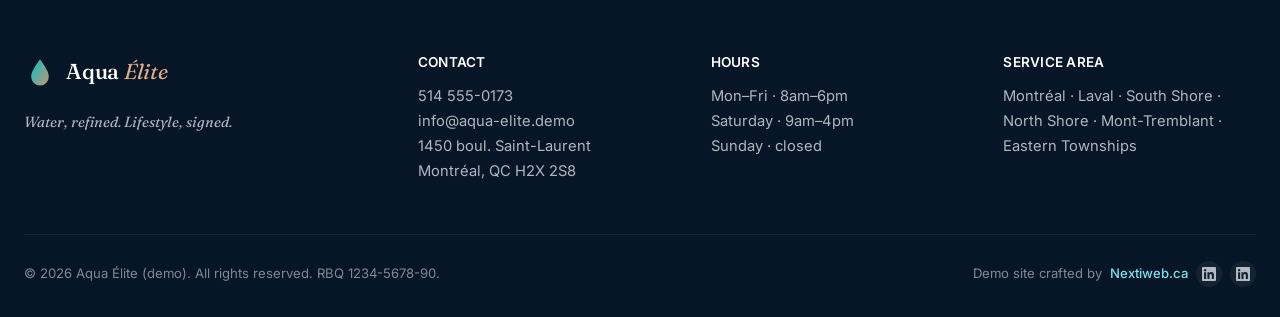
==== commit 8287e62d: "Perf : WebP 700px galerie + hero 800/1200px WebP — economies 20-36% par image" ====
--- a/en/index.html
+++ b/en/index.html
@@ -42,8 +42,9 @@
 <noscript><link rel="stylesheet" href="https://fonts.googleapis.com/css2?family=Fraunces:opsz,wght@9..144,300;9..144,400;9..144,500;9..144,600&family=Inter:wght@300;400;500;600;700&display=swap"></noscript>
 
 <link rel="icon" type="image/svg+xml" href="../favicon.svg">
-<link rel="preload" as="style" href="../assets/css/styles.css">
-<link rel="stylesheet" href="../assets/css/styles.css">
+<style>*,*::before,*::after{box-sizing:border-box}html{scroll-behavior:smooth;-webkit-text-size-adjust:100%}body,h1,h2,h3,h4,p,ul,ol,figure,blockquote,dl,dd{margin:0}ul,ol{padding:0;list-style:none}img,svg,video{display:block;max-width:100%;height:auto}a{color:inherit;text-decoration:none}button{font:inherit;cursor:pointer;background:none;border:0;color:inherit}input,textarea,select,button{font-family:inherit}:focus-visible{outline:2px solid var(--cyan);outline-offset:3px;border-radius:4px}:root{--ink-900:#061626;--ink-800:#0A2540;--ink-700:#0F2F4F;--ink-600:#163E64;--ink-500:#2A5680;--cyan-400:#7AE3EE;--cyan-500:#00C2D1;--cyan-600:#00A3B0;--copper-400:#DEAF87;--copper-500:#C8956D;--copper-600:#A77A56;--paper:#F8FBFD;--paper-2:#EDF4F8;--line:#D6E2EB;--muted:#5A7A92;--grad-aqua:linear-gradient(135deg,#00C2D1 0%,#7AE3EE 50%,#C8956D 100%);--grad-deep:linear-gradient(180deg,#0A2540 0%,#061626 100%);--grad-card:linear-gradient(160deg,rgba(255,255,255,0.06),rgba(255,255,255,0.01));--shadow-sm:0 2px 10px rgba(10,37,64,0.06);--shadow-md:0 12px 40px rgba(10,37,64,0.10);--shadow-lg:0 30px 80px rgba(10,37,64,0.18);--shadow-glow:0 0 60px rgba(0,194,209,0.25);--font-display:'Fraunces','Cormorant Garamond',Georgia,serif;--font-body:'Inter',-apple-system,BlinkMacSystemFont,'Segoe UI',Roboto,sans-serif;--container:1240px;--radius-sm:10px;--radius:16px;--radius-lg:28px;--radius-xl:40px;--header-h:76px;--ease-out:cubic-bezier(0.22,0.61,0.36,1);--ease-spring:cubic-bezier(0.34,1.56,0.64,1)}html,body{font-family:var(--font-body);font-size:16px;line-height:1.6;color:var(--ink-800);background:var(--paper);-webkit-font-smoothing:antialiased}::selection{background:var(--cyan-500);color:var(--ink-900)}.skip-link{position:absolute;top:-40px;left:16px;background:var(--ink-800);color:#fff;padding:10px 16px;border-radius:0 0 var(--radius-sm) var(--radius-sm);font-weight:600;z-index:9999;transition:top .2s var(--ease-out)}.skip-link:focus{top:0}.container{width:min(var(--container),calc(100% - 48px));margin-inline:auto}h1,h2,h3,h4{font-family:var(--font-display);font-weight:400;letter-spacing:-0.015em;line-height:1.1;color:var(--ink-800)}h1{font-size:clamp(2.6rem,6vw,5rem);font-weight:300}h2{font-size:clamp(2.1rem,4.4vw,3.6rem);font-weight:300}h3{font-size:clamp(1.25rem,1.6vw,1.5rem);font-weight:500;letter-spacing:-0.01em}h4{font-size:1rem;font-weight:600;letter-spacing:0.02em;text-transform:uppercase;color:var(--ink-700);font-family:var(--font-body)}p{color:var(--muted);font-size:1rem}.eyebrow{display:inline-flex;align-items:center;gap:8px;font-size:0.78rem;font-weight:600;letter-spacing:0.18em;text-transform:uppercase;color:var(--cyan-600);margin-bottom:18px}.eyebrow .dot{width:7px;height:7px;border-radius:50%;background:var(--cyan-500);box-shadow:0 0 0 0 rgba(0,194,209,0.7);animation:pulse 2.4s var(--ease-out) infinite}@keyframes pulse{0%{box-shadow:0 0 0 0 rgba(0,194,209,0.6)}70%{box-shadow:0 0 0 12px rgba(0,194,209,0)}100%{box-shadow:0 0 0 0 rgba(0,194,209,0)}}.grad-text{background:var(--grad-aqua);-webkit-background-clip:text;background-clip:text;-webkit-text-fill-color:transparent;color:transparent;font-style:italic}.btn{display:inline-flex;align-items:center;gap:10px;padding:14px 26px;border-radius:999px;font-weight:600;font-size:0.95rem;transition:transform .25s var(--ease-out),box-shadow .25s var(--ease-out),background .25s var(--ease-out),color .25s var(--ease-out);white-space:nowrap;position:relative;overflow:hidden}.btn-lg{padding:17px 32px;font-size:1rem}.btn-compact{padding:11px 20px;font-size:0.9rem}.btn-primary{background:linear-gradient(135deg,var(--cyan-500),var(--cyan-600));color:var(--ink-900);box-shadow:0 8px 24px rgba(0,194,209,0.35),inset 0 1px 0 rgba(255,255,255,0.4)}.btn-primary::before{content:'';position:absolute;inset:0;background:linear-gradient(135deg,var(--cyan-400),#fff);opacity:0;transition:opacity .3s var(--ease-out)}.btn-primary>*{position:relative;z-index:1}.btn-primary:hover{transform:translateY(-2px);box-shadow:0 14px 32px rgba(0,194,209,0.45)}.btn-primary:hover::before{opacity:1}.btn-ghost{border:1px solid rgba(255,255,255,0.25);color:#fff;backdrop-filter:blur(8px);-webkit-backdrop-filter:blur(8px);background:rgba(255,255,255,0.05)}.btn-ghost:hover{background:rgba(255,255,255,0.12);border-color:rgba(255,255,255,0.5);transform:translateY(-2px)}.header{position:fixed;top:0;left:0;right:0;z-index:100;height:var(--header-h);background:rgba(248,251,253,0.72);backdrop-filter:saturate(180%) blur(20px);-webkit-backdrop-filter:saturate(180%) blur(20px);border-bottom:1px solid transparent;transition:background .3s var(--ease-out),border-color .3s var(--ease-out)}.header.scrolled{background:rgba(248,251,253,0.92);border-bottom-color:var(--line)}.header-inner{height:100%;display:flex;align-items:center;justify-content:space-between;gap:24px}.brand{display:inline-flex;align-items:center;gap:10px;font-family:var(--font-display);font-size:1.35rem;font-weight:500;color:var(--ink-800);letter-spacing:-0.01em}.brand-mark{width:32px;height:32px}.brand-text em{font-style:italic;color:var(--copper-500);font-weight:400}.nav{display:flex;gap:30px}.nav a{font-size:0.92rem;font-weight:500;color:var(--ink-700);position:relative;padding:6px 0;transition:color .2s var(--ease-out)}.nav a::after{content:'';position:absolute;left:0;right:0;bottom:0;height:1.5px;background:var(--grad-aqua);transform:scaleX(0);transform-origin:left;transition:transform .3s var(--ease-out)}.nav a:hover{color:var(--ink-800)}.nav a:hover::after{transform:scaleX(1)}.header-actions{display:flex;align-items:center;gap:16px}.lang-switch{display:inline-flex;gap:6px;font-size:0.85rem;font-weight:600;color:var(--muted)}.lang-switch a{padding:4px 6px;transition:color .2s}.lang-switch a.active{color:var(--ink-800)}.lang-switch a:hover{color:var(--cyan-600)}.nav-toggle{display:none;width:42px;height:42px;flex-direction:column;gap:5px;justify-content:center;align-items:center}.nav-toggle span{width:22px;height:2px;background:var(--ink-800);transition:transform .3s var(--ease-out),opacity .2s}.nav-toggle[aria-expanded='true'] span:nth-child(1){transform:translateY(7px) rotate(45deg)}.nav-toggle[aria-expanded='true'] span:nth-child(2){opacity:0}.nav-toggle[aria-expanded='true'] span:nth-child(3){transform:translateY(-7px) rotate(-45deg)}.mobile-nav{position:fixed;top:var(--header-h);left:0;right:0;background:var(--paper);border-bottom:1px solid var(--line);padding:24px;display:flex;flex-direction:column;gap:4px;box-shadow:var(--shadow-md);z-index:99}.mobile-nav[hidden]{display:none}.mobile-nav a{padding:14px 16px;border-radius:var(--radius-sm);font-weight:500;color:var(--ink-700)}.mobile-nav a:hover{background:var(--paper-2)}.mobile-nav .btn{margin-top:8px;align-self:flex-start}.hero{position:relative;min-height:100vh;min-height:100svh;display:flex;align-items:center;padding-top:var(--header-h);color:#fff;isolation:isolate;overflow:hidden}.hero-media{position:absolute;inset:0;z-index:-1}.hero-media img{width:100%;height:100%;object-fit:cover;transform:scale(1.05);animation:heroZoom 18s var(--ease-out) infinite alternate}@keyframes heroZoom{from{transform:scale(1.05)}to{transform:scale(1.12)}}.hero-overlay{position:absolute;inset:0;background:linear-gradient(180deg,rgba(6,22,38,0.55) 0%,rgba(6,22,38,0.35) 40%,rgba(6,22,38,0.85) 100%),linear-gradient(110deg,rgba(10,37,64,0.7) 0%,rgba(10,37,64,0) 50%)}.hero-grid{position:absolute;inset:0;background-image:linear-gradient(rgba(255,255,255,0.04) 1px,transparent 1px),linear-gradient(90deg,rgba(255,255,255,0.04) 1px,transparent 1px);background-size:80px 80px;mask-image:radial-gradient(ellipse at 50% 60%,#000 30%,transparent 80%);-webkit-mask-image:radial-gradient(ellipse at 50% 60%,#000 30%,transparent 80%)}.hero-content{padding:120px 0 80px;position:relative;z-index:2;max-width:920px}.hero .eyebrow{color:var(--cyan-400)}.hero-title{color:#fff;margin-bottom:24px;text-shadow:0 4px 30px rgba(0,0,0,0.4)}.hero-sub{font-size:clamp(1.05rem,1.4vw,1.2rem);color:rgba(248,251,253,0.85);max-width:600px;margin-bottom:36px}.hero-cta{display:flex;flex-wrap:wrap;gap:14px;margin-bottom:60px}.hero-stats{display:grid;grid-template-columns:repeat(4,minmax(0,1fr));gap:14px;padding:22px 28px;background:rgba(255,255,255,0.06);border:1px solid rgba(255,255,255,0.12);border-radius:var(--radius-lg);backdrop-filter:blur(20px);-webkit-backdrop-filter:blur(20px);max-width:720px}.hero-stats li{display:flex;flex-direction:column;gap:2px}.hero-stats strong{font-family:var(--font-display);font-size:clamp(1.4rem,2.2vw,1.9rem);font-weight:400;color:#fff;letter-spacing:-0.02em}.hero-stats span{font-size:0.78rem;color:rgba(248,251,253,0.7);letter-spacing:0.04em}.hero-scroll{position:absolute;bottom:28px;left:50%;transform:translateX(-50%);width:26px;height:42px;border-radius:999px;border:1.5px solid rgba(255,255,255,0.5);display:grid;place-items:center;z-index:2}.hero-scroll span{width:3px;height:8px;background:#fff;border-radius:99px;animation:scrollDot 1.8s var(--ease-out) infinite}@keyframes scrollDot{0%{transform:translateY(-8px);opacity:0}40%{opacity:1}100%{transform:translateY(8px);opacity:0}}@media(max-width:1080px){.nav{display:none}.nav-toggle{display:flex}.header-actions .btn-compact{display:none}}@media(max-width:720px){:root{--header-h:64px}.container{width:calc(100% - 32px)}.hero-stats{grid-template-columns:repeat(2,1fr);padding:18px 20px}}@media(prefers-reduced-motion:reduce){*,*::before,*::after{animation-duration:0.01ms !important;animation-iteration-count:1 !important;transition-duration:0.01ms !important;scroll-behavior:auto !important}.hero-media img{transform:none;animation:none}}</style>
+<link rel="preload" as="style" href="../assets/css/styles.css" onload="this.onload=null;this.rel='stylesheet'">
+<noscript><link rel="stylesheet" href="../assets/css/styles.css"></noscript>
 
 <script type="application/ld+json">
 {
@@ -181,7 +182,9 @@
 <section class="hero" aria-label="Home">
   <div class="hero-media">
     <picture>
+      <source media="(max-width:800px)" srcset="../images/optimized/piscine-debordement-montreal-800.webp" type="image/webp">
       <source media="(max-width:800px)" srcset="../images/optimized/piscine-debordement-montreal-800.jpg" type="image/jpeg">
+      <source media="(max-width:1200px)" srcset="../images/optimized/piscine-debordement-montreal-1200.webp" type="image/webp">
       <source media="(max-width:1200px)" srcset="../images/optimized/piscine-debordement-montreal-1200.jpg" type="image/jpeg">
       <source srcset="../images/optimized/piscine-debordement-montreal.webp" type="image/webp">
       <img src="../images/optimized/piscine-debordement-montreal.jpg" sizes="100vw" alt="Infinity-edge pool at sunset overlooking the river, wood deck and lounge chairs — an Aqua Élite project in Montréal." width="2400" height="1350" fetchpriority="high">
@@ -287,6 +290,7 @@
       <!-- INGROUND (3) -->
       <figure class="gcard" data-cat="creusee">
         <picture>
+          <source srcset="../images/optimized/installation-piscine-creusee-montreal-700.webp" type="image/webp">
           <img src="../images/optimized/installation-piscine-creusee-montreal-700.jpg" alt="Modern inground pool with composite deck and contemporary landscaping" loading="lazy" width="1400" height="1050">
         </picture>
         <figcaption>
@@ -298,6 +302,7 @@
 
       <figure class="gcard" data-cat="creusee">
         <picture>
+          <source srcset="../images/optimized/piscine-creusee-terrasse-bois-montreal-700.webp" type="image/webp">
           <img src="../images/optimized/piscine-creusee-terrasse-bois-montreal-700.jpg" alt="Classic inground pool with wooden deck and Quebec residential garden view" loading="lazy" width="1400" height="1050">
         </picture>
         <figcaption>
@@ -309,6 +314,7 @@
 
       <figure class="gcard" data-cat="creusee">
         <picture>
+          <source srcset="../images/optimized/piscine-creusee-travertin-pergola-montreal-700.webp" type="image/webp">
           <img src="../images/optimized/piscine-creusee-travertin-pergola-montreal-700.jpg" alt="Inground pool with travertine deck, pergola and Mediterranean-inspired landscaping" loading="lazy" width="1400" height="1050">
         </picture>
         <figcaption>
@@ -333,6 +339,7 @@
 
       <figure class="gcard" data-cat="luxe">
         <picture>
+          <source srcset="../images/optimized/piscine-debordement-luxe-montreal-700.webp" type="image/webp">
           <img src="../images/optimized/piscine-debordement-luxe-montreal-700.jpg" alt="Villa with infinity pool overlooking the sea at sunset" loading="lazy" width="1400" height="1050">
         </picture>
         <figcaption>
@@ -344,6 +351,7 @@
 
       <figure class="gcard" data-cat="luxe">
         <picture>
+          <source srcset="../images/optimized/piscine-debordement-vue-panoramique-700.webp" type="image/webp">
           <img src="../images/optimized/piscine-debordement-vue-panoramique-700.jpg" alt="Long infinity pool facing a bay with yachts and clear blue sky" loading="lazy" width="1400" height="1050">
         </picture>
         <figcaption>
@@ -356,6 +364,7 @@
       <!-- SPAS (3) -->
       <figure class="gcard" data-cat="spa">
         <picture>
+          <source srcset="../images/optimized/spa-exterieur-pierre-nuit-montreal-700.webp" type="image/webp">
           <img src="../images/optimized/spa-exterieur-pierre-nuit-montreal-700.jpg" alt="Stone hot tub at night with steam, lit lanterns and forest backdrop" loading="lazy" width="1400" height="1050">
         </picture>
         <figcaption>
@@ -367,6 +376,7 @@
 
       <figure class="gcard" data-cat="spa">
         <picture>
+          <source srcset="../images/optimized/spa-integre-chalet-montreal-700.webp" type="image/webp">
           <img src="../images/optimized/spa-integre-chalet-montreal-700.jpg" alt="Built-in stone spa at the foot of a mountain chalet at twilight" loading="lazy" width="1400" height="1050">
         </picture>
         <figcaption>
@@ -378,6 +388,7 @@
 
       <figure class="gcard" data-cat="spa">
         <picture>
+          <source srcset="../images/optimized/spa-moderne-eclaire-montreal-700.webp" type="image/webp">
           <img src="../images/optimized/spa-moderne-eclaire-montreal-700.jpg" alt="Modern illuminated spa at dusk with lit deck and lounge chairs" loading="lazy" width="1400" height="1050">
         </picture>
         <figcaption>
@@ -390,6 +401,7 @@
       <!-- WINTERIZED (3) -->
       <figure class="gcard" data-cat="hiver">
         <picture>
+          <source srcset="../images/optimized/hivernage-piscine-montreal-700.webp" type="image/webp">
           <img src="../images/optimized/hivernage-piscine-montreal-700.jpg" alt="Winterized pool with safety cover in autumn Quebec landscape" loading="lazy" width="1400" height="1050">
         </picture>
         <figcaption>
@@ -401,6 +413,7 @@
 
       <figure class="gcard" data-cat="hiver">
         <picture>
+          <source srcset="../images/optimized/piscine-hivernee-hiver-montreal-700.webp" type="image/webp">
           <img src="../images/optimized/piscine-hivernee-hiver-montreal-700.jpg" alt="Snow-covered winterized pool in front of a Quebec residence with Canadian flag" loading="lazy" width="1400" height="1050">
         </picture>
         <figcaption>
@@ -412,6 +425,7 @@
 
       <figure class="gcard" data-cat="hiver">
         <picture>
+          <source srcset="../images/optimized/fermeture-piscine-montreal-700.webp" type="image/webp">
           <img src="../images/optimized/fermeture-piscine-montreal-700.jpg" alt="Pool covered with blue safety tarp in early winter" loading="lazy" width="1400" height="1050">
         </picture>
         <figcaption>
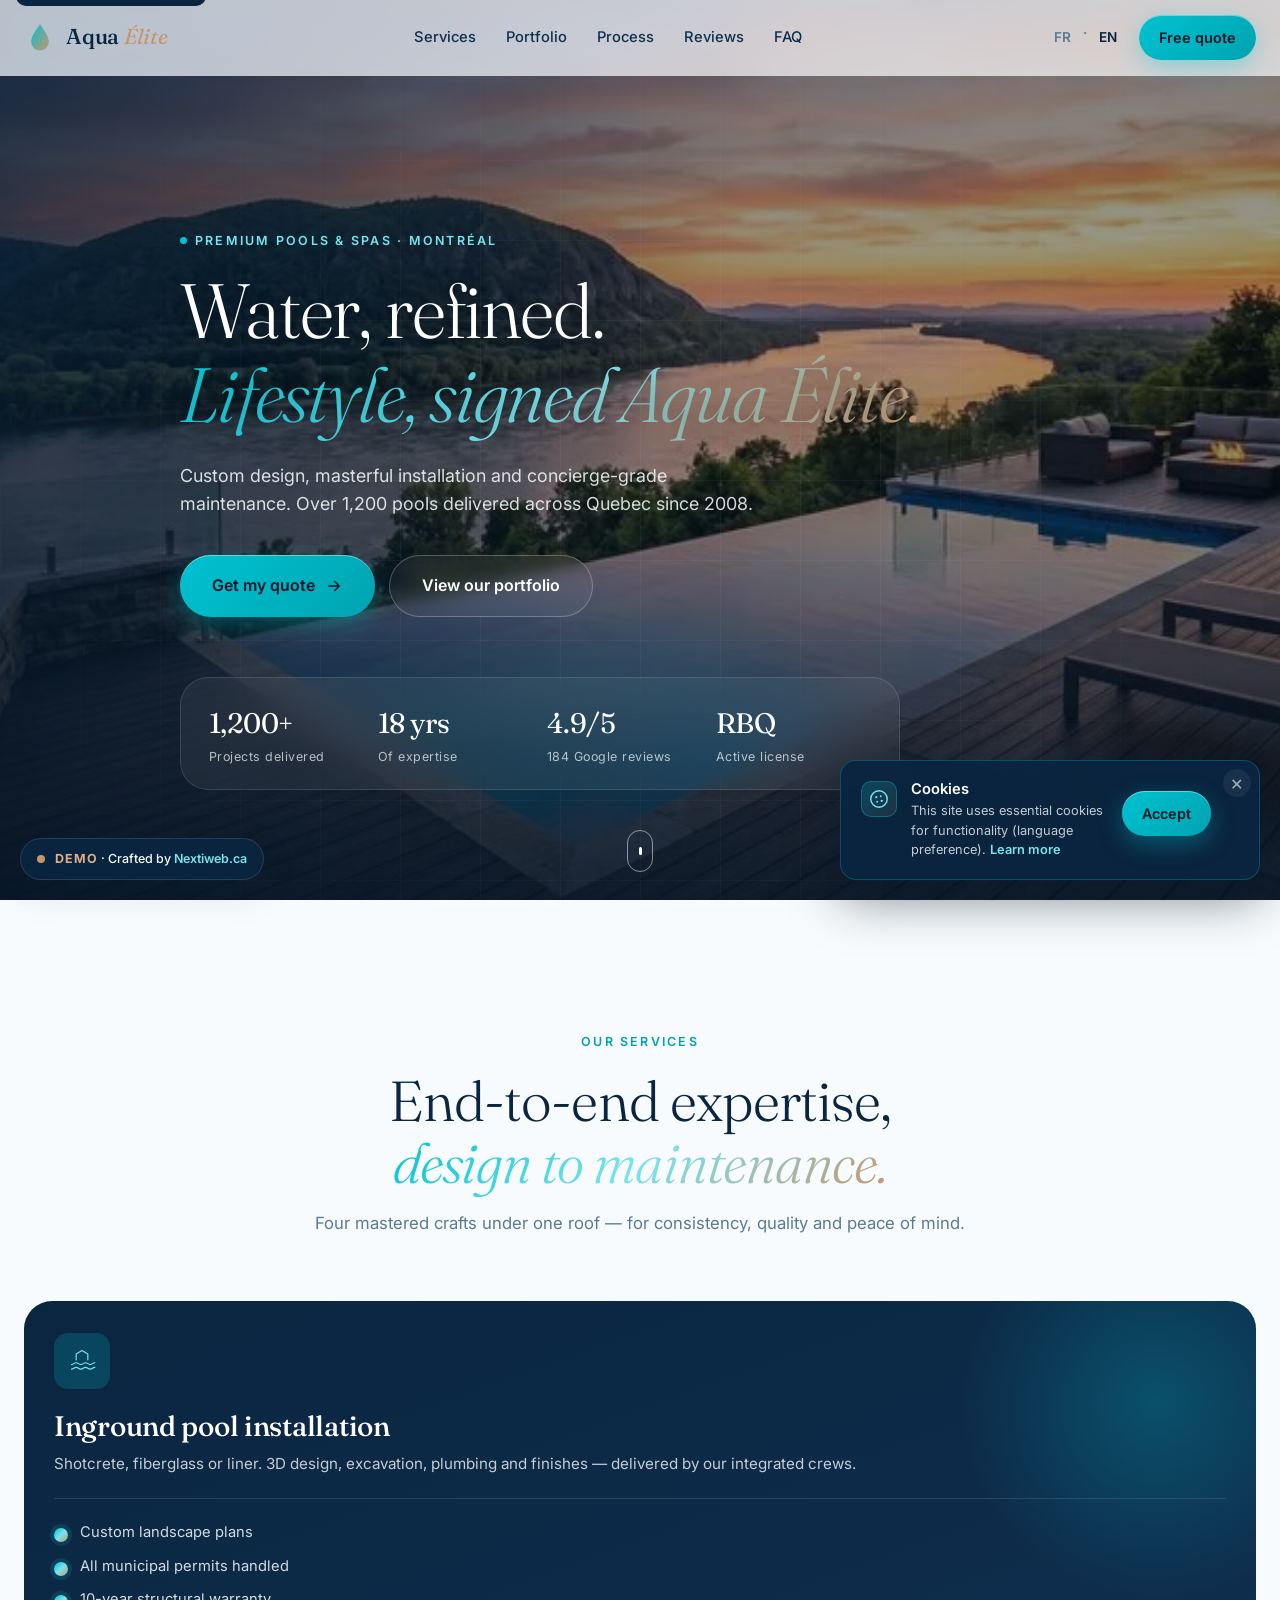
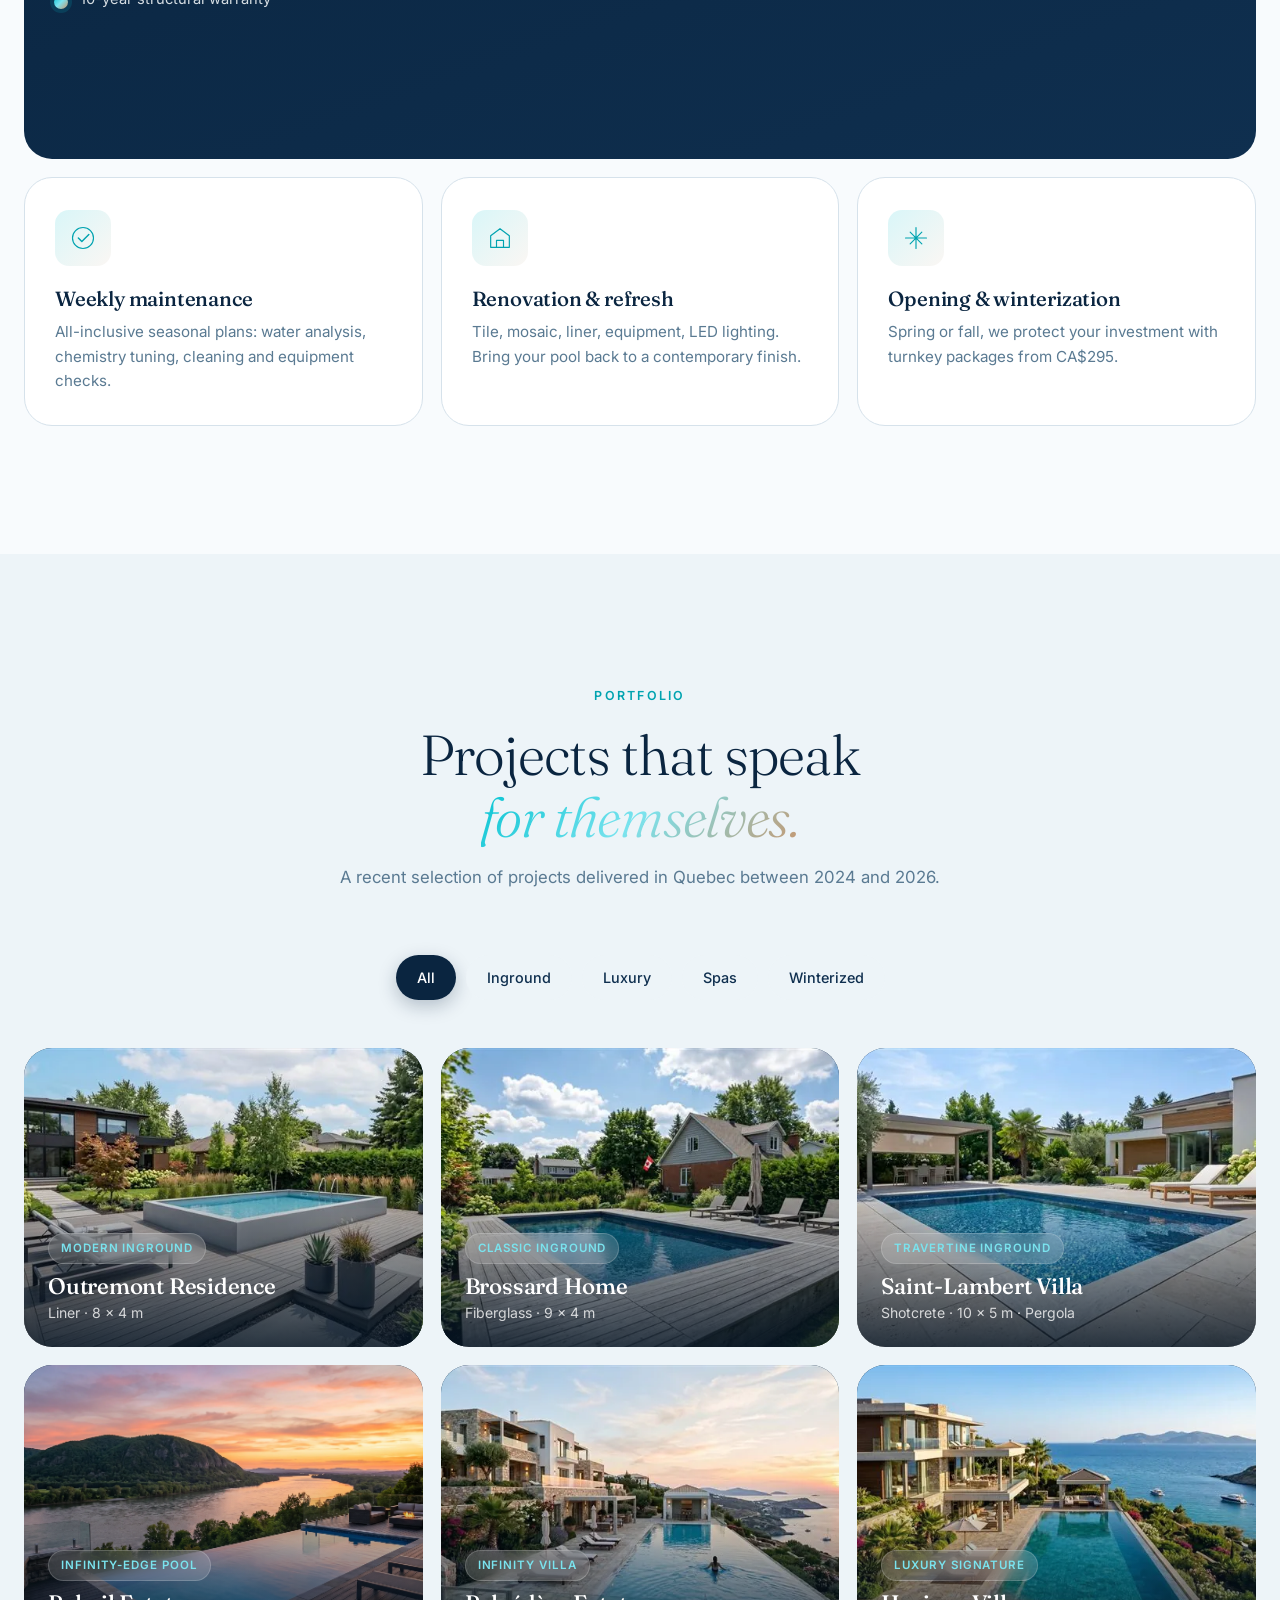
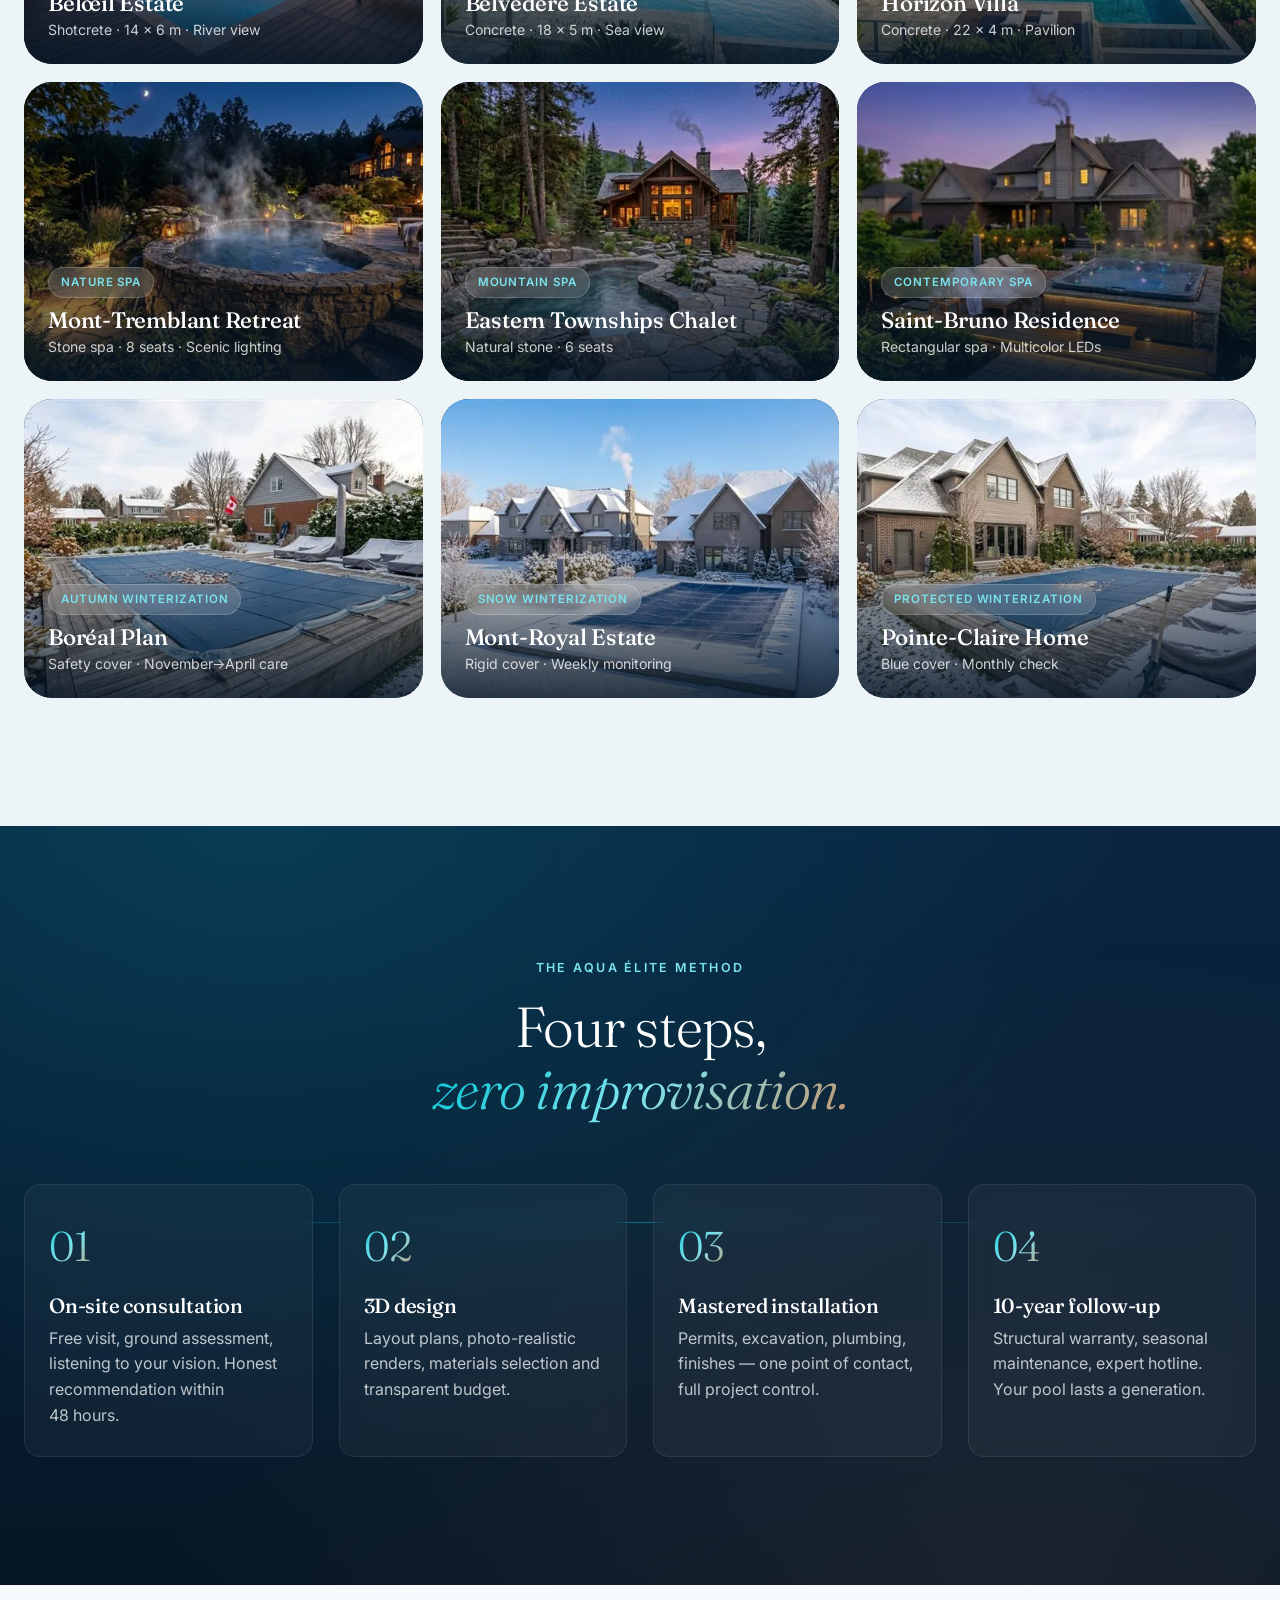
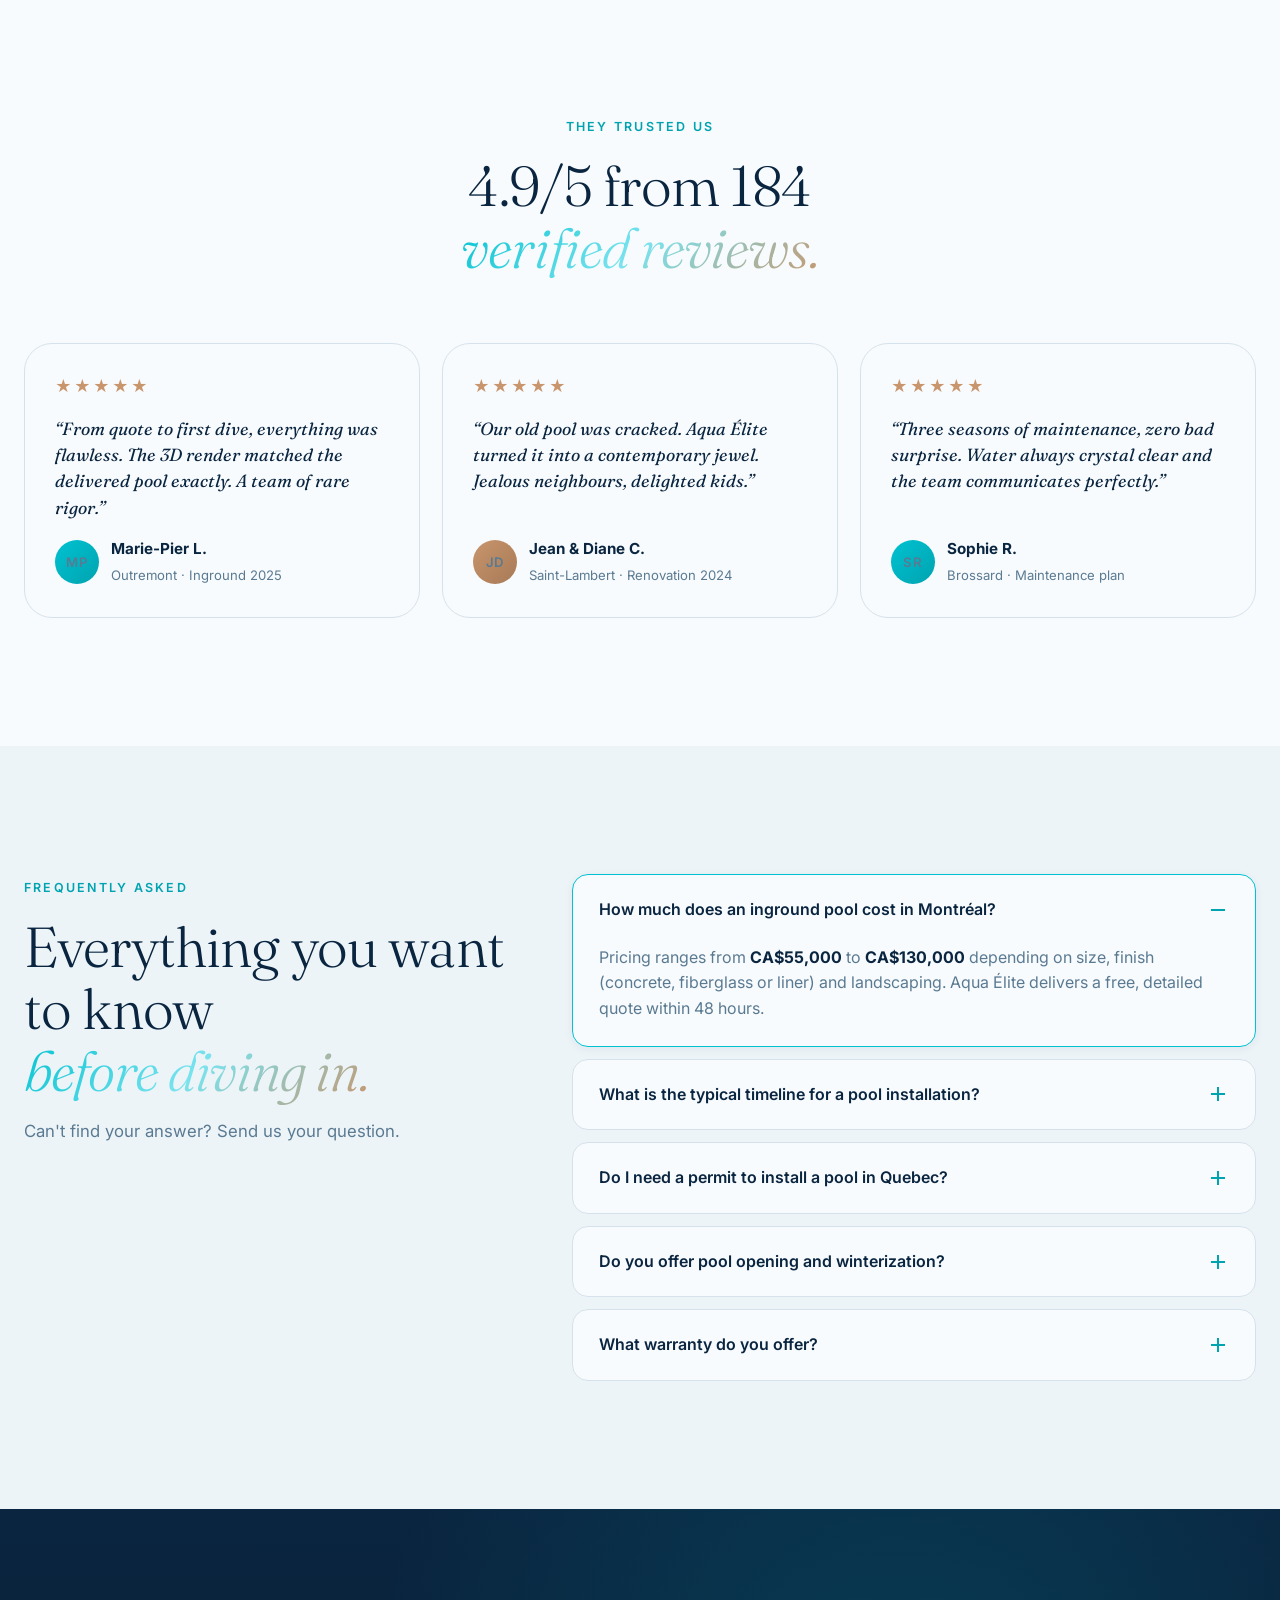
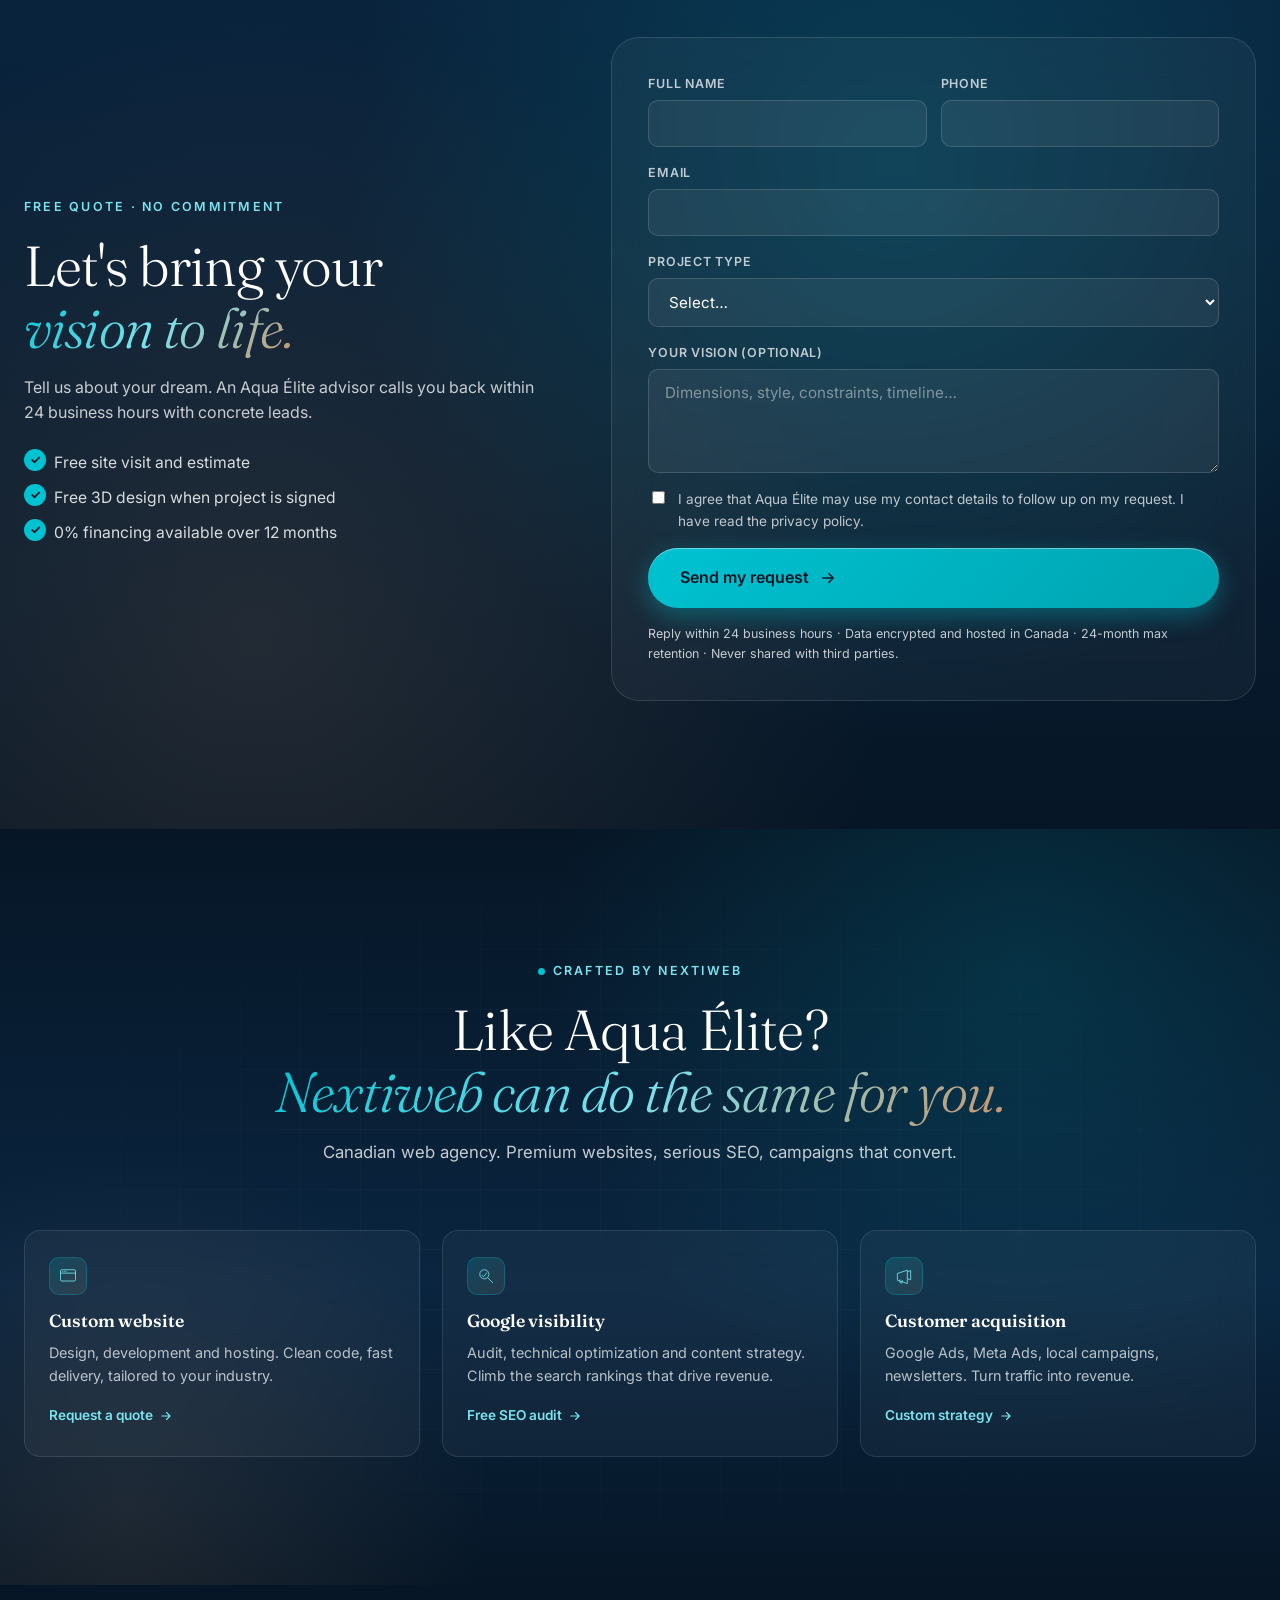
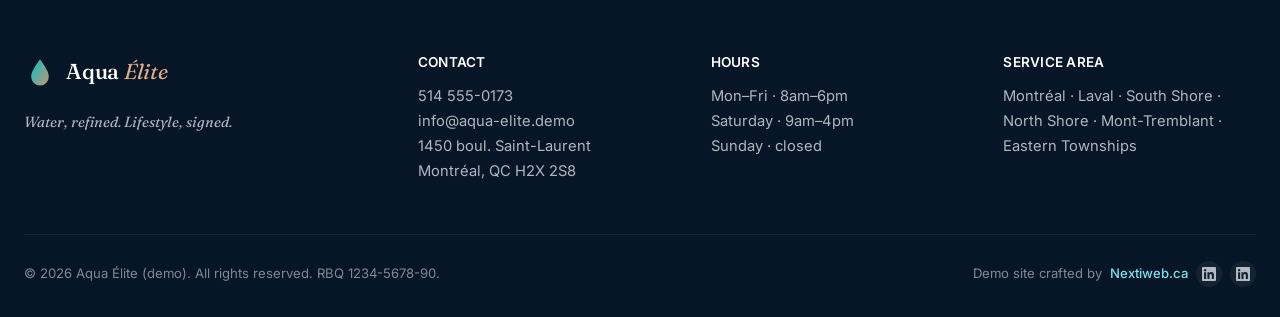
==== commit e08fbef3: "Fix : preload hero pointe vers WebP (evite double-download JPEG+WebP)" ====
--- a/en/index.html
+++ b/en/index.html
@@ -35,7 +35,7 @@
 
 <link rel="preconnect" href="https://fonts.googleapis.com">
 <link rel="preconnect" href="https://fonts.gstatic.com" crossorigin>
-<link rel="preload" as="image" imagesrcset="../images/optimized/piscine-debordement-montreal-800.jpg 800w, ../images/optimized/piscine-debordement-montreal-1200.jpg 1200w, ../images/optimized/piscine-debordement-montreal.webp 2400w" imagesizes="100vw" fetchpriority="high">
+<link rel="preload" as="image" imagesrcset="../images/optimized/piscine-debordement-montreal-800.webp 800w, ../images/optimized/piscine-debordement-montreal-1200.webp 1200w, ../images/optimized/piscine-debordement-montreal.webp 2400w" imagesizes="100vw" fetchpriority="high" type="image/webp">
 <link rel="dns-prefetch" href="https://nextiweb.ca">
 
 <link rel="preload" as="style" href="https://fonts.googleapis.com/css2?family=Fraunces:opsz,wght@9..144,300;9..144,400;9..144,500;9..144,600&family=Inter:wght@300;400;500;600;700&display=swap" onload="this.onload=null;this.rel='stylesheet'">
